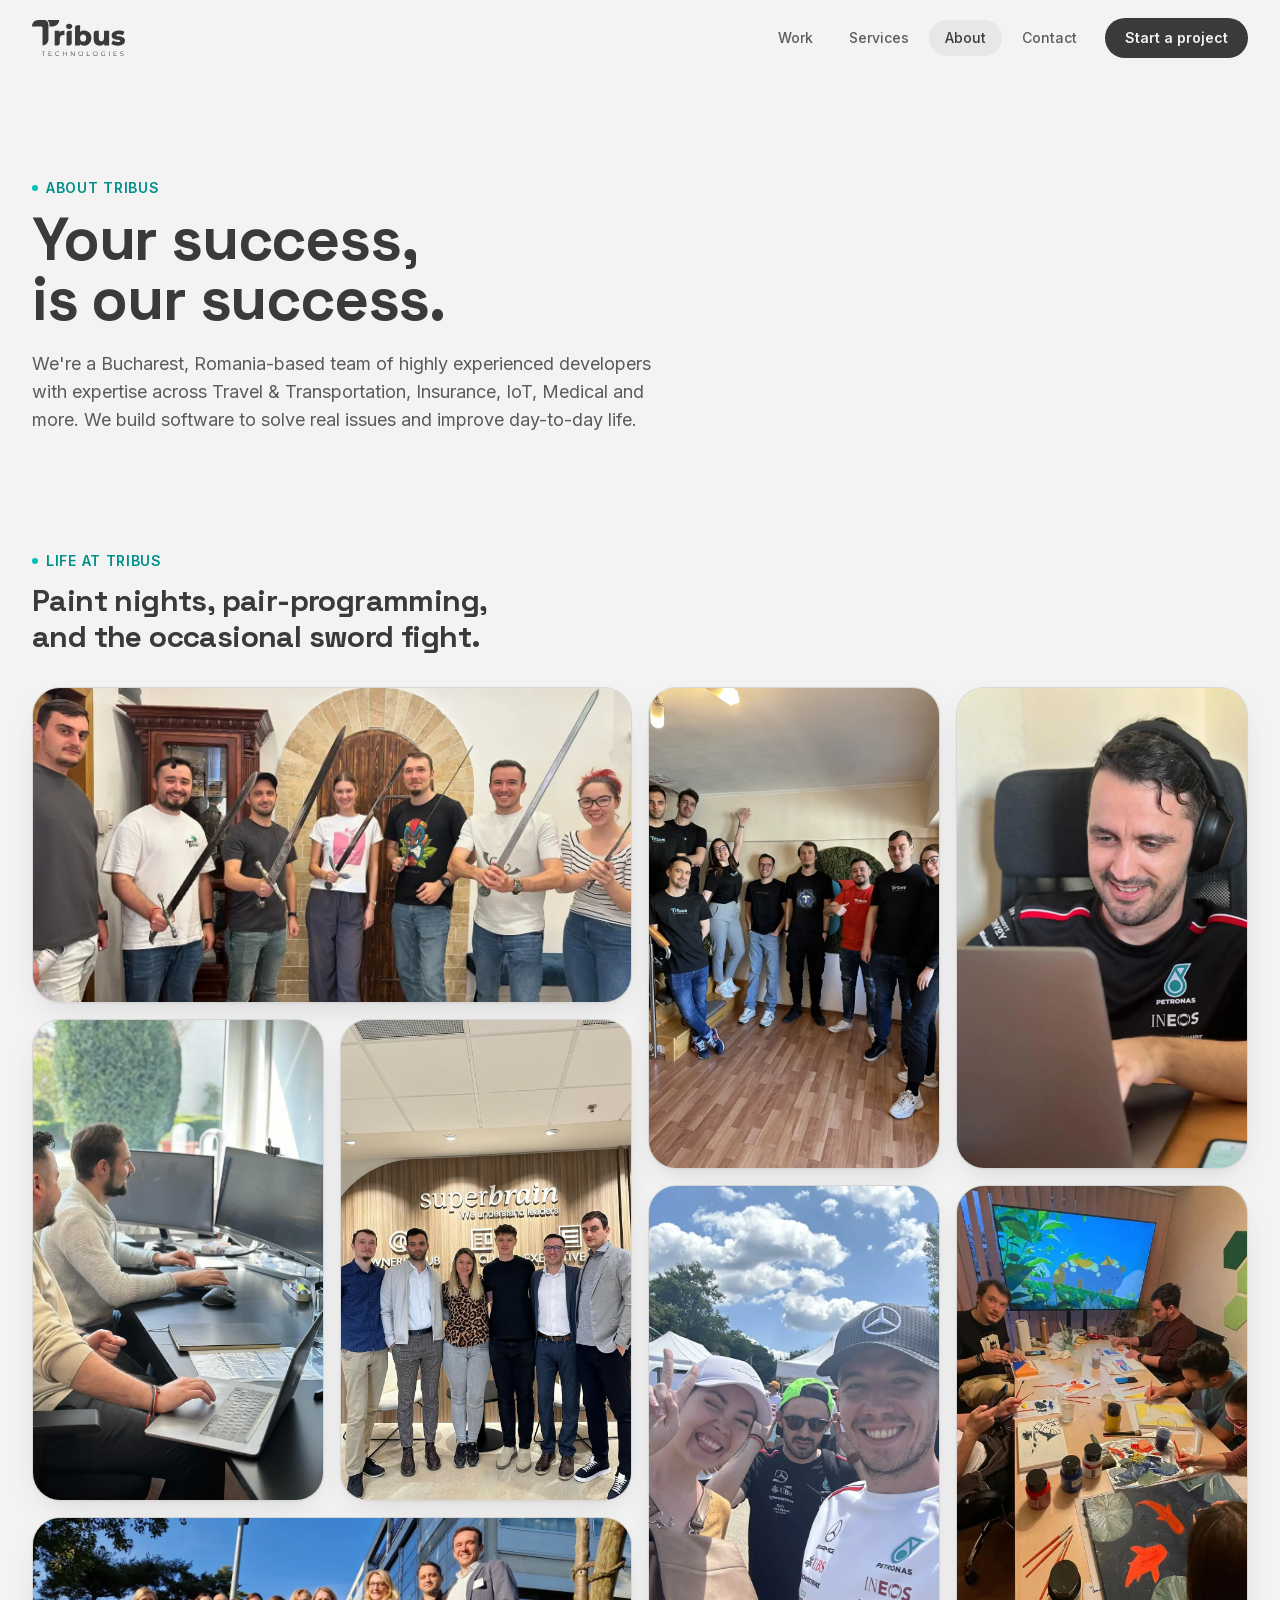
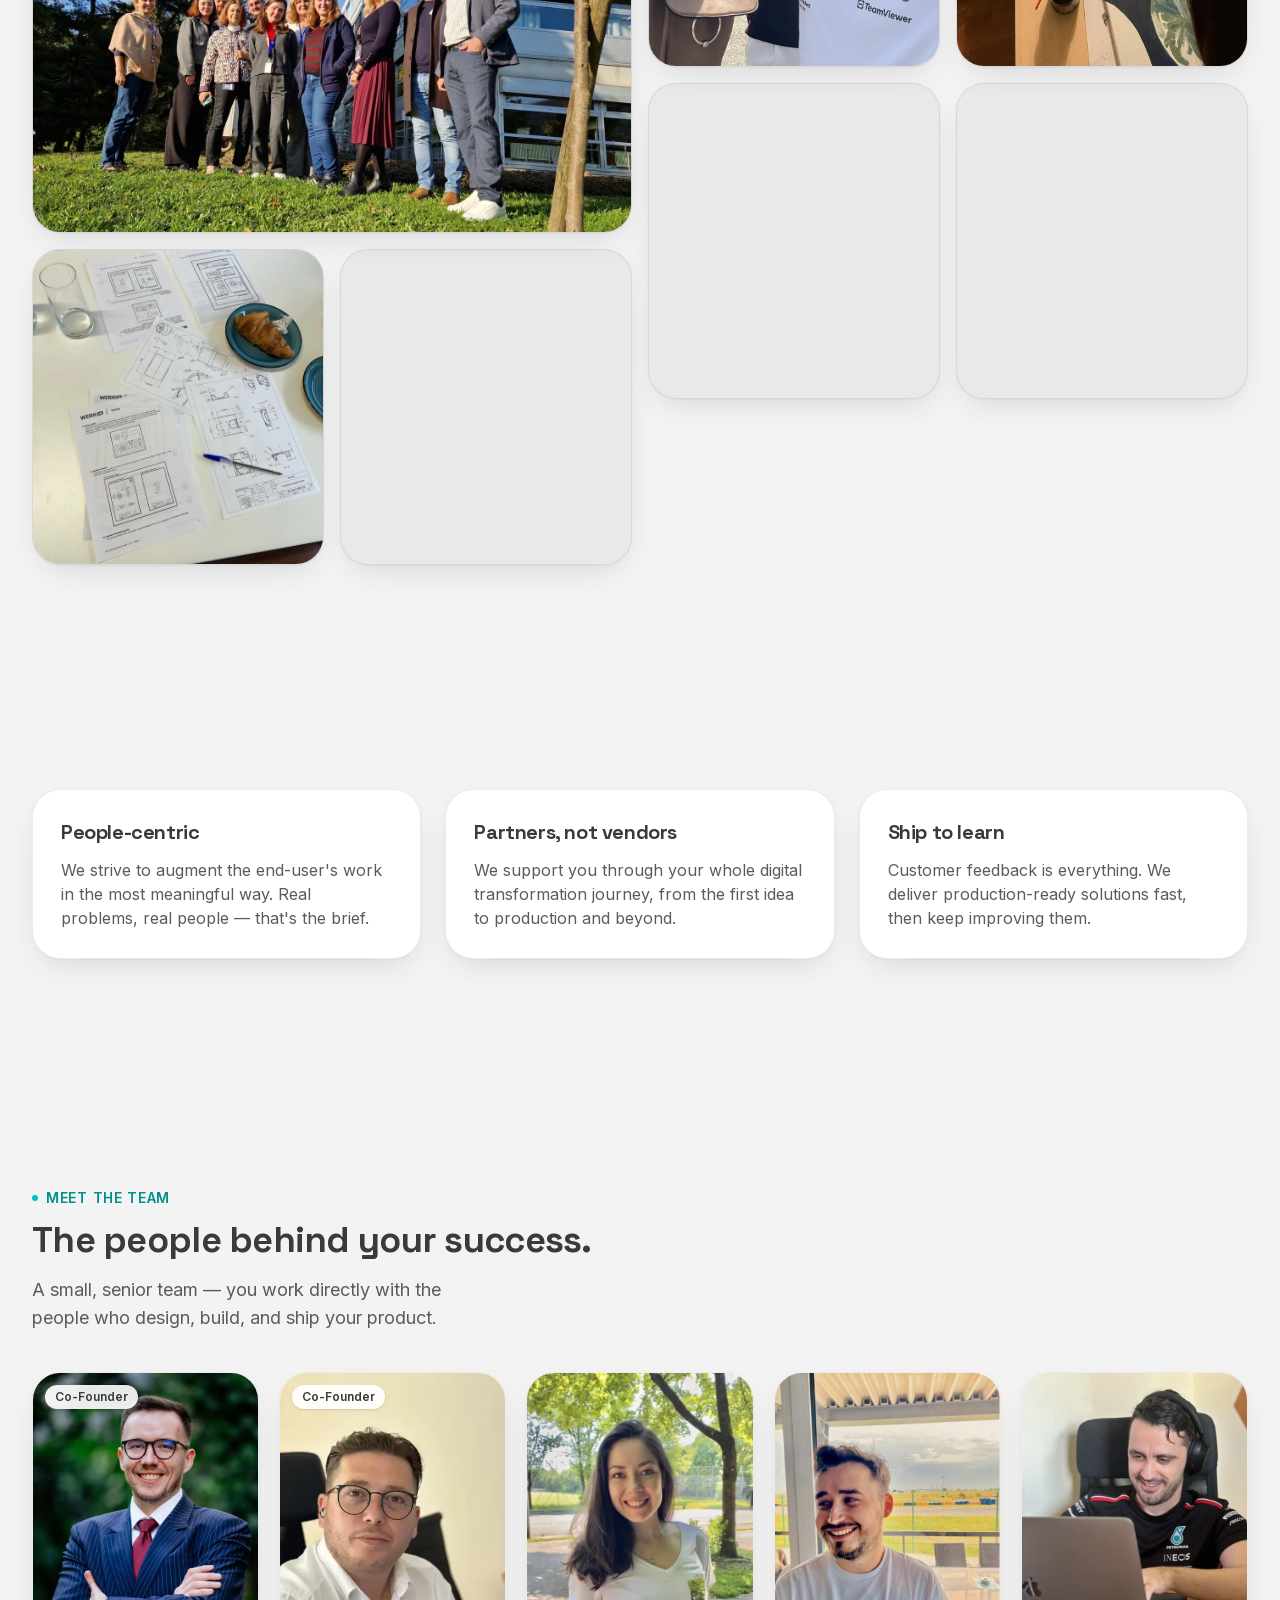
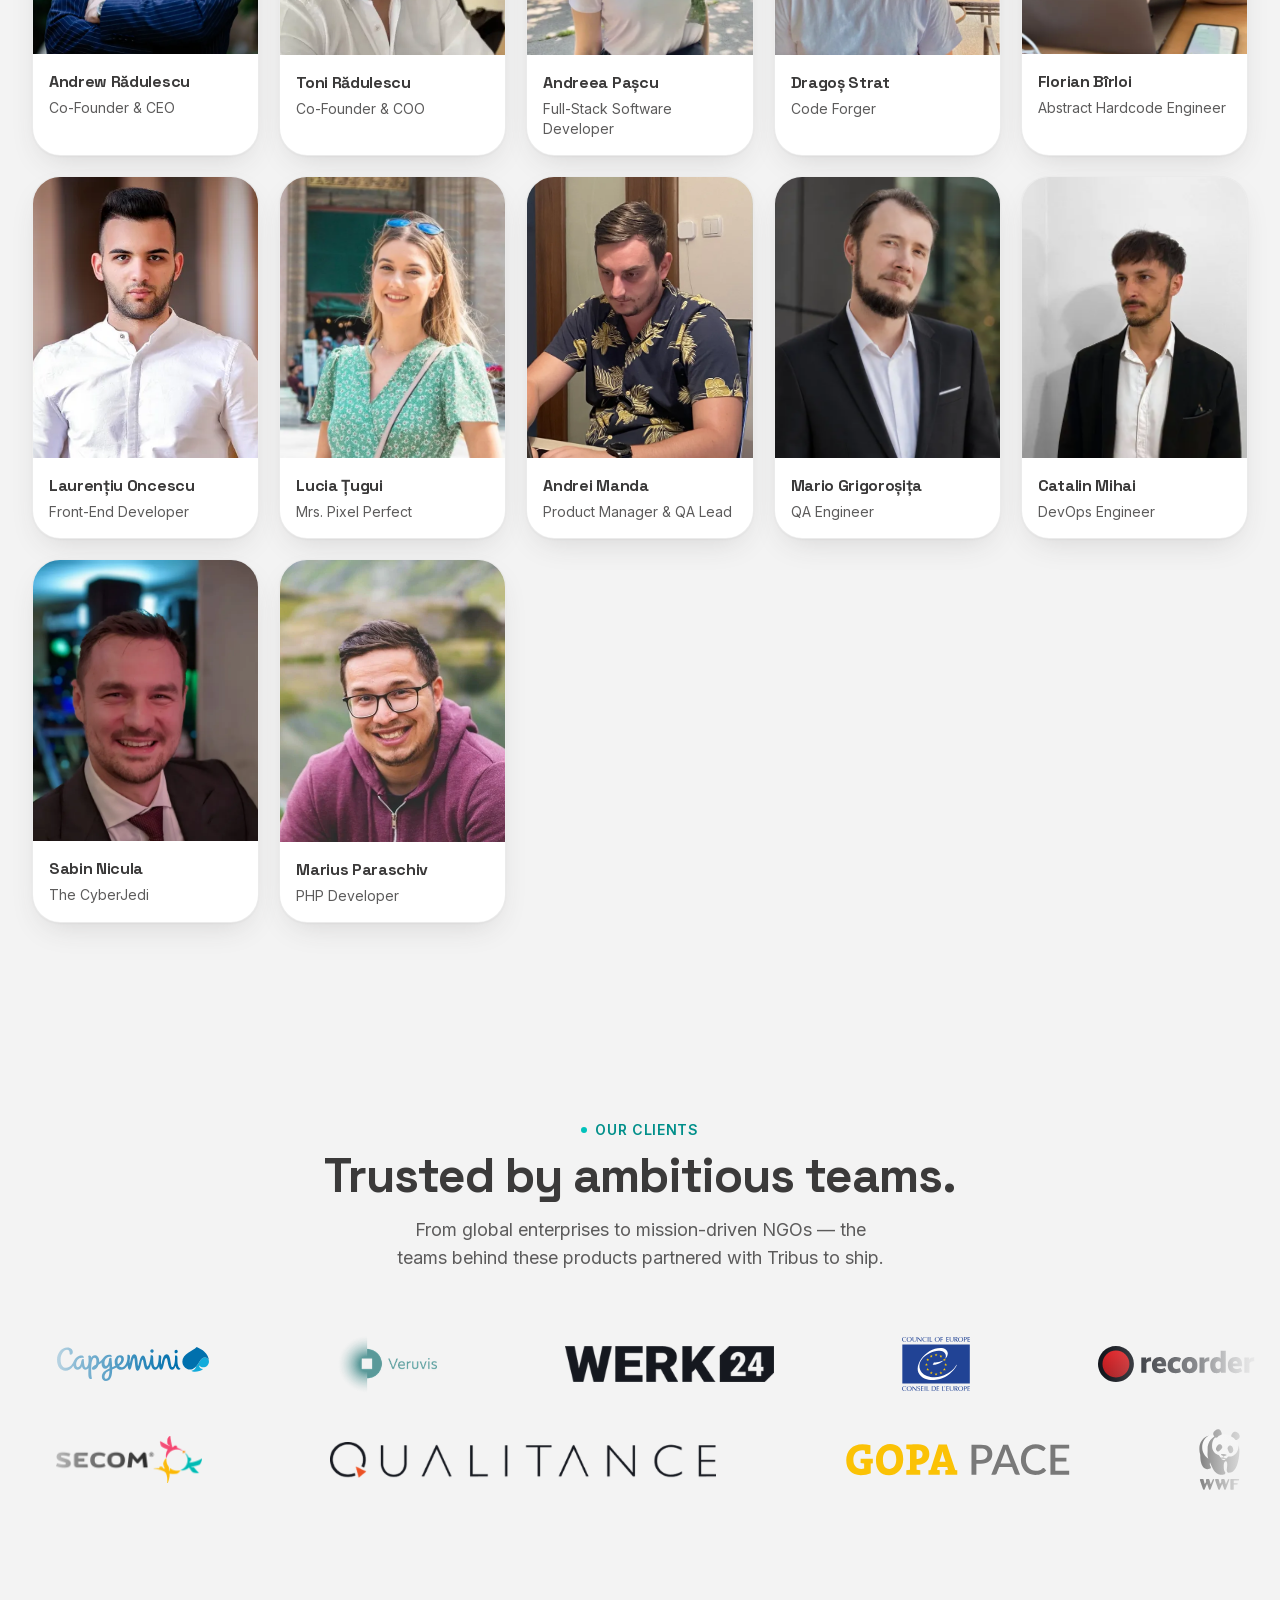
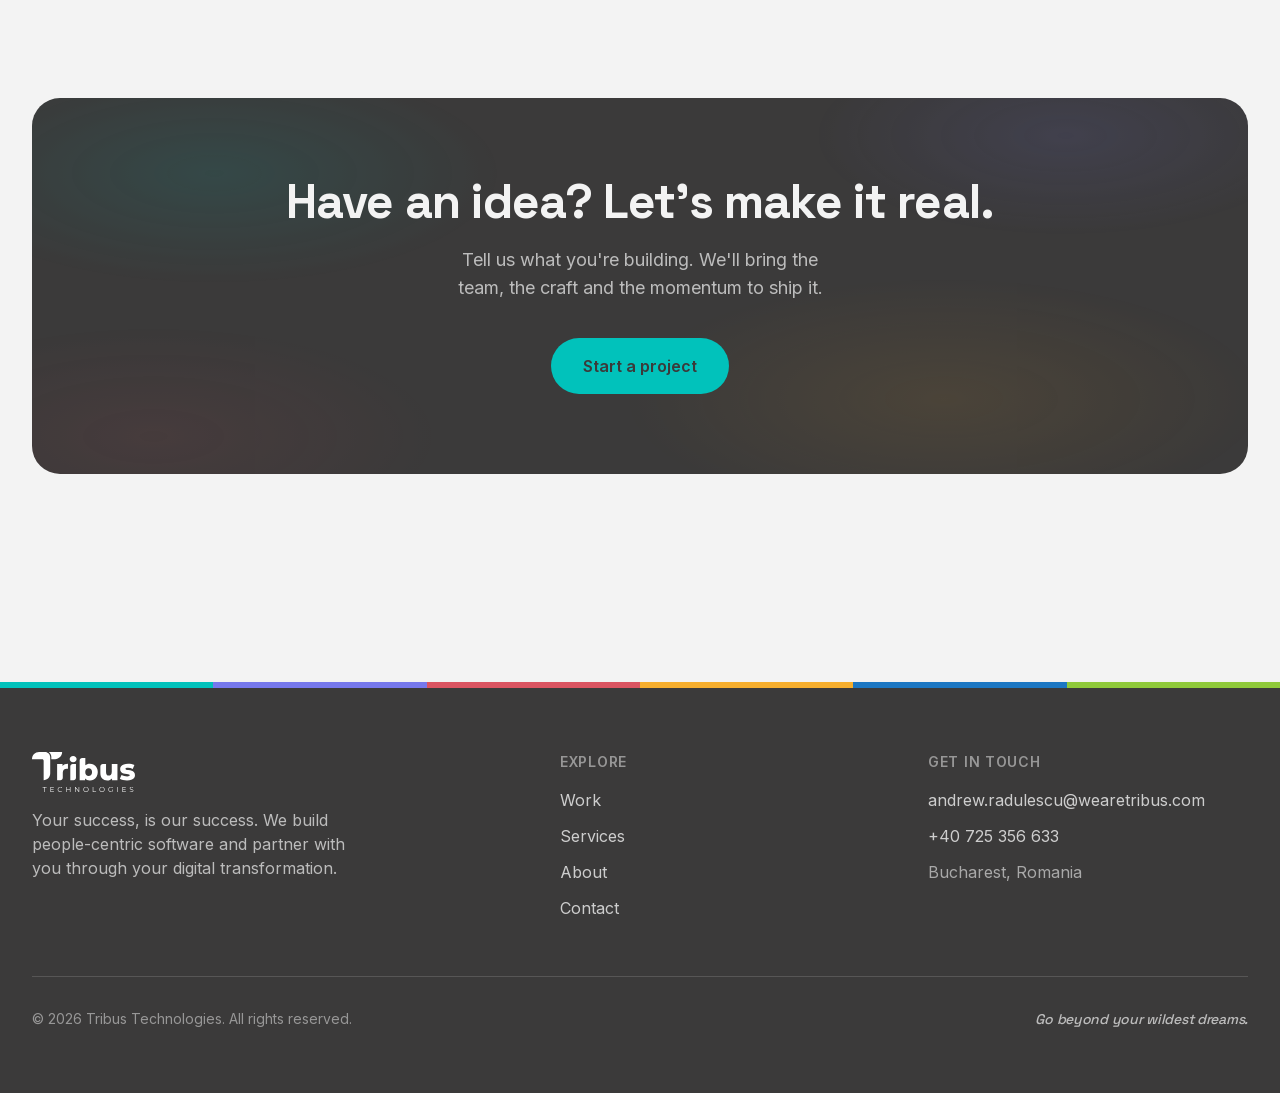
==== index.html @ 36f857fb "Add godparent surprise site Co-Authored-By: Claude Opus 5.5 <noreply@anthropic.com> Claude-Session: " ====
<!DOCTYPE html><html lang="en" class="inter_7b064e0d-module__MOT0tq__variable space_grotesk_19f6fddb-module__FDtTeq__variable h-full antialiased"><head><meta charset="utf-8"><meta name="robots" content="noindex, nofollow, noarchive"><meta name="googlebot" content="noindex, nofollow"><meta name="viewport" content="width=device-width, initial-scale=1"><link rel="stylesheet" href="assets/css/site.css"><title>About — Tribus Technologies</title><meta name="description" content="Tribus is a Bucharest-based team of experienced developers building people-centric software. Your success, is our success."><meta name="application-name" content="Tribus Technologies"><meta name="author" content="Tribus Technologies"><meta name="keywords" content="software development,software agency,digital transformation,web development,mobile app development,React,Next.js,React Native,AI integrations,Bucharest,Romania"><meta name="creator" content="Tribus Technologies"><meta name="publisher" content="Tribus Technologies"><meta name="category" content="technology"><meta name="format-detection" content="telephone=no, address=no, email=no"><meta property="og:title" content="About — Tribus Technologies"><meta property="og:description" content="Tribus is a Bucharest-based team of experienced developers building people-centric software. Your success, is our success."><meta name="twitter:card" content="summary"><meta name="twitter:title" content="About — Tribus Technologies"><meta name="twitter:description" content="Tribus is a Bucharest-based team of experienced developers building people-centric software. Your success, is our success."><link rel="icon" href="icon.png" type="image/png"><link rel="apple-touch-icon" href="apple-icon.png" type="image/png"><style>[data-surprise]{cursor:pointer;-webkit-tap-highlight-color:transparent}</style><noscript><style>[data-reveal]{opacity:1!important;transform:none!important}</style></noscript></head><body class="min-h-full flex flex-col bg-paper text-ink"><header class="sticky top-0 z-50 transition-all duration-300 border-b border-transparent bg-transparent"><div class="mx-auto flex max-w-7xl items-center justify-between px-5 sm:px-8"><a aria-label="Tribus — home" class="flex items-center transition-all duration-300 py-5" href="https://www.wearetribus.com/"><img src="tribus-logo-full-ink.svg" alt="Tribus Technologies" width="1899" height="734" draggable="false" class="h-9 w-auto select-none"></a><nav class="hidden items-center gap-1 md:flex"><a class="relative rounded-full px-4 py-2 text-sm font-medium transition-colors text-ink-soft hover:text-ink" href="https://www.wearetribus.com/work">Work</a><a class="relative rounded-full px-4 py-2 text-sm font-medium transition-colors text-ink-soft hover:text-ink" href="https://www.wearetribus.com/services">Services</a><a class="relative rounded-full px-4 py-2 text-sm font-medium transition-colors text-ink" href="https://www.wearetribus.com/about"><span class="absolute inset-0 -z-10 rounded-full bg-ink/[0.06]" style="opacity: 1;"></span>About</a><a class="relative rounded-full px-4 py-2 text-sm font-medium transition-colors text-ink-soft hover:text-ink" href="https://www.wearetribus.com/contact">Contact</a><a class="ml-2 inline-flex items-center rounded-full bg-ink px-5 py-2.5 text-sm font-semibold text-paper transition-transform hover:-translate-y-0.5 hover:bg-teal-ink" href="https://www.wearetribus.com/contact">Start a project</a></nav><button type="button" aria-label="Open menu" aria-expanded="false" class="relative z-50 flex h-10 w-10 items-center justify-center rounded-full text-ink md:hidden"><span class="sr-only">Menu</span><div class="flex w-5 flex-col gap-1.5"><span class="h-0.5 w-full rounded-full bg-current transition-transform"></span><span class="h-0.5 w-full rounded-full bg-current transition-opacity"></span><span class="h-0.5 w-full rounded-full bg-current transition-transform"></span></div></button></div></header><main class="flex-1"><div class="mx-auto max-w-7xl px-5 pt-16 sm:px-8 sm:pt-24"><header class="max-w-3xl"><p class="mb-3 inline-flex items-center gap-2 text-sm font-semibold uppercase tracking-wider text-teal-ink"><span class="h-1.5 w-1.5 rounded-full bg-teal"></span>About Tribus</p><h1 class="font-display text-4xl font-bold tracking-tight text-ink sm:text-5xl md:text-6xl text-balance">Your success, is our success.</h1><p class="mt-5 text-lg text-ink-soft text-balance">We're a Bucharest, Romania-based team of highly experienced developers with expertise across Travel &amp; Transportation, Insurance, IoT, Medical and more. We build software to solve real issues and improve day-to-day life.</p></header></div><section class="py-20 sm:py-28"><div class="mx-auto max-w-7xl px-5 sm:px-8"><div class="mb-8 max-w-2xl"><p class="mb-3 inline-flex items-center gap-2 text-sm font-semibold uppercase tracking-wider text-teal-ink"><span class="h-1.5 w-1.5 rounded-full bg-teal"></span>Life at Tribus</p><h2 class="font-display text-2xl font-bold tracking-tight text-ink sm:text-3xl text-balance">Paint nights, pair-programming, and the occasional sword fight.</h2></div><div class="grid auto-rows-[120px] grid-flow-row-dense grid-cols-2 gap-3 sm:auto-rows-[150px] sm:grid-cols-4 sm:gap-4"><div class="h-full col-span-2 row-span-2" style="opacity:0" data-reveal="" data-delay="0" data-hidden="{&quot;x&quot;:0,&quot;y&quot;:0}" data-once="1"><figure class="group relative h-full overflow-hidden rounded-[var(--radius-xl2)] border border-ink/10 bg-ink/5 shadow-[var(--shadow-card)]"><img alt="The Tribus team together on an off-site, swords in hand" loading="lazy" decoding="async" data-nimg="fill" class="object-cover transition-transform duration-500 ease-out group-hover:scale-[1.05]" style="position:absolute;height:100%;width:100%;left:0;top:0;right:0;bottom:0;color:transparent" src="images/team/team-swords.webp"><div class="absolute inset-0 bg-gradient-to-t from-ink/15 via-transparent to-transparent opacity-0 transition-opacity duration-500 group-hover:opacity-100"></div></figure></div><div class="h-full row-span-2 sm:row-span-3" style="opacity:0" data-reveal="" data-delay="0.06" data-hidden="{&quot;x&quot;:0,&quot;y&quot;:0}" data-once="1"><figure class="group relative h-full overflow-hidden rounded-[var(--radius-xl2)] border border-ink/10 bg-ink/5 shadow-[var(--shadow-card)]"><img alt="The whole Tribus team in branded tees on the studio stairs" loading="lazy" decoding="async" data-nimg="fill" class="object-cover transition-transform duration-500 ease-out group-hover:scale-[1.05]" style="position:absolute;height:100%;width:100%;left:0;top:0;right:0;bottom:0;color:transparent" src="images/team/team-stairs.webp"><div class="absolute inset-0 bg-gradient-to-t from-ink/15 via-transparent to-transparent opacity-0 transition-opacity duration-500 group-hover:opacity-100"></div></figure></div><div class="h-full row-span-2 sm:row-span-3" style="opacity:0" data-reveal="" data-delay="0.12" data-hidden="{&quot;x&quot;:0,&quot;y&quot;:0}" data-once="1"><figure class="group relative h-full overflow-hidden rounded-[var(--radius-xl2)] border border-ink/10 bg-ink/5 shadow-[var(--shadow-card)]"><img alt="A Tribus developer in the zone, headphones on at the laptop" loading="lazy" decoding="async" data-nimg="fill" class="object-cover transition-transform duration-500 ease-out group-hover:scale-[1.05]" style="position:absolute;height:100%;width:100%;left:0;top:0;right:0;bottom:0;color:transparent" src="images/team/deep-work.webp"><div class="absolute inset-0 bg-gradient-to-t from-ink/15 via-transparent to-transparent opacity-0 transition-opacity duration-500 group-hover:opacity-100"></div></figure></div><div class="h-full row-span-2 sm:row-span-3" style="opacity:0" data-reveal="" data-delay="0.18" data-hidden="{&quot;x&quot;:0,&quot;y&quot;:0}" data-once="1"><figure class="group relative h-full overflow-hidden rounded-[var(--radius-xl2)] border border-ink/10 bg-ink/5 shadow-[var(--shadow-card)]"><img alt="Two engineers pair-programming at the Bucharest studio" loading="lazy" decoding="async" data-nimg="fill" class="object-cover transition-transform duration-500 ease-out group-hover:scale-[1.05]" style="position:absolute;height:100%;width:100%;left:0;top:0;right:0;bottom:0;color:transparent" src="images/team/pair-programming.webp"><div class="absolute inset-0 bg-gradient-to-t from-ink/15 via-transparent to-transparent opacity-0 transition-opacity duration-500 group-hover:opacity-100"></div></figure></div><div class="h-full row-span-2 sm:row-span-3" style="opacity:0" data-reveal="" data-delay="0" data-hidden="{&quot;x&quot;:0,&quot;y&quot;:0}" data-once="1"><figure class="group relative h-full overflow-hidden rounded-[var(--radius-xl2)] border border-ink/10 bg-ink/5 shadow-[var(--shadow-card)]"><img alt="The team on a visit to client offices" loading="lazy" decoding="async" data-nimg="fill" class="object-cover transition-transform duration-500 ease-out group-hover:scale-[1.05]" style="position:absolute;height:100%;width:100%;left:0;top:0;right:0;bottom:0;color:transparent" src="images/team/client-superbrain.webp"><div class="absolute inset-0 bg-gradient-to-t from-ink/15 via-transparent to-transparent opacity-0 transition-opacity duration-500 group-hover:opacity-100"></div></figure></div><div class="h-full row-span-2 sm:row-span-3" style="opacity:0" data-reveal="" data-delay="0.06" data-hidden="{&quot;x&quot;:0,&quot;y&quot;:0}" data-once="1"><figure class="group relative h-full overflow-hidden rounded-[var(--radius-xl2)] border border-ink/10 bg-ink/5 shadow-[var(--shadow-card)]"><img alt="Tribus teammates at the Formula 1 paddock on a team trip" loading="lazy" decoding="async" data-nimg="fill" class="object-cover transition-transform duration-500 ease-out group-hover:scale-[1.05]" style="position:absolute;height:100%;width:100%;left:0;top:0;right:0;bottom:0;color:transparent" src="images/team/f1-paddock.webp"><div class="absolute inset-0 bg-gradient-to-t from-ink/15 via-transparent to-transparent opacity-0 transition-opacity duration-500 group-hover:opacity-100"></div></figure></div><div class="h-full col-span-2 row-span-2" style="opacity:0" data-reveal="" data-delay="0.12" data-hidden="{&quot;x&quot;:0,&quot;y&quot;:0}" data-once="1"><figure class="group relative h-full overflow-hidden rounded-[var(--radius-xl2)] border border-ink/10 bg-ink/5 shadow-[var(--shadow-card)]"><img alt="The Tribus team gathered outside the office on a sunny day" loading="lazy" decoding="async" data-nimg="fill" class="object-cover transition-transform duration-500 ease-out group-hover:scale-[1.05]" style="position:absolute;height:100%;width:100%;left:0;top:0;right:0;bottom:0;color:transparent" src="images/team/team-lawn.webp"><div class="absolute inset-0 bg-gradient-to-t from-ink/15 via-transparent to-transparent opacity-0 transition-opacity duration-500 group-hover:opacity-100"></div></figure></div><div class="h-full row-span-2 sm:row-span-3" style="opacity:0" data-reveal="" data-delay="0.18" data-hidden="{&quot;x&quot;:0,&quot;y&quot;:0}" data-once="1"><figure class="group relative h-full overflow-hidden rounded-[var(--radius-xl2)] border border-ink/10 bg-ink/5 shadow-[var(--shadow-card)]"><img alt="The team gathered around the table for a paint night" loading="lazy" decoding="async" data-nimg="fill" class="object-cover transition-transform duration-500 ease-out group-hover:scale-[1.05]" style="position:absolute;height:100%;width:100%;left:0;top:0;right:0;bottom:0;color:transparent" src="images/team/paint-night.webp"><div class="absolute inset-0 bg-gradient-to-t from-ink/15 via-transparent to-transparent opacity-0 transition-opacity duration-500 group-hover:opacity-100"></div></figure></div><div class="h-full row-span-2" style="opacity:0" data-reveal="" data-delay="0" data-hidden="{&quot;x&quot;:0,&quot;y&quot;:0}" data-once="1"><figure class="group relative h-full overflow-hidden rounded-[var(--radius-xl2)] border border-ink/10 bg-ink/5 shadow-[var(--shadow-card)]"><img alt="Tribus celebrating the holidays together" loading="lazy" decoding="async" data-nimg="fill" class="object-cover transition-transform duration-500 ease-out group-hover:scale-[1.05]" style="position:absolute;height:100%;width:100%;left:0;top:0;right:0;bottom:0;color:transparent" src="images/team/christmas.webp"><div class="absolute inset-0 bg-gradient-to-t from-ink/15 via-transparent to-transparent opacity-0 transition-opacity duration-500 group-hover:opacity-100"></div></figure></div><div class="h-full row-span-2" style="opacity:0" data-reveal="" data-delay="0.06" data-hidden="{&quot;x&quot;:0,&quot;y&quot;:0}" data-once="1"><figure class="group relative h-full overflow-hidden rounded-[var(--radius-xl2)] border border-ink/10 bg-ink/5 shadow-[var(--shadow-card)]"><img alt="A relaxed evening at the studio, building a tower of cards" loading="lazy" decoding="async" data-nimg="fill" class="object-cover transition-transform duration-500 ease-out group-hover:scale-[1.05]" style="position:absolute;height:100%;width:100%;left:0;top:0;right:0;bottom:0;color:transparent" src="images/team/cards-night.webp"><div class="absolute inset-0 bg-gradient-to-t from-ink/15 via-transparent to-transparent opacity-0 transition-opacity duration-500 group-hover:opacity-100"></div></figure></div><div class="h-full row-span-2" style="opacity:0" data-reveal="" data-delay="0.12" data-hidden="{&quot;x&quot;:0,&quot;y&quot;:0}" data-once="1"><figure class="group relative h-full overflow-hidden rounded-[var(--radius-xl2)] border border-ink/10 bg-ink/5 shadow-[var(--shadow-card)]"><img alt="Technical drawings on the table during a client deep-dive" loading="lazy" decoding="async" data-nimg="fill" class="object-cover transition-transform duration-500 ease-out group-hover:scale-[1.05]" style="position:absolute;height:100%;width:100%;left:0;top:0;right:0;bottom:0;color:transparent" src="images/team/craft-werk24.webp"><div class="absolute inset-0 bg-gradient-to-t from-ink/15 via-transparent to-transparent opacity-0 transition-opacity duration-500 group-hover:opacity-100"></div></figure></div><div class="h-full row-span-2" style="opacity:0" data-reveal="" data-delay="0.18" data-hidden="{&quot;x&quot;:0,&quot;y&quot;:0}" data-once="1"><figure class="group relative h-full overflow-hidden rounded-[var(--radius-xl2)] border border-ink/10 bg-ink/5 shadow-[var(--shadow-card)]"><img alt="Brushes and canvases up close on paint night" loading="lazy" decoding="async" data-nimg="fill" class="object-cover transition-transform duration-500 ease-out group-hover:scale-[1.05]" style="position:absolute;height:100%;width:100%;left:0;top:0;right:0;bottom:0;color:transparent" src="images/team/paint-night-detail.webp"><div class="absolute inset-0 bg-gradient-to-t from-ink/15 via-transparent to-transparent opacity-0 transition-opacity duration-500 group-hover:opacity-100"></div></figure></div></div></div></section><section class="sm:py-28 py-12"><div class="mx-auto max-w-7xl px-5 sm:px-8"><div class="grid gap-6 md:grid-cols-3"><div style="opacity:0;transform:translateY(28px)" data-reveal="" data-delay="0" data-hidden="{&quot;x&quot;:0,&quot;y&quot;:28}" data-once="1"><div class="h-full rounded-[var(--radius-xl2)] border border-ink/10 bg-white p-7 shadow-[var(--shadow-card)]"><h3 class="font-display text-xl font-bold tracking-tight text-ink">People-centric</h3><p class="mt-3 text-ink-soft">We strive to augment the end-user's work in the most meaningful way. Real problems, real people — that's the brief.</p></div></div><div style="opacity:0;transform:translateY(28px)" data-reveal="" data-delay="0.08" data-hidden="{&quot;x&quot;:0,&quot;y&quot;:28}" data-once="1"><div class="h-full rounded-[var(--radius-xl2)] border border-ink/10 bg-white p-7 shadow-[var(--shadow-card)]"><h3 class="font-display text-xl font-bold tracking-tight text-ink">Partners, not vendors</h3><p class="mt-3 text-ink-soft">We support you through your whole digital transformation journey, from the first idea to production and beyond.</p></div></div><div style="opacity:0;transform:translateY(28px)" data-reveal="" data-delay="0.16" data-hidden="{&quot;x&quot;:0,&quot;y&quot;:28}" data-once="1"><div class="h-full rounded-[var(--radius-xl2)] border border-ink/10 bg-white p-7 shadow-[var(--shadow-card)]"><h3 class="font-display text-xl font-bold tracking-tight text-ink">Ship to learn</h3><p class="mt-3 text-ink-soft">Customer feedback is everything. We deliver production-ready solutions fast, then keep improving them.</p></div></div></div></div></section><section class="sm:py-28 py-12"><div class="mx-auto max-w-7xl px-5 sm:px-8"><div class="mb-10 max-w-2xl"><p class="mb-3 inline-flex items-center gap-2 text-sm font-semibold uppercase tracking-wider text-teal-ink"><span class="h-1.5 w-1.5 rounded-full bg-teal"></span>Meet the team</p><h2 class="font-display text-3xl font-bold tracking-tight text-ink sm:text-4xl text-balance">The people behind your success.</h2><p class="mt-4 text-lg text-ink-soft text-balance">A small, senior team — you work directly with the people who design, build, and ship your product.</p></div><div class="grid grid-cols-2 gap-4 sm:grid-cols-3 sm:gap-5 lg:grid-cols-5"><div style="opacity:0;transform:translateY(28px)" data-reveal="" data-delay="0" data-hidden="{&quot;x&quot;:0,&quot;y&quot;:28}" data-once="1"><div class="group flex h-full flex-col overflow-hidden rounded-[var(--radius-xl2)] border border-ink/10 bg-white shadow-[var(--shadow-card)] transition-shadow duration-300 hover:shadow-[var(--shadow-card-hover)]"><div class="relative aspect-[4/5] overflow-hidden bg-ink/5"><img alt="Andrew Rădulescu, Co-Founder &amp; CEO at Tribus" loading="lazy" decoding="async" data-nimg="fill" class="object-cover object-top transition-transform duration-500 ease-out group-hover:scale-[1.05]" style="position:absolute;height:100%;width:100%;left:0;top:0;right:0;bottom:0;color:transparent" src="images/team/people/andrew.webp"><span class="absolute left-3 top-3 rounded-full bg-white/90 px-2.5 py-1 text-xs font-semibold text-ink shadow-sm backdrop-blur-sm">Co-Founder</span></div><div class="flex flex-1 flex-col p-4"><h3 class="font-display text-base font-bold tracking-tight text-ink">Andrew Rădulescu</h3><p class="mt-1 text-sm text-ink-soft">Co-Founder &amp; CEO</p></div></div></div><div style="opacity:0;transform:translateY(28px)" data-reveal="" data-delay="0.05" data-hidden="{&quot;x&quot;:0,&quot;y&quot;:28}" data-once="1"><div class="group flex h-full flex-col overflow-hidden rounded-[var(--radius-xl2)] border border-ink/10 bg-white shadow-[var(--shadow-card)] transition-shadow duration-300 hover:shadow-[var(--shadow-card-hover)]"><div class="relative aspect-[4/5] overflow-hidden bg-ink/5"><img alt="Toni Rădulescu, Co-Founder &amp; COO at Tribus" loading="lazy" decoding="async" data-nimg="fill" class="object-cover object-top transition-transform duration-500 ease-out group-hover:scale-[1.05]" style="position:absolute;height:100%;width:100%;left:0;top:0;right:0;bottom:0;color:transparent" src="images/team/people/toni.webp"><span class="absolute left-3 top-3 rounded-full bg-white/90 px-2.5 py-1 text-xs font-semibold text-ink shadow-sm backdrop-blur-sm">Co-Founder</span></div><div class="flex flex-1 flex-col p-4"><h3 class="font-display text-base font-bold tracking-tight text-ink">Toni Rădulescu</h3><p class="mt-1 text-sm text-ink-soft">Co-Founder &amp; COO</p></div></div></div><div style="opacity:0;transform:translateY(28px)" data-reveal="" data-delay="0.1" data-hidden="{&quot;x&quot;:0,&quot;y&quot;:28}" data-once="1"><div class="group flex h-full flex-col overflow-hidden rounded-[var(--radius-xl2)] border border-ink/10 bg-white shadow-[var(--shadow-card)] transition-shadow duration-300 hover:shadow-[var(--shadow-card-hover)]"><div class="relative aspect-[4/5] overflow-hidden bg-ink/5"><img alt="Andreea Pașcu, Full-Stack Software Developer at Tribus" loading="lazy" decoding="async" data-nimg="fill" class="object-cover object-top transition-transform duration-500 ease-out group-hover:scale-[1.05]" style="position:absolute;height:100%;width:100%;left:0;top:0;right:0;bottom:0;color:transparent" src="images/team/people/andreea.webp"></div><div class="flex flex-1 flex-col p-4"><h3 class="font-display text-base font-bold tracking-tight text-ink">Andreea Pașcu</h3><p class="mt-1 text-sm text-ink-soft">Full-Stack Software Developer</p></div></div></div><div style="opacity:0;transform:translateY(28px)" data-reveal="" data-delay="0.15000000000000002" data-hidden="{&quot;x&quot;:0,&quot;y&quot;:28}" data-once="1"><div data-surprise="dragos" class="group flex h-full flex-col overflow-hidden rounded-[var(--radius-xl2)] border border-ink/10 bg-white shadow-[var(--shadow-card)] transition-shadow duration-300 hover:shadow-[var(--shadow-card-hover)]"><div class="relative aspect-[4/5] overflow-hidden bg-ink/5"><img alt="Dragoș Strat, Code Forger at Tribus" loading="lazy" decoding="async" data-nimg="fill" class="object-cover object-top transition-transform duration-500 ease-out group-hover:scale-[1.05]" style="position:absolute;height:100%;width:100%;left:0;top:0;right:0;bottom:0;color:transparent" src="images/team/people/dragos.webp"></div><div class="flex flex-1 flex-col p-4"><h3 class="font-display text-base font-bold tracking-tight text-ink">Dragoș Strat</h3><p class="mt-1 text-sm text-ink-soft">Code Forger</p></div></div></div><div style="opacity:0;transform:translateY(28px)" data-reveal="" data-delay="0.2" data-hidden="{&quot;x&quot;:0,&quot;y&quot;:28}" data-once="1"><div class="group flex h-full flex-col overflow-hidden rounded-[var(--radius-xl2)] border border-ink/10 bg-white shadow-[var(--shadow-card)] transition-shadow duration-300 hover:shadow-[var(--shadow-card-hover)]"><div class="relative aspect-[4/5] overflow-hidden bg-ink/5"><img alt="Florian Bîrloi, Abstract Hardcode Engineer at Tribus" loading="lazy" decoding="async" data-nimg="fill" class="object-cover object-top transition-transform duration-500 ease-out group-hover:scale-[1.05]" style="position:absolute;height:100%;width:100%;left:0;top:0;right:0;bottom:0;color:transparent" src="images/team/people/florian.webp"></div><div class="flex flex-1 flex-col p-4"><h3 class="font-display text-base font-bold tracking-tight text-ink">Florian Bîrloi</h3><p class="mt-1 text-sm text-ink-soft">Abstract Hardcode Engineer</p></div></div></div><div style="opacity:0;transform:translateY(28px)" data-reveal="" data-delay="0" data-hidden="{&quot;x&quot;:0,&quot;y&quot;:28}" data-once="1"><div class="group flex h-full flex-col overflow-hidden rounded-[var(--radius-xl2)] border border-ink/10 bg-white shadow-[var(--shadow-card)] transition-shadow duration-300 hover:shadow-[var(--shadow-card-hover)]"><div class="relative aspect-[4/5] overflow-hidden bg-ink/5"><img alt="Laurențiu Oncescu, Front-End Developer at Tribus" loading="lazy" decoding="async" data-nimg="fill" class="object-cover object-top transition-transform duration-500 ease-out group-hover:scale-[1.05]" style="position:absolute;height:100%;width:100%;left:0;top:0;right:0;bottom:0;color:transparent" src="images/team/people/laurentiu.webp"></div><div class="flex flex-1 flex-col p-4"><h3 class="font-display text-base font-bold tracking-tight text-ink">Laurențiu Oncescu</h3><p class="mt-1 text-sm text-ink-soft">Front-End Developer</p></div></div></div><div style="opacity:0;transform:translateY(28px)" data-reveal="" data-delay="0.05" data-hidden="{&quot;x&quot;:0,&quot;y&quot;:28}" data-once="1"><div data-surprise="lucia" class="group flex h-full flex-col overflow-hidden rounded-[var(--radius-xl2)] border border-ink/10 bg-white shadow-[var(--shadow-card)] transition-shadow duration-300 hover:shadow-[var(--shadow-card-hover)]"><div class="relative aspect-[4/5] overflow-hidden bg-ink/5"><img alt="Lucia Țugui, Mrs. Pixel Perfect at Tribus" loading="lazy" decoding="async" data-nimg="fill" class="object-cover object-top transition-transform duration-500 ease-out group-hover:scale-[1.05]" style="position:absolute;height:100%;width:100%;left:0;top:0;right:0;bottom:0;color:transparent" src="images/team/people/lucia.webp"></div><div class="flex flex-1 flex-col p-4"><h3 class="font-display text-base font-bold tracking-tight text-ink">Lucia Țugui</h3><p class="mt-1 text-sm text-ink-soft">Mrs. Pixel Perfect</p></div></div></div><div style="opacity:0;transform:translateY(28px)" data-reveal="" data-delay="0.1" data-hidden="{&quot;x&quot;:0,&quot;y&quot;:28}" data-once="1"><div class="group flex h-full flex-col overflow-hidden rounded-[var(--radius-xl2)] border border-ink/10 bg-white shadow-[var(--shadow-card)] transition-shadow duration-300 hover:shadow-[var(--shadow-card-hover)]"><div class="relative aspect-[4/5] overflow-hidden bg-ink/5"><img alt="Andrei Manda, Product Manager &amp; QA Lead at Tribus" loading="lazy" decoding="async" data-nimg="fill" class="object-cover object-top transition-transform duration-500 ease-out group-hover:scale-[1.05]" style="position:absolute;height:100%;width:100%;left:0;top:0;right:0;bottom:0;color:transparent" src="images/team/people/andrei-manda-v2.webp"></div><div class="flex flex-1 flex-col p-4"><h3 class="font-display text-base font-bold tracking-tight text-ink">Andrei Manda</h3><p class="mt-1 text-sm text-ink-soft">Product Manager &amp; QA Lead</p></div></div></div><div style="opacity:0;transform:translateY(28px)" data-reveal="" data-delay="0.15000000000000002" data-hidden="{&quot;x&quot;:0,&quot;y&quot;:28}" data-once="1"><div class="group flex h-full flex-col overflow-hidden rounded-[var(--radius-xl2)] border border-ink/10 bg-white shadow-[var(--shadow-card)] transition-shadow duration-300 hover:shadow-[var(--shadow-card-hover)]"><div class="relative aspect-[4/5] overflow-hidden bg-ink/5"><img alt="Mario Grigoroșița, QA Engineer at Tribus" loading="lazy" decoding="async" data-nimg="fill" class="object-cover object-top transition-transform duration-500 ease-out group-hover:scale-[1.05]" style="position:absolute;height:100%;width:100%;left:0;top:0;right:0;bottom:0;color:transparent" src="images/team/people/mario-v2.webp"></div><div class="flex flex-1 flex-col p-4"><h3 class="font-display text-base font-bold tracking-tight text-ink">Mario Grigoroșița</h3><p class="mt-1 text-sm text-ink-soft">QA Engineer</p></div></div></div><div style="opacity:0;transform:translateY(28px)" data-reveal="" data-delay="0.2" data-hidden="{&quot;x&quot;:0,&quot;y&quot;:28}" data-once="1"><div class="group flex h-full flex-col overflow-hidden rounded-[var(--radius-xl2)] border border-ink/10 bg-white shadow-[var(--shadow-card)] transition-shadow duration-300 hover:shadow-[var(--shadow-card-hover)]"><div class="relative aspect-[4/5] overflow-hidden bg-ink/5"><img alt="Catalin Mihai, DevOps Engineer at Tribus" loading="lazy" decoding="async" data-nimg="fill" class="object-cover object-top transition-transform duration-500 ease-out group-hover:scale-[1.05]" style="position:absolute;height:100%;width:100%;left:0;top:0;right:0;bottom:0;color:transparent" src="images/team/people/catalin.webp"></div><div class="flex flex-1 flex-col p-4"><h3 class="font-display text-base font-bold tracking-tight text-ink">Catalin Mihai</h3><p class="mt-1 text-sm text-ink-soft">DevOps Engineer</p></div></div></div><div style="opacity:0;transform:translateY(28px)" data-reveal="" data-delay="0" data-hidden="{&quot;x&quot;:0,&quot;y&quot;:28}" data-once="1"><div class="group flex h-full flex-col overflow-hidden rounded-[var(--radius-xl2)] border border-ink/10 bg-white shadow-[var(--shadow-card)] transition-shadow duration-300 hover:shadow-[var(--shadow-card-hover)]"><div class="relative aspect-[4/5] overflow-hidden bg-ink/5"><img alt="Sabin Nicula, The CyberJedi at Tribus" loading="lazy" decoding="async" data-nimg="fill" class="object-cover object-top transition-transform duration-500 ease-out group-hover:scale-[1.05]" style="position:absolute;height:100%;width:100%;left:0;top:0;right:0;bottom:0;color:transparent" src="images/team/people/sabin.webp"></div><div class="flex flex-1 flex-col p-4"><h3 class="font-display text-base font-bold tracking-tight text-ink">Sabin Nicula</h3><p class="mt-1 text-sm text-ink-soft">The CyberJedi</p></div></div></div><div style="opacity:0;transform:translateY(28px)" data-reveal="" data-delay="0.05" data-hidden="{&quot;x&quot;:0,&quot;y&quot;:28}" data-once="1"><div class="group flex h-full flex-col overflow-hidden rounded-[var(--radius-xl2)] border border-ink/10 bg-white shadow-[var(--shadow-card)] transition-shadow duration-300 hover:shadow-[var(--shadow-card-hover)]"><div class="relative aspect-[4/5] overflow-hidden bg-ink/5"><img alt="Marius Paraschiv, PHP Developer at Tribus" loading="lazy" decoding="async" data-nimg="fill" class="object-cover object-top transition-transform duration-500 ease-out group-hover:scale-[1.05]" style="position:absolute;height:100%;width:100%;left:0;top:0;right:0;bottom:0;color:transparent" src="images/team/people/marius.webp"></div><div class="flex flex-1 flex-col p-4"><h3 class="font-display text-base font-bold tracking-tight text-ink">Marius Paraschiv</h3><p class="mt-1 text-sm text-ink-soft">PHP Developer</p></div></div></div></div></div></section><section class="py-16 sm:py-20"><div class="mx-auto mb-12 max-w-7xl px-5 sm:px-8"><div class="max-w-2xl mx-auto text-center"><p class="mb-3 inline-flex items-center gap-2 text-sm font-semibold uppercase tracking-wider text-teal-ink"><span class="h-1.5 w-1.5 rounded-full bg-teal"></span>Our clients</p><h2 class="font-display text-3xl font-bold tracking-tight text-ink sm:text-4xl md:text-5xl text-balance">Trusted by ambitious teams.</h2><p class="mt-4 text-lg text-ink-soft text-balance">From global enterprises to mission-driven NGOs — the teams behind these products partnered with Tribus to ship.</p></div></div><div style="opacity:0" data-reveal="" data-delay="0" data-hidden="{&quot;x&quot;:0,&quot;y&quot;:0}" data-once="1"><div class="relative w-full overflow-hidden py-4"><div class="pointer-events-none absolute inset-y-0 left-0 z-10 w-20 sm:w-44" style="background:linear-gradient(to right, var(--color-paper), transparent)"></div><div class="pointer-events-none absolute inset-y-0 right-0 z-10 w-20 sm:w-44" style="background:linear-gradient(to left, var(--color-paper), transparent)"></div><div class="flex flex-col gap-9"><div class="group relative flex w-full overflow-hidden [mask-image:linear-gradient(to_right,transparent,black_6%,black_94%,transparent)]"><div class="flex w-max shrink-0 items-center animate-marquee group-hover:[animation-play-state:paused]" style="--marquee-duration:46s;animation-direction:normal"><div class="flex shrink-0 items-center gap-4 pr-4"><span class="mx-8 flex shrink-0 items-center sm:mx-14"><img src="images/clients/capgemini.svg" alt="Capgemini" width="412" height="96" loading="lazy" draggable="false" style="height:36px;width:auto" class="select-none"></span><span class="mx-8 flex shrink-0 items-center sm:mx-14"><img src="images/clients/veruvis.png" alt="Veruvis" width="165" height="96" loading="lazy" draggable="false" style="height:57.6px;width:auto" class="select-none"></span><span class="mx-8 flex shrink-0 items-center sm:mx-14"><img src="images/clients/werk24.png" alt="WERK24" width="558" height="96" loading="lazy" draggable="false" style="height:36px;width:auto" class="select-none"></span><span class="mx-8 flex shrink-0 items-center sm:mx-14"><img src="images/clients/council-of-europe.svg" alt="Council of Europe" width="120" height="96" loading="lazy" draggable="false" style="height:54px;width:auto" class="select-none"></span><span class="mx-8 flex shrink-0 items-center sm:mx-14"><img src="images/clients/recorder.svg" alt="Recorder" width="420" height="96" loading="lazy" draggable="false" style="height:36px;width:auto" class="select-none"></span><span class="mx-8 flex shrink-0 items-center sm:mx-14"><img src="images/clients/code-for-romania.png" alt="Code for Romania" width="311" height="96" loading="lazy" draggable="false" style="height:36px;width:auto" class="select-none"></span><span class="mx-8 flex shrink-0 items-center sm:mx-14"><img src="images/clients/super-brain.svg" alt="Super Brain Clubs" width="524" height="96" loading="lazy" draggable="false" style="height:36px;width:auto" class="select-none"></span></div><div class="flex shrink-0 items-center gap-4 pr-4" aria-hidden="true"><span class="mx-8 flex shrink-0 items-center sm:mx-14"><img src="images/clients/capgemini.svg" alt="Capgemini" width="412" height="96" loading="lazy" draggable="false" style="height:36px;width:auto" class="select-none"></span><span class="mx-8 flex shrink-0 items-center sm:mx-14"><img src="images/clients/veruvis.png" alt="Veruvis" width="165" height="96" loading="lazy" draggable="false" style="height:57.6px;width:auto" class="select-none"></span><span class="mx-8 flex shrink-0 items-center sm:mx-14"><img src="images/clients/werk24.png" alt="WERK24" width="558" height="96" loading="lazy" draggable="false" style="height:36px;width:auto" class="select-none"></span><span class="mx-8 flex shrink-0 items-center sm:mx-14"><img src="images/clients/council-of-europe.svg" alt="Council of Europe" width="120" height="96" loading="lazy" draggable="false" style="height:54px;width:auto" class="select-none"></span><span class="mx-8 flex shrink-0 items-center sm:mx-14"><img src="images/clients/recorder.svg" alt="Recorder" width="420" height="96" loading="lazy" draggable="false" style="height:36px;width:auto" class="select-none"></span><span class="mx-8 flex shrink-0 items-center sm:mx-14"><img src="images/clients/code-for-romania.png" alt="Code for Romania" width="311" height="96" loading="lazy" draggable="false" style="height:36px;width:auto" class="select-none"></span><span class="mx-8 flex shrink-0 items-center sm:mx-14"><img src="images/clients/super-brain.svg" alt="Super Brain Clubs" width="524" height="96" loading="lazy" draggable="false" style="height:36px;width:auto" class="select-none"></span></div></div></div><div class="group relative flex w-full overflow-hidden [mask-image:linear-gradient(to_right,transparent,black_6%,black_94%,transparent)]"><div class="flex w-max shrink-0 items-center animate-marquee group-hover:[animation-play-state:paused]" style="--marquee-duration:52s;animation-direction:reverse"><div class="flex shrink-0 items-center gap-4 pr-4"><span class="mx-8 flex shrink-0 items-center sm:mx-14"><img src="images/clients/secom.png" alt="Secom" width="300" height="96" loading="lazy" draggable="false" style="height:46.800000000000004px;width:auto" class="select-none"></span><span class="mx-8 flex shrink-0 items-center sm:mx-14"><img src="images/clients/qualitance.png" alt="Qualitance" width="1029" height="96" loading="lazy" draggable="false" style="height:36px;width:auto" class="select-none"></span><span class="mx-8 flex shrink-0 items-center sm:mx-14"><img src="images/clients/gopa-pace.svg" alt="GOPA PACE" width="605" height="96" loading="lazy" draggable="false" style="height:36px;width:auto" class="select-none"></span><span class="mx-8 flex shrink-0 items-center sm:mx-14"><img src="images/clients/wwf.svg" alt="WWF" width="65" height="96" loading="lazy" draggable="false" style="height:61.199999999999996px;width:auto" class="select-none"></span><span class="mx-8 flex shrink-0 items-center sm:mx-14"><img src="images/clients/commit-global.png" alt="Commit Global" width="337" height="96" loading="lazy" draggable="false" style="height:36px;width:auto" class="select-none"></span><span class="mx-8 flex shrink-0 items-center sm:mx-14"><img src="images/clients/ceo-clubs.png" alt="CEO Clubs International" width="130" height="96" loading="lazy" draggable="false" style="height:48.6px;width:auto" class="select-none"></span><span class="mx-8 flex shrink-0 items-center sm:mx-14"><img src="images/clients/platelogiq.png" alt="PlateLogiq" width="678" height="96" loading="lazy" draggable="false" style="height:36px;width:auto" class="select-none"></span><span class="mx-8 flex shrink-0 items-center sm:mx-14"><img src="images/clients/edusport-hub.png" alt="EduSport Hub" width="330" height="96" loading="lazy" draggable="false" style="height:36px;width:auto" class="select-none"></span></div><div class="flex shrink-0 items-center gap-4 pr-4" aria-hidden="true"><span class="mx-8 flex shrink-0 items-center sm:mx-14"><img src="images/clients/secom.png" alt="Secom" width="300" height="96" loading="lazy" draggable="false" style="height:46.800000000000004px;width:auto" class="select-none"></span><span class="mx-8 flex shrink-0 items-center sm:mx-14"><img src="images/clients/qualitance.png" alt="Qualitance" width="1029" height="96" loading="lazy" draggable="false" style="height:36px;width:auto" class="select-none"></span><span class="mx-8 flex shrink-0 items-center sm:mx-14"><img src="images/clients/gopa-pace.svg" alt="GOPA PACE" width="605" height="96" loading="lazy" draggable="false" style="height:36px;width:auto" class="select-none"></span><span class="mx-8 flex shrink-0 items-center sm:mx-14"><img src="images/clients/wwf.svg" alt="WWF" width="65" height="96" loading="lazy" draggable="false" style="height:61.199999999999996px;width:auto" class="select-none"></span><span class="mx-8 flex shrink-0 items-center sm:mx-14"><img src="images/clients/commit-global.png" alt="Commit Global" width="337" height="96" loading="lazy" draggable="false" style="height:36px;width:auto" class="select-none"></span><span class="mx-8 flex shrink-0 items-center sm:mx-14"><img src="images/clients/ceo-clubs.png" alt="CEO Clubs International" width="130" height="96" loading="lazy" draggable="false" style="height:48.6px;width:auto" class="select-none"></span><span class="mx-8 flex shrink-0 items-center sm:mx-14"><img src="images/clients/platelogiq.png" alt="PlateLogiq" width="678" height="96" loading="lazy" draggable="false" style="height:36px;width:auto" class="select-none"></span><span class="mx-8 flex shrink-0 items-center sm:mx-14"><img src="images/clients/edusport-hub.png" alt="EduSport Hub" width="330" height="96" loading="lazy" draggable="false" style="height:36px;width:auto" class="select-none"></span></div></div></div></div></div></div></section><section class="py-20 sm:py-28"><div class="mx-auto max-w-7xl px-5 sm:px-8"><div style="opacity:0;transform:translateY(28px)" data-reveal="" data-delay="0" data-hidden="{&quot;x&quot;:0,&quot;y&quot;:28}" data-once="1"><div class="relative overflow-hidden rounded-[var(--radius-xl2)] bg-ink px-7 py-16 text-center sm:px-16 sm:py-20"><div class="bg-mesh pointer-events-none absolute inset-0 opacity-60"></div><div class="relative"><h2 class="mx-auto max-w-3xl font-display text-4xl font-bold tracking-tight text-paper sm:text-5xl text-balance">Have an idea? Let's make it real.</h2><p class="mx-auto mt-5 max-w-xl text-lg text-paper/70 text-balance">Tell us what you're building. We'll bring the team, the craft and the momentum to ship it.</p><div class="mt-9 flex justify-center"><a class="inline-flex items-center justify-center rounded-full bg-teal px-8 py-4 text-base font-semibold text-ink transition-transform hover:-translate-y-0.5" href="https://www.wearetribus.com/contact">Start a project</a></div></div></div></div></div></section><!--$--><!--/$--></main><footer class="relative mt-24 overflow-hidden bg-ink text-paper"><div class="flex h-1.5 w-full"><span class="flex-1 bg-teal"></span><span class="flex-1 bg-indigo"></span><span class="flex-1 bg-coral"></span><span class="flex-1 bg-amber"></span><span class="flex-1 bg-blue"></span><span class="flex-1 bg-green"></span></div><div class="mx-auto max-w-7xl px-5 py-16 sm:px-8"><div class="grid gap-12 md:grid-cols-[1.5fr_1fr_1fr]"><div><img src="tribus-logo-full-white.svg" alt="Tribus Technologies" width="1899" height="734" draggable="false" class="w-auto select-none h-10"><p class="mt-4 max-w-sm text-balance text-paper/70">Your success, is our success. We build people-centric software and partner with you through your digital transformation.</p></div><div><h3 class="text-sm font-semibold uppercase tracking-wider text-paper/50">Explore</h3><ul class="mt-4 space-y-3"><li><a class="text-paper/80 transition-colors hover:text-teal" href="https://www.wearetribus.com/work">Work</a></li><li><a class="text-paper/80 transition-colors hover:text-teal" href="https://www.wearetribus.com/services">Services</a></li><li><a class="text-paper/80 transition-colors hover:text-teal" href="https://www.wearetribus.com/about">About</a></li><li><a class="text-paper/80 transition-colors hover:text-teal" href="https://www.wearetribus.com/contact">Contact</a></li></ul></div><div><h3 class="text-sm font-semibold uppercase tracking-wider text-paper/50">Get in touch</h3><ul class="mt-4 space-y-3 text-paper/80"><li><a href="mailto:andrew.radulescu@wearetribus.com" class="break-all transition-colors hover:text-teal">andrew.radulescu@wearetribus.com</a></li><li><a href="tel:+40725356633" class="transition-colors hover:text-teal">+40 725 356 633</a></li><li class="text-paper/60">Bucharest, Romania</li></ul></div></div><div class="mt-14 flex flex-col items-start justify-between gap-4 border-t border-paper/15 pt-8 text-sm text-paper/50 sm:flex-row sm:items-center"><p>© 2026 Tribus Technologies. All rights reserved.</p><p class="font-display italic text-paper/70">Go beyond your wildest dreams.</p></div></div></footer><script src="assets/js/site.js"></script></body></html>
---- assets/css/site.css ----
@font-face{font-family:Inter;font-style:normal;font-weight:100 900;font-display:swap;src:url(../fonts/2c55a0e60120577a-s.0-dom-5bn10r2.woff2)format("woff2");unicode-range:U+460-52F,U+1C80-1C8A,U+20B4,U+2DE0-2DFF,U+A640-A69F,U+FE2E-FE2F}@font-face{font-family:Inter;font-style:normal;font-weight:100 900;font-display:swap;src:url(../fonts/9c72aa0f40e4eef8-s.1y4-pdgsjb-pw.woff2)format("woff2");unicode-range:U+301,U+400-45F,U+490-491,U+4B0-4B1,U+2116}@font-face{font-family:Inter;font-style:normal;font-weight:100 900;font-display:swap;src:url(../fonts/ad66f9afd8947f86-s.3lvt2whj97whp.woff2)format("woff2");unicode-range:U+1F??}@font-face{font-family:Inter;font-style:normal;font-weight:100 900;font-display:swap;src:url(../fonts/5476f68d60460930-s.2uwcyprjm3xu3.woff2)format("woff2");unicode-range:U+370-377,U+37A-37F,U+384-38A,U+38C,U+38E-3A1,U+3A3-3FF}@font-face{font-family:Inter;font-style:normal;font-weight:100 900;font-display:swap;src:url(../fonts/2bbe8d2671613f1f-s.0k62hbripvv8p.woff2)format("woff2");unicode-range:U+102-103,U+110-111,U+128-129,U+168-169,U+1A0-1A1,U+1AF-1B0,U+300-301,U+303-304,U+308-309,U+323,U+329,U+1EA0-1EF9,U+20AB}@font-face{font-family:Inter;font-style:normal;font-weight:100 900;font-display:swap;src:url(../fonts/1bffadaabf893a1e-s.3-6t-g6q0vh0a.woff2)format("woff2");unicode-range:U+100-2BA,U+2BD-2C5,U+2C7-2CC,U+2CE-2D7,U+2DD-2FF,U+304,U+308,U+329,U+1D00-1DBF,U+1E00-1E9F,U+1EF2-1EFF,U+2020,U+20A0-20AB,U+20AD-20C4,U+2113,U+2C60-2C7F,U+A720-A7FF}@font-face{font-family:Inter;font-style:normal;font-weight:100 900;font-display:swap;src:url(../fonts/83afe278b6a6bb3c-s.p.2bn3s6zvc0dyp.woff2)format("woff2");unicode-range:U+??,U+131,U+152-153,U+2BB-2BC,U+2C6,U+2DA,U+2DC,U+304,U+308,U+329,U+2000-206F,U+20AC,U+2122,U+2191,U+2193,U+2212,U+2215,U+FEFF,U+FFFD}@font-face{font-family:Inter Fallback;src:local(Arial);ascent-override:90.44%;descent-override:22.52%;line-gap-override:0.0%;size-adjust:107.12%}.inter_7b064e0d-module__MOT0tq__className{font-family:Inter,Inter Fallback;font-style:normal}.inter_7b064e0d-module__MOT0tq__variable{--font-inter:"Inter", "Inter Fallback"}
@font-face{font-family:Space Grotesk;font-style:normal;font-weight:500;font-display:swap;src:url(../fonts/32687112bd2dd8db-s.1gepa_7fcx9fm.woff2)format("woff2");unicode-range:U+102-103,U+110-111,U+128-129,U+168-169,U+1A0-1A1,U+1AF-1B0,U+300-301,U+303-304,U+308-309,U+323,U+329,U+1EA0-1EF9,U+20AB}@font-face{font-family:Space Grotesk;font-style:normal;font-weight:500;font-display:swap;src:url(../fonts/28868e710e86be81-s.2eksvhm1z0jwa.woff2)format("woff2");unicode-range:U+100-2BA,U+2BD-2C5,U+2C7-2CC,U+2CE-2D7,U+2DD-2FF,U+304,U+308,U+329,U+1D00-1DBF,U+1E00-1E9F,U+1EF2-1EFF,U+2020,U+20A0-20AB,U+20AD-20C4,U+2113,U+2C60-2C7F,U+A720-A7FF}@font-face{font-family:Space Grotesk;font-style:normal;font-weight:500;font-display:swap;src:url(../fonts/0c89a48fa5027cee-s.p.2cyn07wtgehh0.woff2)format("woff2");unicode-range:U+??,U+131,U+152-153,U+2BB-2BC,U+2C6,U+2DA,U+2DC,U+304,U+308,U+329,U+2000-206F,U+20AC,U+2122,U+2191,U+2193,U+2212,U+2215,U+FEFF,U+FFFD}@font-face{font-family:Space Grotesk;font-style:normal;font-weight:600;font-display:swap;src:url(../fonts/32687112bd2dd8db-s.1gepa_7fcx9fm.woff2)format("woff2");unicode-range:U+102-103,U+110-111,U+128-129,U+168-169,U+1A0-1A1,U+1AF-1B0,U+300-301,U+303-304,U+308-309,U+323,U+329,U+1EA0-1EF9,U+20AB}@font-face{font-family:Space Grotesk;font-style:normal;font-weight:600;font-display:swap;src:url(../fonts/28868e710e86be81-s.2eksvhm1z0jwa.woff2)format("woff2");unicode-range:U+100-2BA,U+2BD-2C5,U+2C7-2CC,U+2CE-2D7,U+2DD-2FF,U+304,U+308,U+329,U+1D00-1DBF,U+1E00-1E9F,U+1EF2-1EFF,U+2020,U+20A0-20AB,U+20AD-20C4,U+2113,U+2C60-2C7F,U+A720-A7FF}@font-face{font-family:Space Grotesk;font-style:normal;font-weight:600;font-display:swap;src:url(../fonts/0c89a48fa5027cee-s.p.2cyn07wtgehh0.woff2)format("woff2");unicode-range:U+??,U+131,U+152-153,U+2BB-2BC,U+2C6,U+2DA,U+2DC,U+304,U+308,U+329,U+2000-206F,U+20AC,U+2122,U+2191,U+2193,U+2212,U+2215,U+FEFF,U+FFFD}@font-face{font-family:Space Grotesk;font-style:normal;font-weight:700;font-display:swap;src:url(../fonts/32687112bd2dd8db-s.1gepa_7fcx9fm.woff2)format("woff2");unicode-range:U+102-103,U+110-111,U+128-129,U+168-169,U+1A0-1A1,U+1AF-1B0,U+300-301,U+303-304,U+308-309,U+323,U+329,U+1EA0-1EF9,U+20AB}@font-face{font-family:Space Grotesk;font-style:normal;font-weight:700;font-display:swap;src:url(../fonts/28868e710e86be81-s.2eksvhm1z0jwa.woff2)format("woff2");unicode-range:U+100-2BA,U+2BD-2C5,U+2C7-2CC,U+2CE-2D7,U+2DD-2FF,U+304,U+308,U+329,U+1D00-1DBF,U+1E00-1E9F,U+1EF2-1EFF,U+2020,U+20A0-20AB,U+20AD-20C4,U+2113,U+2C60-2C7F,U+A720-A7FF}@font-face{font-family:Space Grotesk;font-style:normal;font-weight:700;font-display:swap;src:url(../fonts/0c89a48fa5027cee-s.p.2cyn07wtgehh0.woff2)format("woff2");unicode-range:U+??,U+131,U+152-153,U+2BB-2BC,U+2C6,U+2DA,U+2DC,U+304,U+308,U+329,U+2000-206F,U+20AC,U+2122,U+2191,U+2193,U+2212,U+2215,U+FEFF,U+FFFD}@font-face{font-family:Space Grotesk Fallback;src:local(Arial);ascent-override:89.71%;descent-override:26.62%;line-gap-override:0.0%;size-adjust:109.69%}.space_grotesk_19f6fddb-module__FDtTeq__className{font-family:Space Grotesk,Space Grotesk Fallback;font-style:normal}.space_grotesk_19f6fddb-module__FDtTeq__variable{--font-display:"Space Grotesk", "Space Grotesk Fallback"}
@layer properties{@supports (((-webkit-hyphens:none)) and (not (margin-trim:inline))) or ((-moz-orient:inline) and (not (color:rgb(from red r g b)))){*,:before,:after,::backdrop{--tw-translate-x:0;--tw-translate-y:0;--tw-translate-z:0;--tw-scale-x:1;--tw-scale-y:1;--tw-scale-z:1;--tw-rotate-x:initial;--tw-rotate-y:initial;--tw-rotate-z:initial;--tw-skew-x:initial;--tw-skew-y:initial;--tw-scroll-snap-strictness:proximity;--tw-space-y-reverse:0;--tw-border-style:solid;--tw-gradient-position:initial;--tw-gradient-from:#0000;--tw-gradient-via:#0000;--tw-gradient-to:#0000;--tw-gradient-stops:initial;--tw-gradient-via-stops:initial;--tw-gradient-from-position:0%;--tw-gradient-via-position:50%;--tw-gradient-to-position:100%;--tw-leading:initial;--tw-font-weight:initial;--tw-tracking:initial;--tw-shadow:0 0 #0000;--tw-shadow-color:initial;--tw-shadow-alpha:100%;--tw-inset-shadow:0 0 #0000;--tw-inset-shadow-color:initial;--tw-inset-shadow-alpha:100%;--tw-ring-color:initial;--tw-ring-shadow:0 0 #0000;--tw-inset-ring-color:initial;--tw-inset-ring-shadow:0 0 #0000;--tw-ring-inset:initial;--tw-ring-offset-width:0px;--tw-ring-offset-color:#fff;--tw-ring-offset-shadow:0 0 #0000;--tw-outline-style:solid;--tw-blur:initial;--tw-brightness:initial;--tw-contrast:initial;--tw-grayscale:initial;--tw-hue-rotate:initial;--tw-invert:initial;--tw-opacity:initial;--tw-saturate:initial;--tw-sepia:initial;--tw-drop-shadow:initial;--tw-drop-shadow-color:initial;--tw-drop-shadow-alpha:100%;--tw-drop-shadow-size:initial;--tw-backdrop-blur:initial;--tw-backdrop-brightness:initial;--tw-backdrop-contrast:initial;--tw-backdrop-grayscale:initial;--tw-backdrop-hue-rotate:initial;--tw-backdrop-invert:initial;--tw-backdrop-opacity:initial;--tw-backdrop-saturate:initial;--tw-backdrop-sepia:initial;--tw-duration:initial;--tw-ease:initial}}}@layer theme{:root,:host{--font-sans:var(--font-inter), ui-sans-serif, system-ui, sans-serif;--font-mono:ui-monospace, SFMono-Regular, Menlo, Monaco, Consolas, "Liberation Mono", "Courier New", monospace;--color-black:#000;--color-white:#fff;--spacing:.25rem;--container-sm:24rem;--container-md:28rem;--container-xl:36rem;--container-2xl:42rem;--container-3xl:48rem;--container-6xl:72rem;--container-7xl:80rem;--text-xs:.75rem;--text-xs--line-height:calc(1 / .75);--text-sm:.875rem;--text-sm--line-height:calc(1.25 / .875);--text-base:1rem;--text-base--line-height:calc(1.5 / 1);--text-lg:1.125rem;--text-lg--line-height:calc(1.75 / 1.125);--text-xl:1.25rem;--text-xl--line-height:calc(1.75 / 1.25);--text-2xl:1.5rem;--text-2xl--line-height:calc(2 / 1.5);--text-3xl:1.875rem;--text-3xl--line-height:calc(2.25 / 1.875);--text-4xl:2.25rem;--text-4xl--line-height:calc(2.5 / 2.25);--text-5xl:3rem;--text-5xl--line-height:1;--text-6xl:3.75rem;--text-6xl--line-height:1;--text-7xl:4.5rem;--text-7xl--line-height:1;--font-weight-medium:500;--font-weight-semibold:600;--font-weight-bold:700;--tracking-tight:-.025em;--tracking-wider:.05em;--leading-tight:1.25;--leading-snug:1.375;--leading-relaxed:1.625;--radius-md:.375rem;--radius-lg:.5rem;--radius-xl:.75rem;--radius-2xl:1rem;--ease-out:cubic-bezier(0, 0, .2, 1);--blur-sm:8px;--blur-xl:24px;--blur-3xl:64px;--default-transition-duration:.15s;--default-transition-timing-function:cubic-bezier(.4, 0, .2, 1);--default-font-family:var(--font-sans);--default-mono-font-family:var(--font-mono);--color-teal:#01c2bb;--color-teal-ink:#018f8a;--color-indigo:#7678ed;--color-coral:#db5461;--color-amber:#f6ae2d;--color-blue:#1c77c3;--color-green:#8fc93a;--color-ink:#3b3a3a;--color-ink-soft:#5c5b5b;--color-paper:#f3f3f3;--color-paper-deep:#e9e9ea;--color-background:#f3f3f3;--color-foreground:#3b3a3a;--font-display:var(--font-display), ui-sans-serif, system-ui, sans-serif;--radius-xl2:1.75rem;--shadow-card:0 1px 2px #3b3a3a0a, 0 12px 32px -12px #3b3a3a2e;--shadow-card-hover:0 1px 2px #3b3a3a0f, 0 28px 60px -20px #3b3a3a47}}@layer base{*,:after,:before,::backdrop{box-sizing:border-box;border:0 solid;margin:0;padding:0}::file-selector-button{box-sizing:border-box;border:0 solid;margin:0;padding:0}html,:host{-webkit-text-size-adjust:100%;tab-size:4;line-height:1.5;font-family:var(--default-font-family,ui-sans-serif, system-ui, sans-serif, "Apple Color Emoji", "Segoe UI Emoji", "Segoe UI Symbol", "Noto Color Emoji");font-feature-settings:var(--default-font-feature-settings,normal);font-variation-settings:var(--default-font-variation-settings,normal);-webkit-tap-highlight-color:transparent}hr{height:0;color:inherit;border-top-width:1px}abbr:where([title]){-webkit-text-decoration:underline dotted;text-decoration:underline dotted}h1,h2,h3,h4,h5,h6{font-size:inherit;font-weight:inherit}a{color:inherit;-webkit-text-decoration:inherit;-webkit-text-decoration:inherit;-webkit-text-decoration:inherit;-webkit-text-decoration:inherit;text-decoration:inherit}b,strong{font-weight:bolder}code,kbd,samp,pre{font-family:var(--default-mono-font-family,ui-monospace, SFMono-Regular, Menlo, Monaco, Consolas, "Liberation Mono", "Courier New", monospace);font-feature-settings:var(--default-mono-font-feature-settings,normal);font-variation-settings:var(--default-mono-font-variation-settings,normal);font-size:1em}small{font-size:80%}sub,sup{vertical-align:baseline;font-size:75%;line-height:0;position:relative}sub{bottom:-.25em}sup{top:-.5em}table{text-indent:0;border-color:inherit;border-collapse:collapse}:-moz-focusring{outline:auto}progress{vertical-align:baseline}summary{display:list-item}ol,ul,menu{list-style:none}img,svg,video,canvas,audio,iframe,embed,object{vertical-align:middle;display:block}img,video{max-width:100%;height:auto}button,input,select,optgroup,textarea{font:inherit;font-feature-settings:inherit;font-variation-settings:inherit;letter-spacing:inherit;color:inherit;opacity:1;background-color:#0000;border-radius:0}::file-selector-button{font:inherit;font-feature-settings:inherit;font-variation-settings:inherit;letter-spacing:inherit;color:inherit;opacity:1;background-color:#0000;border-radius:0}:where(select:is([multiple],[size])) optgroup{font-weight:bolder}:where(select:is([multiple],[size])) optgroup option{padding-inline-start:20px}::file-selector-button{margin-inline-end:4px}::placeholder{opacity:1}@supports (not ((-webkit-appearance:-apple-pay-button))) or (contain-intrinsic-size:1px){::placeholder{color:currentColor}@supports (color:color-mix(in lab, red, red)){::placeholder{color:color-mix(in oklab, currentcolor 50%, transparent)}}}textarea{resize:vertical}::-webkit-search-decoration{-webkit-appearance:none}::-webkit-date-and-time-value{min-height:1lh;text-align:inherit}::-webkit-datetime-edit{display:inline-flex}::-webkit-datetime-edit-fields-wrapper{padding:0}::-webkit-datetime-edit{padding-block:0}::-webkit-datetime-edit-year-field{padding-block:0}::-webkit-datetime-edit-month-field{padding-block:0}::-webkit-datetime-edit-day-field{padding-block:0}::-webkit-datetime-edit-hour-field{padding-block:0}::-webkit-datetime-edit-minute-field{padding-block:0}::-webkit-datetime-edit-second-field{padding-block:0}::-webkit-datetime-edit-millisecond-field{padding-block:0}::-webkit-datetime-edit-meridiem-field{padding-block:0}::-webkit-calendar-picker-indicator{line-height:1}:-moz-ui-invalid{box-shadow:none}button,input:where([type=button],[type=reset],[type=submit]){appearance:button}::file-selector-button{appearance:button}::-webkit-inner-spin-button{height:auto}::-webkit-outer-spin-button{height:auto}[hidden]:where(:not([hidden=until-found])){display:none!important}}@layer components;@layer utilities{.pointer-events-none{pointer-events:none}.collapse{visibility:collapse}.visible{visibility:visible}.sr-only{clip-path:inset(50%);white-space:nowrap;border-width:0;width:1px;height:1px;margin:-1px;padding:0;position:absolute;overflow:hidden}.absolute{position:absolute}.fixed{position:fixed}.relative{position:relative}.static{position:static}.sticky{position:sticky}.-inset-10{inset:calc(var(--spacing) * -10)}.inset-0{inset:0}.inset-x-0{inset-inline:0}.inset-y-0{inset-block:0}.-top-6{top:calc(var(--spacing) * -6)}.-top-20{top:calc(var(--spacing) * -20)}.top-0{top:0}.top-1\/2{top:50%}.top-1\/3{top:33.3333%}.top-2{top:calc(var(--spacing) * 2)}.top-3{top:calc(var(--spacing) * 3)}.top-4{top:calc(var(--spacing) * 4)}.top-9{top:calc(var(--spacing) * 9)}.top-10{top:calc(var(--spacing) * 10)}.top-24{top:calc(var(--spacing) * 24)}.top-\[2\.5\%\]{top:2.5%}.-right-2{right:calc(var(--spacing) * -2)}.-right-24{right:calc(var(--spacing) * -24)}.right-0{right:0}.right-2{right:calc(var(--spacing) * 2)}.right-4{right:calc(var(--spacing) * 4)}.right-\[52vw\]{right:52vw}.-bottom-2{bottom:calc(var(--spacing) * -2)}.-bottom-5{bottom:calc(var(--spacing) * -5)}.-bottom-16{bottom:calc(var(--spacing) * -16)}.bottom-0{bottom:0}.bottom-2{bottom:calc(var(--spacing) * 2)}.bottom-\[-8\%\]{bottom:-8%}.bottom-\[-16\%\]{bottom:-16%}.bottom-\[-18\%\]{bottom:-18%}.bottom-\[-20\%\]{bottom:-20%}.bottom-\[6\%\]{bottom:6%}.-left-24{left:calc(var(--spacing) * -24)}.left-0{left:0}.left-1\/2{left:50%}.left-2{left:calc(var(--spacing) * 2)}.left-3{left:calc(var(--spacing) * 3)}.left-\[1\%\]{left:1%}.left-\[4\%\]{left:4%}.left-\[6\%\]{left:6%}.left-\[26\%\]{left:26%}.left-\[58\%\]{left:58%}.isolate{isolation:isolate}.-z-10{z-index:calc(10 * -1)}.z-10{z-index:10}.z-20{z-index:20}.z-40{z-index:40}.z-50{z-index:50}.order-first{order:-9999}.col-span-2{grid-column:span 2/span 2}.row-span-2{grid-row:span 2/span 2}.container{width:100%}@media (min-width:40rem){.container{max-width:40rem}}@media (min-width:48rem){.container{max-width:48rem}}@media (min-width:64rem){.container{max-width:64rem}}@media (min-width:80rem){.container{max-width:80rem}}@media (min-width:96rem){.container{max-width:96rem}}.m-auto{margin:auto}.mx-8{margin-inline:calc(var(--spacing) * 8)}.mx-auto{margin-inline:auto}.mt-0\.5{margin-top:calc(var(--spacing) * .5)}.mt-1{margin-top:var(--spacing)}.mt-1\.5{margin-top:calc(var(--spacing) * 1.5)}.mt-2{margin-top:calc(var(--spacing) * 2)}.mt-3{margin-top:calc(var(--spacing) * 3)}.mt-4{margin-top:calc(var(--spacing) * 4)}.mt-5{margin-top:calc(var(--spacing) * 5)}.mt-6{margin-top:calc(var(--spacing) * 6)}.mt-7{margin-top:calc(var(--spacing) * 7)}.mt-8{margin-top:calc(var(--spacing) * 8)}.mt-9{margin-top:calc(var(--spacing) * 9)}.mt-10{margin-top:calc(var(--spacing) * 10)}.mt-14{margin-top:calc(var(--spacing) * 14)}.mt-16{margin-top:calc(var(--spacing) * 16)}.mt-24{margin-top:calc(var(--spacing) * 24)}.mt-auto{margin-top:auto}.mb-2{margin-bottom:calc(var(--spacing) * 2)}.mb-3{margin-bottom:calc(var(--spacing) * 3)}.mb-4{margin-bottom:calc(var(--spacing) * 4)}.mb-6{margin-bottom:calc(var(--spacing) * 6)}.mb-8{margin-bottom:calc(var(--spacing) * 8)}.mb-10{margin-bottom:calc(var(--spacing) * 10)}.mb-12{margin-bottom:calc(var(--spacing) * 12)}.ml-2{margin-left:calc(var(--spacing) * 2)}.ml-3{margin-left:calc(var(--spacing) * 3)}.ml-auto{margin-left:auto}.block{display:block}.flex{display:flex}.grid{display:grid}.hidden{display:none}.inline{display:inline}.inline-block{display:inline-block}.inline-flex{display:inline-flex}.table{display:table}.aspect-\[3\/5\]{aspect-ratio:3/5}.aspect-\[4\/5\]{aspect-ratio:4/5}.aspect-\[9\/19\.5\]{aspect-ratio:9/19.5}.h-0\.5{height:calc(var(--spacing) * .5)}.h-1{height:var(--spacing)}.h-1\.5{height:calc(var(--spacing) * 1.5)}.h-2{height:calc(var(--spacing) * 2)}.h-2\.5{height:calc(var(--spacing) * 2.5)}.h-3{height:calc(var(--spacing) * 3)}.h-3\/4{height:75%}.h-4{height:calc(var(--spacing) * 4)}.h-5{height:calc(var(--spacing) * 5)}.h-6{height:calc(var(--spacing) * 6)}.h-7{height:calc(var(--spacing) * 7)}.h-8{height:calc(var(--spacing) * 8)}.h-9{height:calc(var(--spacing) * 9)}.h-10{height:calc(var(--spacing) * 10)}.h-11{height:calc(var(--spacing) * 11)}.h-12{height:calc(var(--spacing) * 12)}.h-14{height:calc(var(--spacing) * 14)}.h-24{height:calc(var(--spacing) * 24)}.h-40{height:calc(var(--spacing) * 40)}.h-60{height:calc(var(--spacing) * 60)}.h-72{height:calc(var(--spacing) * 72)}.h-80{height:calc(var(--spacing) * 80)}.h-\[3\.5\%\]{height:3.5%}.h-\[22rem\]{height:22rem}.h-\[24rem\]{height:24rem}.h-\[30rem\]{height:30rem}.h-\[34rem\]{height:34rem}.h-\[52\%\]{height:52%}.h-\[80vh\]{height:80vh}.h-\[440px\]{height:440px}.h-auto{height:auto}.h-full{height:100%}.h-px{height:1px}.h-screen{height:100vh}.min-h-\[60vh\]{min-height:60vh}.min-h-\[300px\]{min-height:300px}.min-h-full{min-height:100%}.w-1\.5{width:calc(var(--spacing) * 1.5)}.w-2{width:calc(var(--spacing) * 2)}.w-2\.5{width:calc(var(--spacing) * 2.5)}.w-3{width:calc(var(--spacing) * 3)}.w-3\/4{width:75%}.w-4{width:calc(var(--spacing) * 4)}.w-5{width:calc(var(--spacing) * 5)}.w-7{width:calc(var(--spacing) * 7)}.w-8{width:calc(var(--spacing) * 8)}.w-9{width:calc(var(--spacing) * 9)}.w-10{width:calc(var(--spacing) * 10)}.w-11{width:calc(var(--spacing) * 11)}.w-12{width:calc(var(--spacing) * 12)}.w-14{width:calc(var(--spacing) * 14)}.w-20{width:calc(var(--spacing) * 20)}.w-40{width:calc(var(--spacing) * 40)}.w-72{width:calc(var(--spacing) * 72)}.w-80{width:calc(var(--spacing) * 80)}.w-\[16vw\]{width:16vw}.w-\[24rem\]{width:24rem}.w-\[26\%\]{width:26%}.w-\[28\%\]{width:28%}.w-\[30rem\]{width:30rem}.w-\[34rem\]{width:34rem}.w-\[42\%\]{width:42%}.w-\[46\%\]{width:46%}.w-\[52\%\]{width:52%}.w-\[60\%\]{width:60%}.w-\[64\%\]{width:64%}.w-\[66\%\]{width:66%}.w-\[78vw\]{width:78vw}.w-\[80vw\]{width:80vw}.w-\[90\%\]{width:90%}.w-\[96\%\]{width:96%}.w-\[200px\]{width:200px}.w-\[clamp\(240px\,22vw\,320px\)\]{width:clamp(240px,22vw,320px)}.w-auto{width:auto}.w-full{width:100%}.w-max{width:max-content}.max-w-2xl{max-width:var(--container-2xl)}.max-w-3xl{max-width:var(--container-3xl)}.max-w-6xl{max-width:var(--container-6xl)}.max-w-7xl{max-width:var(--container-7xl)}.max-w-\[26ch\]{max-width:26ch}.max-w-\[72\%\]{max-width:72%}.max-w-\[112px\]{max-width:112px}.max-w-\[192px\]{max-width:192px}.max-w-\[228px\]{max-width:228px}.max-w-\[230px\]{max-width:230px}.max-w-\[240px\]{max-width:240px}.max-w-\[290px\]{max-width:290px}.max-w-\[300px\]{max-width:300px}.max-w-\[320px\]{max-width:320px}.max-w-\[440px\]{max-width:440px}.max-w-\[460px\]{max-width:460px}.max-w-\[480px\]{max-width:480px}.max-w-\[560px\]{max-width:560px}.max-w-\[600px\]{max-width:600px}.max-w-\[1300px\]{max-width:1300px}.max-w-md{max-width:var(--container-md)}.max-w-sm{max-width:var(--container-sm)}.max-w-xl{max-width:var(--container-xl)}.flex-1{flex:1}.shrink-0{flex-shrink:0}.origin-left{transform-origin:0}.-translate-x-1\/2{--tw-translate-x:calc(calc(1 / 2 * 100%) * -1);translate:var(--tw-translate-x) var(--tw-translate-y)}.-translate-y-1\/2{--tw-translate-y:calc(calc(1 / 2 * 100%) * -1);translate:var(--tw-translate-x) var(--tw-translate-y)}.-translate-y-2{--tw-translate-y:calc(var(--spacing) * -2);translate:var(--tw-translate-x) var(--tw-translate-y)}.translate-y-2{--tw-translate-y:calc(var(--spacing) * 2);translate:var(--tw-translate-x) var(--tw-translate-y)}.scale-x-0{--tw-scale-x:0%;scale:var(--tw-scale-x) var(--tw-scale-y)}.-rotate-45{rotate:-45deg}.rotate-45{rotate:45deg}.rotate-180{rotate:180deg}.rotate-\[-5deg\]{rotate:-5deg}.transform{transform:var(--tw-rotate-x,) var(--tw-rotate-y,) var(--tw-rotate-z,) var(--tw-skew-x,) var(--tw-skew-y,)}.cursor-pointer{cursor:pointer}.resize{resize:both}.resize-none{resize:none}.snap-x{scroll-snap-type:x var(--tw-scroll-snap-strictness)}.snap-mandatory{--tw-scroll-snap-strictness:mandatory}.snap-center{scroll-snap-align:center}.\[scrollbar-width\:none\]{scrollbar-width:none}.grid-flow-row-dense{grid-auto-flow:dense}.auto-rows-\[120px\]{grid-auto-rows:120px}.grid-cols-1{grid-template-columns:repeat(1,minmax(0,1fr))}.grid-cols-2{grid-template-columns:repeat(2,minmax(0,1fr))}.grid-cols-3{grid-template-columns:repeat(3,minmax(0,1fr))}.grid-cols-4{grid-template-columns:repeat(4,minmax(0,1fr))}.flex-col{flex-direction:column}.flex-wrap{flex-wrap:wrap}.place-items-center{place-items:center}.items-center{align-items:center}.items-start{align-items:flex-start}.items-stretch{align-items:stretch}.justify-between{justify-content:space-between}.justify-center{justify-content:center}.gap-1{gap:var(--spacing)}.gap-1\.5{gap:calc(var(--spacing) * 1.5)}.gap-2{gap:calc(var(--spacing) * 2)}.gap-2\.5{gap:calc(var(--spacing) * 2.5)}.gap-3{gap:calc(var(--spacing) * 3)}.gap-4{gap:calc(var(--spacing) * 4)}.gap-5{gap:calc(var(--spacing) * 5)}.gap-6{gap:calc(var(--spacing) * 6)}.gap-8{gap:calc(var(--spacing) * 8)}.gap-9{gap:calc(var(--spacing) * 9)}.gap-10{gap:calc(var(--spacing) * 10)}.gap-12{gap:calc(var(--spacing) * 12)}.gap-14{gap:calc(var(--spacing) * 14)}:where(.space-y-3>:not(:last-child)){--tw-space-y-reverse:0;margin-block-start:calc(calc(var(--spacing) * 3) * var(--tw-space-y-reverse));margin-block-end:calc(calc(var(--spacing) * 3) * calc(1 - var(--tw-space-y-reverse)))}:where(.space-y-4>:not(:last-child)){--tw-space-y-reverse:0;margin-block-start:calc(calc(var(--spacing) * 4) * var(--tw-space-y-reverse));margin-block-end:calc(calc(var(--spacing) * 4) * calc(1 - var(--tw-space-y-reverse)))}:where(.space-y-5>:not(:last-child)){--tw-space-y-reverse:0;margin-block-start:calc(calc(var(--spacing) * 5) * var(--tw-space-y-reverse));margin-block-end:calc(calc(var(--spacing) * 5) * calc(1 - var(--tw-space-y-reverse)))}:where(.space-y-6>:not(:last-child)){--tw-space-y-reverse:0;margin-block-start:calc(calc(var(--spacing) * 6) * var(--tw-space-y-reverse));margin-block-end:calc(calc(var(--spacing) * 6) * calc(1 - var(--tw-space-y-reverse)))}.gap-x-2{column-gap:calc(var(--spacing) * 2)}.gap-x-7{column-gap:calc(var(--spacing) * 7)}.gap-x-10{column-gap:calc(var(--spacing) * 10)}.gap-y-1{row-gap:var(--spacing)}.gap-y-4{row-gap:calc(var(--spacing) * 4)}.gap-y-8{row-gap:calc(var(--spacing) * 8)}.overflow-hidden{overflow:hidden}.overflow-x-auto{overflow-x:auto}.overflow-y-auto{overflow-y:auto}.overscroll-contain{overscroll-behavior:contain}.scroll-smooth{scroll-behavior:smooth}.rounded{border-radius:.25rem}.rounded-2xl{border-radius:var(--radius-2xl)}.rounded-\[11\%\/5\.2\%\]{border-radius:11%/5.2%}.rounded-\[14\%\/6\.5\%\]{border-radius:14%/6.5%}.rounded-\[22\%\]{border-radius:22%}.rounded-\[28px\]{border-radius:28px}.rounded-\[var\(--radius-xl2\)\]{border-radius:var(--radius-xl2)}.rounded-full{border-radius:3.40282e38px}.rounded-lg{border-radius:var(--radius-lg)}.rounded-md{border-radius:var(--radius-md)}.rounded-xl{border-radius:var(--radius-xl)}.border{border-style:var(--tw-border-style);border-width:1px}.border-y{border-block-style:var(--tw-border-style);border-block-width:1px}.border-t{border-top-style:var(--tw-border-style);border-top-width:1px}.border-b{border-bottom-style:var(--tw-border-style);border-bottom-width:1px}.border-l-2{border-left-style:var(--tw-border-style);border-left-width:2px}.border-dashed{--tw-border-style:dashed;border-style:dashed}.border-amber{border-color:var(--color-amber)}.border-blue{border-color:var(--color-blue)}.border-coral{border-color:var(--color-coral)}.border-green{border-color:var(--color-green)}.border-indigo{border-color:var(--color-indigo)}.border-ink{border-color:var(--color-ink)}.border-ink\/8{border-color:#3b3a3a14}@supports (color:color-mix(in lab, red, red)){.border-ink\/8{border-color:color-mix(in oklab, var(--color-ink) 8%, transparent)}}.border-ink\/10{border-color:#3b3a3a1a}@supports (color:color-mix(in lab, red, red)){.border-ink\/10{border-color:color-mix(in oklab, var(--color-ink) 10%, transparent)}}.border-ink\/15{border-color:#3b3a3a26}@supports (color:color-mix(in lab, red, red)){.border-ink\/15{border-color:color-mix(in oklab, var(--color-ink) 15%, transparent)}}.border-ink\/\[0\.04\]{border-color:#3b3a3a0a}@supports (color:color-mix(in lab, red, red)){.border-ink\/\[0\.04\]{border-color:color-mix(in oklab, var(--color-ink) 4%, transparent)}}.border-ink\/\[0\.05\]{border-color:#3b3a3a0d}@supports (color:color-mix(in lab, red, red)){.border-ink\/\[0\.05\]{border-color:color-mix(in oklab, var(--color-ink) 5%, transparent)}}.border-ink\/\[0\.06\]{border-color:#3b3a3a0f}@supports (color:color-mix(in lab, red, red)){.border-ink\/\[0\.06\]{border-color:color-mix(in oklab, var(--color-ink) 6%, transparent)}}.border-paper\/10{border-color:#f3f3f31a}@supports (color:color-mix(in lab, red, red)){.border-paper\/10{border-color:color-mix(in oklab, var(--color-paper) 10%, transparent)}}.border-paper\/15{border-color:#f3f3f326}@supports (color:color-mix(in lab, red, red)){.border-paper\/15{border-color:color-mix(in oklab, var(--color-paper) 15%, transparent)}}.border-teal{border-color:var(--color-teal)}.border-teal\/30{border-color:#01c2bb4d}@supports (color:color-mix(in lab, red, red)){.border-teal\/30{border-color:color-mix(in oklab, var(--color-teal) 30%, transparent)}}.border-transparent{border-color:#0000}.bg-amber{background-color:var(--color-amber)}.bg-amber\/15{background-color:#f6ae2d26}@supports (color:color-mix(in lab, red, red)){.bg-amber\/15{background-color:color-mix(in oklab, var(--color-amber) 15%, transparent)}}.bg-amber\/80{background-color:#f6ae2dcc}@supports (color:color-mix(in lab, red, red)){.bg-amber\/80{background-color:color-mix(in oklab, var(--color-amber) 80%, transparent)}}.bg-black\/15{background-color:#00000026}@supports (color:color-mix(in lab, red, red)){.bg-black\/15{background-color:color-mix(in oklab, var(--color-black) 15%, transparent)}}.bg-blue{background-color:var(--color-blue)}.bg-blue\/10{background-color:#1c77c31a}@supports (color:color-mix(in lab, red, red)){.bg-blue\/10{background-color:color-mix(in oklab, var(--color-blue) 10%, transparent)}}.bg-coral{background-color:var(--color-coral)}.bg-coral\/10{background-color:#db54611a}@supports (color:color-mix(in lab, red, red)){.bg-coral\/10{background-color:color-mix(in oklab, var(--color-coral) 10%, transparent)}}.bg-coral\/70{background-color:#db5461b3}@supports (color:color-mix(in lab, red, red)){.bg-coral\/70{background-color:color-mix(in oklab, var(--color-coral) 70%, transparent)}}.bg-current{background-color:currentColor}.bg-green{background-color:var(--color-green)}.bg-green\/10{background-color:#8fc93a1a}@supports (color:color-mix(in lab, red, red)){.bg-green\/10{background-color:color-mix(in oklab, var(--color-green) 10%, transparent)}}.bg-green\/15{background-color:#8fc93a26}@supports (color:color-mix(in lab, red, red)){.bg-green\/15{background-color:color-mix(in oklab, var(--color-green) 15%, transparent)}}.bg-green\/80{background-color:#8fc93acc}@supports (color:color-mix(in lab, red, red)){.bg-green\/80{background-color:color-mix(in oklab, var(--color-green) 80%, transparent)}}.bg-indigo{background-color:var(--color-indigo)}.bg-indigo\/10{background-color:#7678ed1a}@supports (color:color-mix(in lab, red, red)){.bg-indigo\/10{background-color:color-mix(in oklab, var(--color-indigo) 10%, transparent)}}.bg-ink{background-color:var(--color-ink)}.bg-ink\/5{background-color:#3b3a3a0d}@supports (color:color-mix(in lab, red, red)){.bg-ink\/5{background-color:color-mix(in oklab, var(--color-ink) 5%, transparent)}}.bg-ink\/\[0\.04\]{background-color:#3b3a3a0a}@supports (color:color-mix(in lab, red, red)){.bg-ink\/\[0\.04\]{background-color:color-mix(in oklab, var(--color-ink) 4%, transparent)}}.bg-ink\/\[0\.06\]{background-color:#3b3a3a0f}@supports (color:color-mix(in lab, red, red)){.bg-ink\/\[0\.06\]{background-color:color-mix(in oklab, var(--color-ink) 6%, transparent)}}.bg-paper{background-color:var(--color-paper)}.bg-paper-deep{background-color:var(--color-paper-deep)}.bg-paper\/80{background-color:#f3f3f3cc}@supports (color:color-mix(in lab, red, red)){.bg-paper\/80{background-color:color-mix(in oklab, var(--color-paper) 80%, transparent)}}.bg-paper\/\[0\.04\]{background-color:#f3f3f30a}@supports (color:color-mix(in lab, red, red)){.bg-paper\/\[0\.04\]{background-color:color-mix(in oklab, var(--color-paper) 4%, transparent)}}.bg-teal{background-color:var(--color-teal)}.bg-teal\/10{background-color:#01c2bb1a}@supports (color:color-mix(in lab, red, red)){.bg-teal\/10{background-color:color-mix(in oklab, var(--color-teal) 10%, transparent)}}.bg-transparent{background-color:#0000}.bg-white{background-color:var(--color-white)}.bg-white\/50{background-color:#ffffff80}@supports (color:color-mix(in lab, red, red)){.bg-white\/50{background-color:color-mix(in oklab, var(--color-white) 50%, transparent)}}.bg-white\/60{background-color:#fff9}@supports (color:color-mix(in lab, red, red)){.bg-white\/60{background-color:color-mix(in oklab, var(--color-white) 60%, transparent)}}.bg-white\/70{background-color:#ffffffb3}@supports (color:color-mix(in lab, red, red)){.bg-white\/70{background-color:color-mix(in oklab, var(--color-white) 70%, transparent)}}.bg-white\/80{background-color:#fffc}@supports (color:color-mix(in lab, red, red)){.bg-white\/80{background-color:color-mix(in oklab, var(--color-white) 80%, transparent)}}.bg-white\/90{background-color:#ffffffe6}@supports (color:color-mix(in lab, red, red)){.bg-white\/90{background-color:color-mix(in oklab, var(--color-white) 90%, transparent)}}.bg-gradient-to-b{--tw-gradient-position:to bottom in oklab;background-image:linear-gradient(var(--tw-gradient-stops))}.bg-gradient-to-r{--tw-gradient-position:to right in oklab;background-image:linear-gradient(var(--tw-gradient-stops))}.bg-gradient-to-t{--tw-gradient-position:to top in oklab;background-image:linear-gradient(var(--tw-gradient-stops))}.bg-\[radial-gradient\(120\%_90\%_at_50\%_120\%\,rgba\(0\,0\,0\,0\.55\)\,transparent_60\%\)\]{background-image:radial-gradient(120% 90% at 50% 120%,#0000008c,#0000 60%)}.bg-\[radial-gradient\(120\%_90\%_at_82\%_-10\%\,rgba\(255\,255\,255\,0\.42\)\,transparent_55\%\)\]{background-image:radial-gradient(120% 90% at 82% -10%,#ffffff6b,#0000 55%)}.bg-\[radial-gradient\(120\%_120\%_at_80\%_-10\%\,rgba\(255\,255\,255\,0\.45\)\,transparent_55\%\)\]{background-image:radial-gradient(120% 120% at 80% -10%,#ffffff73,#0000 55%)}.bg-\[radial-gradient\(120\%_120\%_at_85\%_-20\%\,rgba\(255\,255\,255\,0\.35\)\,transparent_55\%\)\]{background-image:radial-gradient(120% 120% at 85% -20%,#ffffff59,#0000 55%)}.bg-\[radial-gradient\(circle\,rgba\(1\,194\,187\,0\.16\)\,transparent_62\%\)\]{background-image:radial-gradient(circle,#01c2bb29,#0000 62%)}.bg-\[radial-gradient\(circle_at_55\%_50\%\,rgba\(1\,194\,187\,0\.16\)\,transparent_62\%\)\]{background-image:radial-gradient(circle at 55%,#01c2bb29,#0000 62%)}.from-\[\#f1f1fc\]{--tw-gradient-from:#f1f1fc;--tw-gradient-stops:var(--tw-gradient-via-stops,var(--tw-gradient-position), var(--tw-gradient-from) var(--tw-gradient-from-position), var(--tw-gradient-to) var(--tw-gradient-to-position))}.from-black\/15{--tw-gradient-from:#00000026}@supports (color:color-mix(in lab, red, red)){.from-black\/15{--tw-gradient-from:color-mix(in oklab, var(--color-black) 15%, transparent)}}.from-black\/15{--tw-gradient-stops:var(--tw-gradient-via-stops,var(--tw-gradient-position), var(--tw-gradient-from) var(--tw-gradient-from-position), var(--tw-gradient-to) var(--tw-gradient-to-position))}.from-ink\/15{--tw-gradient-from:#3b3a3a26}@supports (color:color-mix(in lab, red, red)){.from-ink\/15{--tw-gradient-from:color-mix(in oklab, var(--color-ink) 15%, transparent)}}.from-ink\/15{--tw-gradient-stops:var(--tw-gradient-via-stops,var(--tw-gradient-position), var(--tw-gradient-from) var(--tw-gradient-from-position), var(--tw-gradient-to) var(--tw-gradient-to-position))}.from-paper{--tw-gradient-from:var(--color-paper);--tw-gradient-stops:var(--tw-gradient-via-stops,var(--tw-gradient-position), var(--tw-gradient-from) var(--tw-gradient-from-position), var(--tw-gradient-to) var(--tw-gradient-to-position))}.via-paper\/70{--tw-gradient-via:#f3f3f3b3}@supports (color:color-mix(in lab, red, red)){.via-paper\/70{--tw-gradient-via:color-mix(in oklab, var(--color-paper) 70%, transparent)}}.via-paper\/70{--tw-gradient-via-stops:var(--tw-gradient-position), var(--tw-gradient-from) var(--tw-gradient-from-position), var(--tw-gradient-via) var(--tw-gradient-via-position), var(--tw-gradient-to) var(--tw-gradient-to-position);--tw-gradient-stops:var(--tw-gradient-via-stops)}.via-transparent{--tw-gradient-via:transparent;--tw-gradient-via-stops:var(--tw-gradient-position), var(--tw-gradient-from) var(--tw-gradient-from-position), var(--tw-gradient-via) var(--tw-gradient-via-position), var(--tw-gradient-to) var(--tw-gradient-to-position);--tw-gradient-stops:var(--tw-gradient-via-stops)}.to-\[\#e6e7f6\]{--tw-gradient-to:#e6e7f6;--tw-gradient-stops:var(--tw-gradient-via-stops,var(--tw-gradient-position), var(--tw-gradient-from) var(--tw-gradient-from-position), var(--tw-gradient-to) var(--tw-gradient-to-position))}.to-transparent{--tw-gradient-to:transparent;--tw-gradient-stops:var(--tw-gradient-via-stops,var(--tw-gradient-position), var(--tw-gradient-from) var(--tw-gradient-from-position), var(--tw-gradient-to) var(--tw-gradient-to-position))}.\[mask-image\:linear-gradient\(to_right\,transparent\,black_6\%\,black_94\%\,transparent\)\]{-webkit-mask-image:linear-gradient(90deg,#0000,#000 6% 94%,#0000);mask-image:linear-gradient(90deg,#0000,#000 6% 94%,#0000)}.object-contain{object-fit:contain}.object-cover{object-fit:cover}.object-top{object-position:top}.p-4{padding:calc(var(--spacing) * 4)}.p-5{padding:calc(var(--spacing) * 5)}.p-6{padding:calc(var(--spacing) * 6)}.p-7{padding:calc(var(--spacing) * 7)}.p-8{padding:calc(var(--spacing) * 8)}.p-10{padding:calc(var(--spacing) * 10)}.p-16{padding:calc(var(--spacing) * 16)}.p-\[3\.5\%\]{padding:3.5%}.px-2\.5{padding-inline:calc(var(--spacing) * 2.5)}.px-3{padding-inline:calc(var(--spacing) * 3)}.px-3\.5{padding-inline:calc(var(--spacing) * 3.5)}.px-4{padding-inline:calc(var(--spacing) * 4)}.px-5{padding-inline:calc(var(--spacing) * 5)}.px-6{padding-inline:calc(var(--spacing) * 6)}.px-7{padding-inline:calc(var(--spacing) * 7)}.px-8{padding-inline:calc(var(--spacing) * 8)}.py-1{padding-block:var(--spacing)}.py-1\.5{padding-block:calc(var(--spacing) * 1.5)}.py-2{padding-block:calc(var(--spacing) * 2)}.py-2\.5{padding-block:calc(var(--spacing) * 2.5)}.py-3{padding-block:calc(var(--spacing) * 3)}.py-3\.5{padding-block:calc(var(--spacing) * 3.5)}.py-4{padding-block:calc(var(--spacing) * 4)}.py-5{padding-block:calc(var(--spacing) * 5)}.py-6{padding-block:calc(var(--spacing) * 6)}.py-8{padding-block:calc(var(--spacing) * 8)}.py-12{padding-block:calc(var(--spacing) * 12)}.py-16{padding-block:calc(var(--spacing) * 16)}.py-20{padding-block:calc(var(--spacing) * 20)}.py-32{padding-block:calc(var(--spacing) * 32)}.pt-0\.5{padding-top:calc(var(--spacing) * .5)}.pt-6{padding-top:calc(var(--spacing) * 6)}.pt-7{padding-top:calc(var(--spacing) * 7)}.pt-8{padding-top:calc(var(--spacing) * 8)}.pt-16{padding-top:calc(var(--spacing) * 16)}.pt-24{padding-top:calc(var(--spacing) * 24)}.pr-4{padding-right:calc(var(--spacing) * 4)}.pb-4{padding-bottom:calc(var(--spacing) * 4)}.pb-8{padding-bottom:calc(var(--spacing) * 8)}.pb-16{padding-bottom:calc(var(--spacing) * 16)}.pb-20{padding-bottom:calc(var(--spacing) * 20)}.pl-4{padding-left:calc(var(--spacing) * 4)}.text-center{text-align:center}.font-display{font-family:var(--font-display)}.text-2xl{font-size:var(--text-2xl);line-height:var(--tw-leading,var(--text-2xl--line-height))}.text-3xl{font-size:var(--text-3xl);line-height:var(--tw-leading,var(--text-3xl--line-height))}.text-4xl{font-size:var(--text-4xl);line-height:var(--tw-leading,var(--text-4xl--line-height))}.text-5xl{font-size:var(--text-5xl);line-height:var(--tw-leading,var(--text-5xl--line-height))}.text-6xl{font-size:var(--text-6xl);line-height:var(--tw-leading,var(--text-6xl--line-height))}.text-7xl{font-size:var(--text-7xl);line-height:var(--tw-leading,var(--text-7xl--line-height))}.text-base{font-size:var(--text-base);line-height:var(--tw-leading,var(--text-base--line-height))}.text-lg{font-size:var(--text-lg);line-height:var(--tw-leading,var(--text-lg--line-height))}.text-sm{font-size:var(--text-sm);line-height:var(--tw-leading,var(--text-sm--line-height))}.text-xl{font-size:var(--text-xl);line-height:var(--tw-leading,var(--text-xl--line-height))}.text-xs{font-size:var(--text-xs);line-height:var(--tw-leading,var(--text-xs--line-height))}.text-\[7rem\]{font-size:7rem}.text-\[11px\]{font-size:11px}.leading-\[1\.02\]{--tw-leading:1.02;line-height:1.02}.leading-\[1\.05\]{--tw-leading:1.05;line-height:1.05}.leading-none{--tw-leading:1;line-height:1}.leading-relaxed{--tw-leading:var(--leading-relaxed);line-height:var(--leading-relaxed)}.leading-snug{--tw-leading:var(--leading-snug);line-height:var(--leading-snug)}.leading-tight{--tw-leading:var(--leading-tight);line-height:var(--leading-tight)}.font-bold{--tw-font-weight:var(--font-weight-bold);font-weight:var(--font-weight-bold)}.font-medium{--tw-font-weight:var(--font-weight-medium);font-weight:var(--font-weight-medium)}.font-semibold{--tw-font-weight:var(--font-weight-semibold);font-weight:var(--font-weight-semibold)}.tracking-tight{--tw-tracking:var(--tracking-tight);letter-spacing:var(--tracking-tight)}.tracking-wider{--tw-tracking:var(--tracking-wider);letter-spacing:var(--tracking-wider)}.text-balance{text-wrap:balance}.break-all{word-break:break-all}.whitespace-nowrap{white-space:nowrap}.text-amber{color:var(--color-amber)}.text-blue{color:var(--color-blue)}.text-coral{color:var(--color-coral)}.text-green{color:var(--color-green)}.text-indigo{color:var(--color-indigo)}.text-ink{color:var(--color-ink)}.text-ink-soft{color:var(--color-ink-soft)}.text-ink-soft\/55{color:#5c5b5b8c}@supports (color:color-mix(in lab, red, red)){.text-ink-soft\/55{color:color-mix(in oklab, var(--color-ink-soft) 55%, transparent)}}.text-ink-soft\/60{color:#5c5b5b99}@supports (color:color-mix(in lab, red, red)){.text-ink-soft\/60{color:color-mix(in oklab, var(--color-ink-soft) 60%, transparent)}}.text-ink-soft\/70{color:#5c5b5bb3}@supports (color:color-mix(in lab, red, red)){.text-ink-soft\/70{color:color-mix(in oklab, var(--color-ink-soft) 70%, transparent)}}.text-ink-soft\/80{color:#5c5b5bcc}@supports (color:color-mix(in lab, red, red)){.text-ink-soft\/80{color:color-mix(in oklab, var(--color-ink-soft) 80%, transparent)}}.text-ink\/90{color:#3b3a3ae6}@supports (color:color-mix(in lab, red, red)){.text-ink\/90{color:color-mix(in oklab, var(--color-ink) 90%, transparent)}}.text-paper{color:var(--color-paper)}.text-paper\/50{color:#f3f3f380}@supports (color:color-mix(in lab, red, red)){.text-paper\/50{color:color-mix(in oklab, var(--color-paper) 50%, transparent)}}.text-paper\/60{color:#f3f3f399}@supports (color:color-mix(in lab, red, red)){.text-paper\/60{color:color-mix(in oklab, var(--color-paper) 60%, transparent)}}.text-paper\/70{color:#f3f3f3b3}@supports (color:color-mix(in lab, red, red)){.text-paper\/70{color:color-mix(in oklab, var(--color-paper) 70%, transparent)}}.text-paper\/80{color:#f3f3f3cc}@supports (color:color-mix(in lab, red, red)){.text-paper\/80{color:color-mix(in oklab, var(--color-paper) 80%, transparent)}}.text-paper\/85{color:#f3f3f3d9}@supports (color:color-mix(in lab, red, red)){.text-paper\/85{color:color-mix(in oklab, var(--color-paper) 85%, transparent)}}.text-paper\/\[0\.05\]{color:#f3f3f30d}@supports (color:color-mix(in lab, red, red)){.text-paper\/\[0\.05\]{color:color-mix(in oklab, var(--color-paper) 5%, transparent)}}.text-teal{color:var(--color-teal)}.text-teal-ink{color:var(--color-teal-ink)}.text-white{color:var(--color-white)}.text-white\/90{color:#ffffffe6}@supports (color:color-mix(in lab, red, red)){.text-white\/90{color:color-mix(in oklab, var(--color-white) 90%, transparent)}}.uppercase{text-transform:uppercase}.italic{font-style:italic}.underline-offset-4{text-underline-offset:4px}.antialiased{-webkit-font-smoothing:antialiased;-moz-osx-font-smoothing:grayscale}.opacity-0{opacity:0}.opacity-20{opacity:.2}.opacity-25{opacity:.25}.opacity-50{opacity:.5}.opacity-60{opacity:.6}.opacity-80{opacity:.8}.opacity-\[0\.18\]{opacity:.18}.shadow{--tw-shadow:0 1px 3px 0 var(--tw-shadow-color,#0000001a), 0 1px 2px -1px var(--tw-shadow-color,#0000001a);box-shadow:var(--tw-inset-shadow), var(--tw-inset-ring-shadow), var(--tw-ring-offset-shadow), var(--tw-ring-shadow), var(--tw-shadow)}.shadow-2xl{--tw-shadow:0 25px 50px -12px var(--tw-shadow-color,#00000040);box-shadow:var(--tw-inset-shadow), var(--tw-inset-ring-shadow), var(--tw-ring-offset-shadow), var(--tw-ring-shadow), var(--tw-shadow)}.shadow-\[0_1px_2px_rgba\(40\,40\,80\,0\.04\)\]{--tw-shadow:0 1px 2px var(--tw-shadow-color,#2828500a);box-shadow:var(--tw-inset-shadow), var(--tw-inset-ring-shadow), var(--tw-ring-offset-shadow), var(--tw-ring-shadow), var(--tw-shadow)}.shadow-\[0_20px_45px_-15px_rgba\(0\,0\,0\,0\.35\)\]{--tw-shadow:0 20px 45px -15px var(--tw-shadow-color,#00000059);box-shadow:var(--tw-inset-shadow), var(--tw-inset-ring-shadow), var(--tw-ring-offset-shadow), var(--tw-ring-shadow), var(--tw-shadow)}.shadow-\[0_20px_45px_-15px_rgba\(40\,40\,80\,0\.3\)\]{--tw-shadow:0 20px 45px -15px var(--tw-shadow-color,#2828504d);box-shadow:var(--tw-inset-shadow), var(--tw-inset-ring-shadow), var(--tw-ring-offset-shadow), var(--tw-ring-shadow), var(--tw-shadow)}.shadow-\[var\(--shadow-card\)\]{--tw-shadow:var(--shadow-card);box-shadow:var(--tw-inset-shadow), var(--tw-inset-ring-shadow), var(--tw-ring-offset-shadow), var(--tw-ring-shadow), var(--tw-shadow)}.shadow-\[var\(--shadow-card-hover\)\]{--tw-shadow:var(--shadow-card-hover);box-shadow:var(--tw-inset-shadow), var(--tw-inset-ring-shadow), var(--tw-ring-offset-shadow), var(--tw-ring-shadow), var(--tw-shadow)}.shadow-lg{--tw-shadow:0 10px 15px -3px var(--tw-shadow-color,#0000001a), 0 4px 6px -4px var(--tw-shadow-color,#0000001a);box-shadow:var(--tw-inset-shadow), var(--tw-inset-ring-shadow), var(--tw-ring-offset-shadow), var(--tw-ring-shadow), var(--tw-shadow)}.shadow-sm{--tw-shadow:0 1px 3px 0 var(--tw-shadow-color,#0000001a), 0 1px 2px -1px var(--tw-shadow-color,#0000001a);box-shadow:var(--tw-inset-shadow), var(--tw-inset-ring-shadow), var(--tw-ring-offset-shadow), var(--tw-ring-shadow), var(--tw-shadow)}.ring,.ring-1{--tw-ring-shadow:var(--tw-ring-inset,) 0 0 0 calc(1px + var(--tw-ring-offset-width)) var(--tw-ring-color,currentcolor);box-shadow:var(--tw-inset-shadow), var(--tw-inset-ring-shadow), var(--tw-ring-offset-shadow), var(--tw-ring-shadow), var(--tw-shadow)}.ring-amber{--tw-ring-color:var(--color-amber)}.ring-black\/5{--tw-ring-color:#0000000d}@supports (color:color-mix(in lab, red, red)){.ring-black\/5{--tw-ring-color:color-mix(in oklab, var(--color-black) 5%, transparent)}}.ring-black\/30{--tw-ring-color:#0000004d}@supports (color:color-mix(in lab, red, red)){.ring-black\/30{--tw-ring-color:color-mix(in oklab, var(--color-black) 30%, transparent)}}.ring-blue{--tw-ring-color:var(--color-blue)}.ring-coral{--tw-ring-color:var(--color-coral)}.ring-green{--tw-ring-color:var(--color-green)}.ring-indigo{--tw-ring-color:var(--color-indigo)}.ring-ink\/5{--tw-ring-color:#3b3a3a0d}@supports (color:color-mix(in lab, red, red)){.ring-ink\/5{--tw-ring-color:color-mix(in oklab, var(--color-ink) 5%, transparent)}}.ring-teal{--tw-ring-color:var(--color-teal)}.ring-white\/10{--tw-ring-color:#ffffff1a}@supports (color:color-mix(in lab, red, red)){.ring-white\/10{--tw-ring-color:color-mix(in oklab, var(--color-white) 10%, transparent)}}.outline{outline-style:var(--tw-outline-style);outline-width:1px}.blur-3xl{--tw-blur:blur(var(--blur-3xl));filter:var(--tw-blur,) var(--tw-brightness,) var(--tw-contrast,) var(--tw-grayscale,) var(--tw-hue-rotate,) var(--tw-invert,) var(--tw-saturate,) var(--tw-sepia,) var(--tw-drop-shadow,)}.blur-\[120px\]{--tw-blur:blur(120px);filter:var(--tw-blur,) var(--tw-brightness,) var(--tw-contrast,) var(--tw-grayscale,) var(--tw-hue-rotate,) var(--tw-invert,) var(--tw-saturate,) var(--tw-sepia,) var(--tw-drop-shadow,)}.drop-shadow-\[0_18px_30px_rgba\(0\,0\,0\,0\.35\)\]{--tw-drop-shadow-size:drop-shadow(0 18px 30px var(--tw-drop-shadow-color,#00000059));--tw-drop-shadow:var(--tw-drop-shadow-size);filter:var(--tw-blur,) var(--tw-brightness,) var(--tw-contrast,) var(--tw-grayscale,) var(--tw-hue-rotate,) var(--tw-invert,) var(--tw-saturate,) var(--tw-sepia,) var(--tw-drop-shadow,)}.drop-shadow-\[0_25px_45px_rgba\(0\,0\,0\,0\.28\)\]{--tw-drop-shadow-size:drop-shadow(0 25px 45px var(--tw-drop-shadow-color,#00000047));--tw-drop-shadow:var(--tw-drop-shadow-size);filter:var(--tw-blur,) var(--tw-brightness,) var(--tw-contrast,) var(--tw-grayscale,) var(--tw-hue-rotate,) var(--tw-invert,) var(--tw-saturate,) var(--tw-sepia,) var(--tw-drop-shadow,)}.filter{filter:var(--tw-blur,) var(--tw-brightness,) var(--tw-contrast,) var(--tw-grayscale,) var(--tw-hue-rotate,) var(--tw-invert,) var(--tw-saturate,) var(--tw-sepia,) var(--tw-drop-shadow,)}.backdrop-blur{--tw-backdrop-blur:blur(8px);-webkit-backdrop-filter:var(--tw-backdrop-blur,) var(--tw-backdrop-brightness,) var(--tw-backdrop-contrast,) var(--tw-backdrop-grayscale,) var(--tw-backdrop-hue-rotate,) var(--tw-backdrop-invert,) var(--tw-backdrop-opacity,) var(--tw-backdrop-saturate,) var(--tw-backdrop-sepia,);backdrop-filter:var(--tw-backdrop-blur,) var(--tw-backdrop-brightness,) var(--tw-backdrop-contrast,) var(--tw-backdrop-grayscale,) var(--tw-backdrop-hue-rotate,) var(--tw-backdrop-invert,) var(--tw-backdrop-opacity,) var(--tw-backdrop-saturate,) var(--tw-backdrop-sepia,)}.backdrop-blur-sm{--tw-backdrop-blur:blur(var(--blur-sm));-webkit-backdrop-filter:var(--tw-backdrop-blur,) var(--tw-backdrop-brightness,) var(--tw-backdrop-contrast,) var(--tw-backdrop-grayscale,) var(--tw-backdrop-hue-rotate,) var(--tw-backdrop-invert,) var(--tw-backdrop-opacity,) var(--tw-backdrop-saturate,) var(--tw-backdrop-sepia,);backdrop-filter:var(--tw-backdrop-blur,) var(--tw-backdrop-brightness,) var(--tw-backdrop-contrast,) var(--tw-backdrop-grayscale,) var(--tw-backdrop-hue-rotate,) var(--tw-backdrop-invert,) var(--tw-backdrop-opacity,) var(--tw-backdrop-saturate,) var(--tw-backdrop-sepia,)}.backdrop-blur-xl{--tw-backdrop-blur:blur(var(--blur-xl));-webkit-backdrop-filter:var(--tw-backdrop-blur,) var(--tw-backdrop-brightness,) var(--tw-backdrop-contrast,) var(--tw-backdrop-grayscale,) var(--tw-backdrop-hue-rotate,) var(--tw-backdrop-invert,) var(--tw-backdrop-opacity,) var(--tw-backdrop-saturate,) var(--tw-backdrop-sepia,);backdrop-filter:var(--tw-backdrop-blur,) var(--tw-backdrop-brightness,) var(--tw-backdrop-contrast,) var(--tw-backdrop-grayscale,) var(--tw-backdrop-hue-rotate,) var(--tw-backdrop-invert,) var(--tw-backdrop-opacity,) var(--tw-backdrop-saturate,) var(--tw-backdrop-sepia,)}.transition{transition-property:color,background-color,border-color,outline-color,text-decoration-color,fill,stroke,--tw-gradient-from,--tw-gradient-via,--tw-gradient-to,opacity,box-shadow,transform,translate,scale,rotate,filter,-webkit-backdrop-filter,backdrop-filter,display,content-visibility,overlay,pointer-events;transition-timing-function:var(--tw-ease,var(--default-transition-timing-function));transition-duration:var(--tw-duration,var(--default-transition-duration))}.transition-all{transition-property:all;transition-timing-function:var(--tw-ease,var(--default-transition-timing-function));transition-duration:var(--tw-duration,var(--default-transition-duration))}.transition-colors{transition-property:color,background-color,border-color,outline-color,text-decoration-color,fill,stroke,--tw-gradient-from,--tw-gradient-via,--tw-gradient-to;transition-timing-function:var(--tw-ease,var(--default-transition-timing-function));transition-duration:var(--tw-duration,var(--default-transition-duration))}.transition-opacity{transition-property:opacity;transition-timing-function:var(--tw-ease,var(--default-transition-timing-function));transition-duration:var(--tw-duration,var(--default-transition-duration))}.transition-shadow{transition-property:box-shadow;transition-timing-function:var(--tw-ease,var(--default-transition-timing-function));transition-duration:var(--tw-duration,var(--default-transition-duration))}.transition-transform{transition-property:transform,translate,scale,rotate;transition-timing-function:var(--tw-ease,var(--default-transition-timing-function));transition-duration:var(--tw-duration,var(--default-transition-duration))}.duration-200{--tw-duration:.2s;transition-duration:.2s}.duration-300{--tw-duration:.3s;transition-duration:.3s}.duration-500{--tw-duration:.5s;transition-duration:.5s}.ease-\[cubic-bezier\(0\.16\,1\,0\.3\,1\)\]{--tw-ease:cubic-bezier(.16,1,.3,1);transition-timing-function:cubic-bezier(.16,1,.3,1)}.ease-out{--tw-ease:var(--ease-out);transition-timing-function:var(--ease-out)}.will-change-transform{will-change:transform}.select-none{-webkit-user-select:none;user-select:none}.\[perspective\:1200px\]{perspective:1200px}.\[transform-style\:preserve-3d\]{transform-style:preserve-3d}.ring-inset{--tw-ring-inset:inset}@media (hover:hover){.group-hover\:bottom-\[-3\%\]:is(:where(.group):hover *){bottom:-3%}.group-hover\:bottom-\[-10\%\]:is(:where(.group):hover *){bottom:-10%}.group-hover\:bottom-\[-12\%\]:is(:where(.group):hover *){bottom:-12%}.group-hover\:bottom-\[-14\%\]:is(:where(.group):hover *){bottom:-14%}.group-hover\:translate-x-0\.5:is(:where(.group):hover *){--tw-translate-x:calc(var(--spacing) * .5);translate:var(--tw-translate-x) var(--tw-translate-y)}.group-hover\:translate-x-1:is(:where(.group):hover *){--tw-translate-x:var(--spacing);translate:var(--tw-translate-x) var(--tw-translate-y)}.group-hover\:-translate-y-1\.5:is(:where(.group):hover *){--tw-translate-y:calc(var(--spacing) * -1.5);translate:var(--tw-translate-x) var(--tw-translate-y)}.group-hover\:-translate-y-3:is(:where(.group):hover *){--tw-translate-y:calc(var(--spacing) * -3);translate:var(--tw-translate-x) var(--tw-translate-y)}.group-hover\:scale-105:is(:where(.group):hover *){--tw-scale-x:105%;--tw-scale-y:105%;--tw-scale-z:105%;scale:var(--tw-scale-x) var(--tw-scale-y)}.group-hover\:scale-x-100:is(:where(.group):hover *){--tw-scale-x:100%;scale:var(--tw-scale-x) var(--tw-scale-y)}.group-hover\:scale-\[1\.02\]:is(:where(.group):hover *){scale:1.02}.group-hover\:scale-\[1\.04\]:is(:where(.group):hover *){scale:1.04}.group-hover\:scale-\[1\.05\]:is(:where(.group):hover *){scale:1.05}.group-hover\:rotate-0:is(:where(.group):hover *){rotate:none}.group-hover\:border-transparent:is(:where(.group):hover *){border-color:#0000}.group-hover\:bg-ink:is(:where(.group):hover *){background-color:var(--color-ink)}.group-hover\:text-white:is(:where(.group):hover *){color:var(--color-white)}.group-hover\:opacity-0:is(:where(.group):hover *){opacity:0}.group-hover\:opacity-40:is(:where(.group):hover *){opacity:.4}.group-hover\:opacity-100:is(:where(.group):hover *){opacity:1}.group-hover\:\[animation-play-state\:paused\]:is(:where(.group):hover *){animation-play-state:paused}.hover\:-translate-y-0\.5:hover{--tw-translate-y:calc(var(--spacing) * -.5);translate:var(--tw-translate-x) var(--tw-translate-y)}.hover\:-translate-y-1\.5:hover{--tw-translate-y:calc(var(--spacing) * -1.5);translate:var(--tw-translate-x) var(--tw-translate-y)}.hover\:scale-\[1\.04\]:hover{scale:1.04}.hover\:border-ink\/40:hover{border-color:#3b3a3a66}@supports (color:color-mix(in lab, red, red)){.hover\:border-ink\/40:hover{border-color:color-mix(in oklab, var(--color-ink) 40%, transparent)}}.hover\:bg-paper\/\[0\.06\]:hover{background-color:#f3f3f30f}@supports (color:color-mix(in lab, red, red)){.hover\:bg-paper\/\[0\.06\]:hover{background-color:color-mix(in oklab, var(--color-paper) 6%, transparent)}}.hover\:bg-teal-ink:hover{background-color:var(--color-teal-ink)}.hover\:bg-white:hover{background-color:var(--color-white)}.hover\:text-ink:hover{color:var(--color-ink)}.hover\:text-teal:hover{color:var(--color-teal)}.hover\:text-teal-ink:hover{color:var(--color-teal-ink)}.hover\:text-white:hover{color:var(--color-white)}.hover\:underline:hover{text-decoration-line:underline}.hover\:shadow-\[0_30px_60px_-22px_rgba\(40\,40\,80\,0\.35\)\]:hover{--tw-shadow:0 30px 60px -22px var(--tw-shadow-color,#28285059);box-shadow:var(--tw-inset-shadow), var(--tw-inset-ring-shadow), var(--tw-ring-offset-shadow), var(--tw-ring-shadow), var(--tw-shadow)}.hover\:shadow-\[var\(--shadow-card-hover\)\]:hover{--tw-shadow:var(--shadow-card-hover);box-shadow:var(--tw-inset-shadow), var(--tw-inset-ring-shadow), var(--tw-ring-offset-shadow), var(--tw-ring-shadow), var(--tw-shadow)}}.disabled\:pointer-events-none:disabled{pointer-events:none}.disabled\:cursor-not-allowed:disabled{cursor:not-allowed}.disabled\:opacity-0:disabled{opacity:0}.disabled\:opacity-60:disabled{opacity:.6}@media (min-width:40rem){.sm\:row-span-3{grid-row:span 3/span 3}.sm\:mx-14{margin-inline:calc(var(--spacing) * 14)}.sm\:mt-12{margin-top:calc(var(--spacing) * 12)}.sm\:block{display:block}.sm\:flex{display:flex}.sm\:h-\[24rem\]{height:24rem}.sm\:h-\[34rem\]{height:34rem}.sm\:w-44{width:calc(var(--spacing) * 44)}.sm\:w-\[230px\]{width:230px}.sm\:w-auto{width:auto}.sm\:auto-rows-\[150px\]{grid-auto-rows:150px}.sm\:grid-cols-2{grid-template-columns:repeat(2,minmax(0,1fr))}.sm\:grid-cols-3{grid-template-columns:repeat(3,minmax(0,1fr))}.sm\:grid-cols-4{grid-template-columns:repeat(4,minmax(0,1fr))}.sm\:flex-row{flex-direction:row}.sm\:items-center{align-items:center}.sm\:gap-4{gap:calc(var(--spacing) * 4)}.sm\:gap-5{gap:calc(var(--spacing) * 5)}.sm\:p-8{padding:calc(var(--spacing) * 8)}.sm\:p-9{padding:calc(var(--spacing) * 9)}.sm\:p-12{padding:calc(var(--spacing) * 12)}.sm\:px-8{padding-inline:calc(var(--spacing) * 8)}.sm\:px-16{padding-inline:calc(var(--spacing) * 16)}.sm\:py-20{padding-block:calc(var(--spacing) * 20)}.sm\:py-24{padding-block:calc(var(--spacing) * 24)}.sm\:py-28{padding-block:calc(var(--spacing) * 28)}.sm\:pt-24{padding-top:calc(var(--spacing) * 24)}.sm\:pb-24{padding-bottom:calc(var(--spacing) * 24)}.sm\:text-3xl{font-size:var(--text-3xl);line-height:var(--tw-leading,var(--text-3xl--line-height))}.sm\:text-4xl{font-size:var(--text-4xl);line-height:var(--tw-leading,var(--text-4xl--line-height))}.sm\:text-5xl{font-size:var(--text-5xl);line-height:var(--tw-leading,var(--text-5xl--line-height))}.sm\:text-6xl{font-size:var(--text-6xl);line-height:var(--tw-leading,var(--text-6xl--line-height))}.sm\:text-xl{font-size:var(--text-xl);line-height:var(--tw-leading,var(--text-xl--line-height))}.sm\:text-\[1\.7rem\]{font-size:1.7rem}.sm\:text-\[2\.6rem\]{font-size:2.6rem}}@media (min-width:48rem){.md\:block{display:block}.md\:flex{display:flex}.md\:hidden{display:none}.md\:grid-cols-2{grid-template-columns:repeat(2,minmax(0,1fr))}.md\:grid-cols-3{grid-template-columns:repeat(3,minmax(0,1fr))}.md\:grid-cols-\[1\.5fr_1fr_1fr\]{grid-template-columns:1.5fr 1fr 1fr}.md\:text-5xl{font-size:var(--text-5xl);line-height:var(--tw-leading,var(--text-5xl--line-height))}.md\:text-6xl{font-size:var(--text-6xl);line-height:var(--tw-leading,var(--text-6xl--line-height))}}@media (min-width:64rem){.lg\:sticky{position:sticky}.lg\:top-28{top:calc(var(--spacing) * 28)}.lg\:order-none{order:0}.lg\:ml-\[50\%\]{margin-left:50%}.lg\:block{display:block}.lg\:hidden{display:none}.lg\:min-h-\[85vh\]{min-height:85vh}.lg\:grid-cols-2{grid-template-columns:repeat(2,minmax(0,1fr))}.lg\:grid-cols-4{grid-template-columns:repeat(4,minmax(0,1fr))}.lg\:grid-cols-5{grid-template-columns:repeat(5,minmax(0,1fr))}.lg\:grid-cols-\[1\.1fr_0\.9fr\]{grid-template-columns:1.1fr .9fr}.lg\:grid-cols-\[1\.05fr_0\.92fr\]{grid-template-columns:1.05fr .92fr}.lg\:grid-cols-\[260px_1fr\]{grid-template-columns:260px 1fr}.lg\:justify-end{justify-content:flex-end}.lg\:gap-10{gap:calc(var(--spacing) * 10)}.lg\:gap-12{gap:calc(var(--spacing) * 12)}.lg\:gap-16{gap:calc(var(--spacing) * 16)}.lg\:gap-20{gap:calc(var(--spacing) * 20)}.lg\:self-start{align-self:flex-start}.lg\:pt-28{padding-top:calc(var(--spacing) * 28)}.lg\:pl-10{padding-left:calc(var(--spacing) * 10)}.lg\:text-6xl{font-size:var(--text-6xl);line-height:var(--tw-leading,var(--text-6xl--line-height))}}@media (min-width:80rem){.xl\:grid-cols-3{grid-template-columns:repeat(3,minmax(0,1fr))}.xl\:pl-16{padding-left:calc(var(--spacing) * 16)}.xl\:text-7xl{font-size:var(--text-7xl);line-height:var(--tw-leading,var(--text-7xl--line-height))}}.\[\&_a\]\:text-teal-ink a{color:var(--color-teal-ink)}.\[\&_a\]\:underline a{text-decoration-line:underline}.\[\&_h2\]\:mt-10 h2{margin-top:calc(var(--spacing) * 10)}.\[\&_h2\]\:font-display h2{font-family:var(--font-display)}.\[\&_h2\]\:text-2xl h2{font-size:var(--text-2xl);line-height:var(--tw-leading,var(--text-2xl--line-height))}.\[\&_h2\]\:font-bold h2{--tw-font-weight:var(--font-weight-bold);font-weight:var(--font-weight-bold)}.\[\&_h2\]\:text-ink h2{color:var(--color-ink)}.\[\&_li\]\:mt-2 li{margin-top:calc(var(--spacing) * 2)}.\[\&_strong\]\:text-ink strong{color:var(--color-ink)}.\[\&_ul\]\:list-disc ul{list-style-type:disc}.\[\&_ul\]\:pl-6 ul{padding-left:calc(var(--spacing) * 6)}.\[\&\:\:-webkit-scrollbar\]\:hidden::-webkit-scrollbar{display:none}}html{scroll-behavior:smooth;-webkit-text-size-adjust:100%}body{background:var(--color-background);color:var(--color-foreground);font-family:var(--font-sans);text-rendering:optimizelegibility;-webkit-font-smoothing:antialiased}::selection{background:var(--color-teal);color:#fff}.font-display{letter-spacing:-.02em}.bg-mesh{background:radial-gradient(40% 50% at 15% 20%,#01c2bb2e,#0000 60%),radial-gradient(35% 45% at 85% 10%,#7678ed2e,#0000 60%),radial-gradient(45% 55% at 75% 80%,#f6ae2d24,#0000 60%),radial-gradient(40% 50% at 10% 90%,#db54611f,#0000 60%)}@keyframes marquee{0%{transform:translate(0)}to{transform:translate(-50%)}}.animate-marquee{animation:marquee var(--marquee-duration,32s) linear infinite}@media (min-width:1024px){.industry-stack-card{top:calc(6rem + var(--stack-index,0) * 3.5rem);position:sticky}}@media (prefers-reduced-motion:reduce){.industry-stack-card{position:static}html{scroll-behavior:auto}*,:before,:after{scroll-behavior:auto!important;transition-duration:.001ms!important;animation-duration:.001ms!important;animation-iteration-count:1!important}}:focus-visible{outline:2px solid var(--color-teal);outline-offset:2px;border-radius:4px}@property --tw-translate-x{syntax:"*";inherits:false;initial-value:0}@property --tw-translate-y{syntax:"*";inherits:false;initial-value:0}@property --tw-translate-z{syntax:"*";inherits:false;initial-value:0}@property --tw-scale-x{syntax:"*";inherits:false;initial-value:1}@property --tw-scale-y{syntax:"*";inherits:false;initial-value:1}@property --tw-scale-z{syntax:"*";inherits:false;initial-value:1}@property --tw-rotate-x{syntax:"*";inherits:false}@property --tw-rotate-y{syntax:"*";inherits:false}@property --tw-rotate-z{syntax:"*";inherits:false}@property --tw-skew-x{syntax:"*";inherits:false}@property --tw-skew-y{syntax:"*";inherits:false}@property --tw-scroll-snap-strictness{syntax:"*";inherits:false;initial-value:proximity}@property --tw-space-y-reverse{syntax:"*";inherits:false;initial-value:0}@property --tw-border-style{syntax:"*";inherits:false;initial-value:solid}@property --tw-gradient-position{syntax:"*";inherits:false}@property --tw-gradient-from{syntax:"<color>";inherits:false;initial-value:#0000}@property --tw-gradient-via{syntax:"<color>";inherits:false;initial-value:#0000}@property --tw-gradient-to{syntax:"<color>";inherits:false;initial-value:#0000}@property --tw-gradient-stops{syntax:"*";inherits:false}@property --tw-gradient-via-stops{syntax:"*";inherits:false}@property --tw-gradient-from-position{syntax:"<length-percentage>";inherits:false;initial-value:0%}@property --tw-gradient-via-position{syntax:"<length-percentage>";inherits:false;initial-value:50%}@property --tw-gradient-to-position{syntax:"<length-percentage>";inherits:false;initial-value:100%}@property --tw-leading{syntax:"*";inherits:false}@property --tw-font-weight{syntax:"*";inherits:false}@property --tw-tracking{syntax:"*";inherits:false}@property --tw-shadow{syntax:"*";inherits:false;initial-value:0 0 #0000}@property --tw-shadow-color{syntax:"*";inherits:false}@property --tw-shadow-alpha{syntax:"<percentage>";inherits:false;initial-value:100%}@property --tw-inset-shadow{syntax:"*";inherits:false;initial-value:0 0 #0000}@property --tw-inset-shadow-color{syntax:"*";inherits:false}@property --tw-inset-shadow-alpha{syntax:"<percentage>";inherits:false;initial-value:100%}@property --tw-ring-color{syntax:"*";inherits:false}@property --tw-ring-shadow{syntax:"*";inherits:false;initial-value:0 0 #0000}@property --tw-inset-ring-color{syntax:"*";inherits:false}@property --tw-inset-ring-shadow{syntax:"*";inherits:false;initial-value:0 0 #0000}@property --tw-ring-inset{syntax:"*";inherits:false}@property --tw-ring-offset-width{syntax:"<length>";inherits:false;initial-value:0}@property --tw-ring-offset-color{syntax:"*";inherits:false;initial-value:#fff}@property --tw-ring-offset-shadow{syntax:"*";inherits:false;initial-value:0 0 #0000}@property --tw-outline-style{syntax:"*";inherits:false;initial-value:solid}@property --tw-blur{syntax:"*";inherits:false}@property --tw-brightness{syntax:"*";inherits:false}@property --tw-contrast{syntax:"*";inherits:false}@property --tw-grayscale{syntax:"*";inherits:false}@property --tw-hue-rotate{syntax:"*";inherits:false}@property --tw-invert{syntax:"*";inherits:false}@property --tw-opacity{syntax:"*";inherits:false}@property --tw-saturate{syntax:"*";inherits:false}@property --tw-sepia{syntax:"*";inherits:false}@property --tw-drop-shadow{syntax:"*";inherits:false}@property --tw-drop-shadow-color{syntax:"*";inherits:false}@property --tw-drop-shadow-alpha{syntax:"<percentage>";inherits:false;initial-value:100%}@property --tw-drop-shadow-size{syntax:"*";inherits:false}@property --tw-backdrop-blur{syntax:"*";inherits:false}@property --tw-backdrop-brightness{syntax:"*";inherits:false}@property --tw-backdrop-contrast{syntax:"*";inherits:false}@property --tw-backdrop-grayscale{syntax:"*";inherits:false}@property --tw-backdrop-hue-rotate{syntax:"*";inherits:false}@property --tw-backdrop-invert{syntax:"*";inherits:false}@property --tw-backdrop-opacity{syntax:"*";inherits:false}@property --tw-backdrop-saturate{syntax:"*";inherits:false}@property --tw-backdrop-sepia{syntax:"*";inherits:false}@property --tw-duration{syntax:"*";inherits:false}@property --tw-ease{syntax:"*";inherits:false}
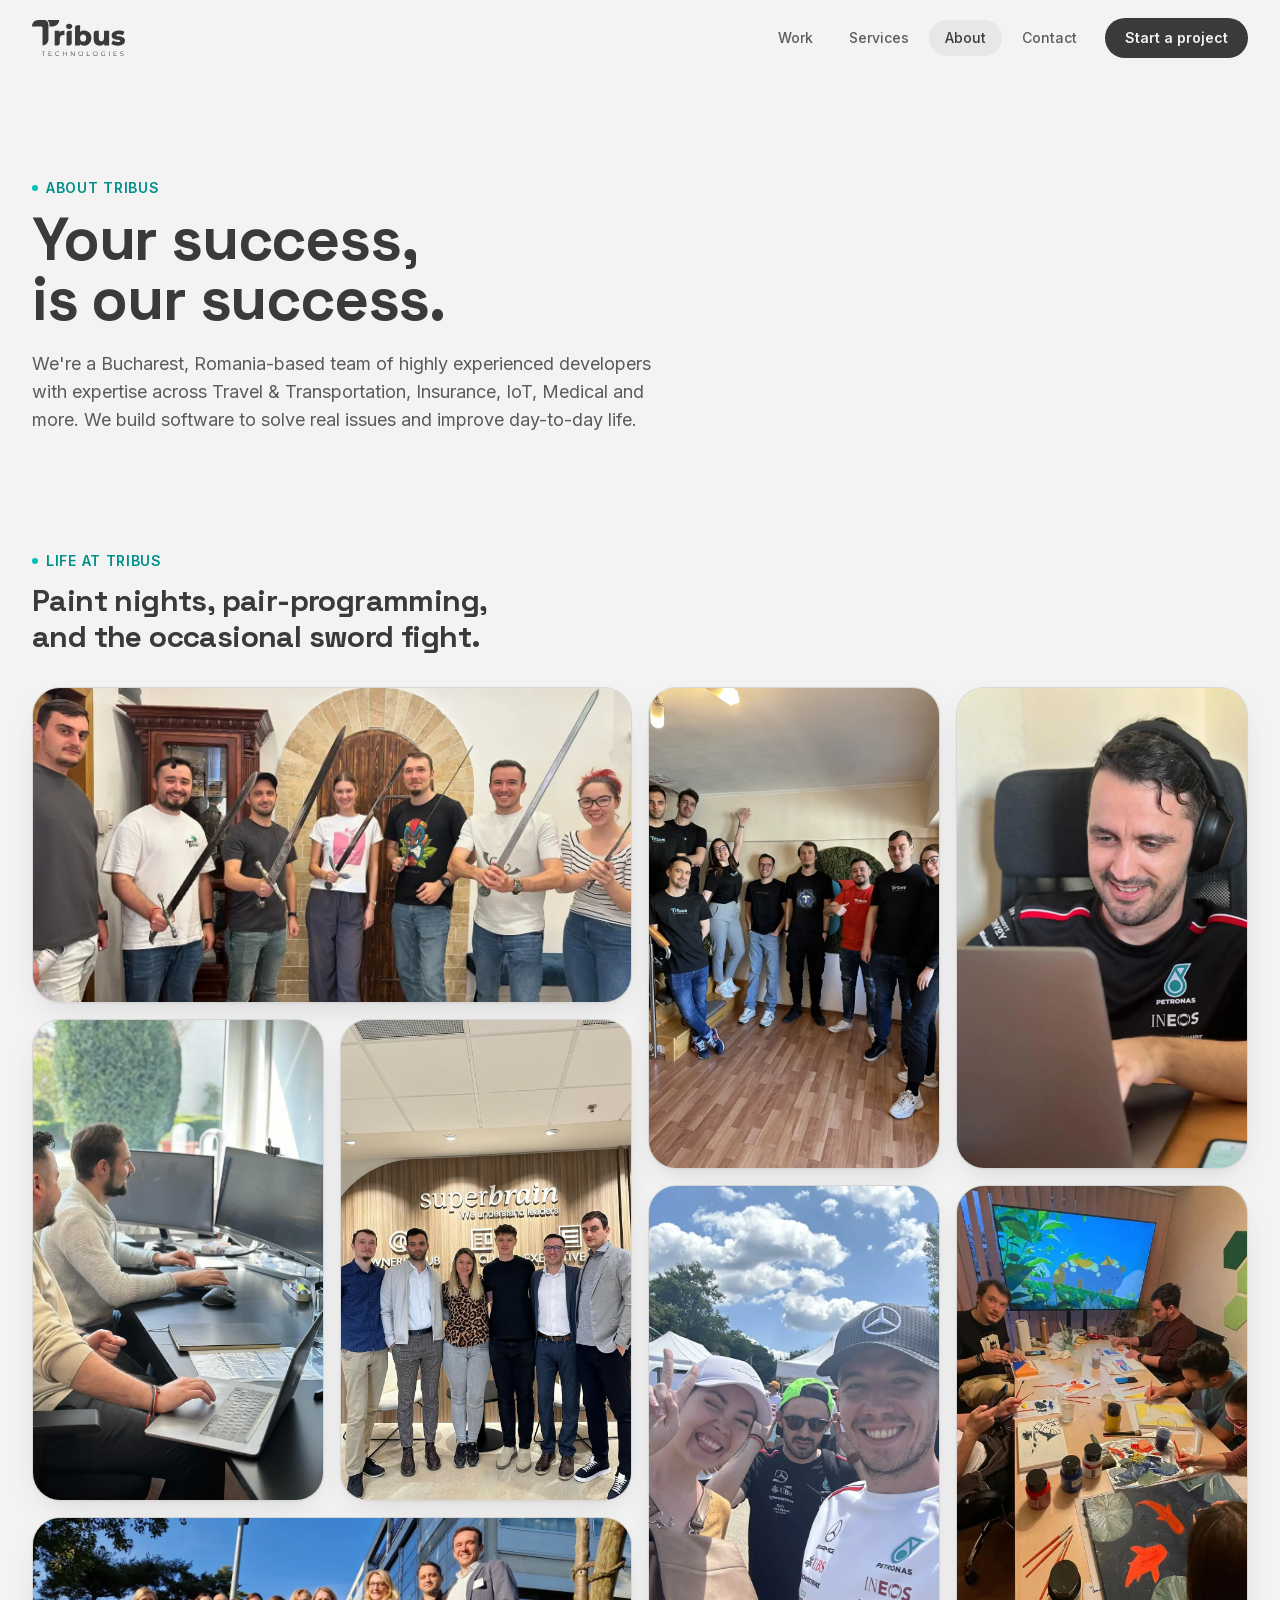
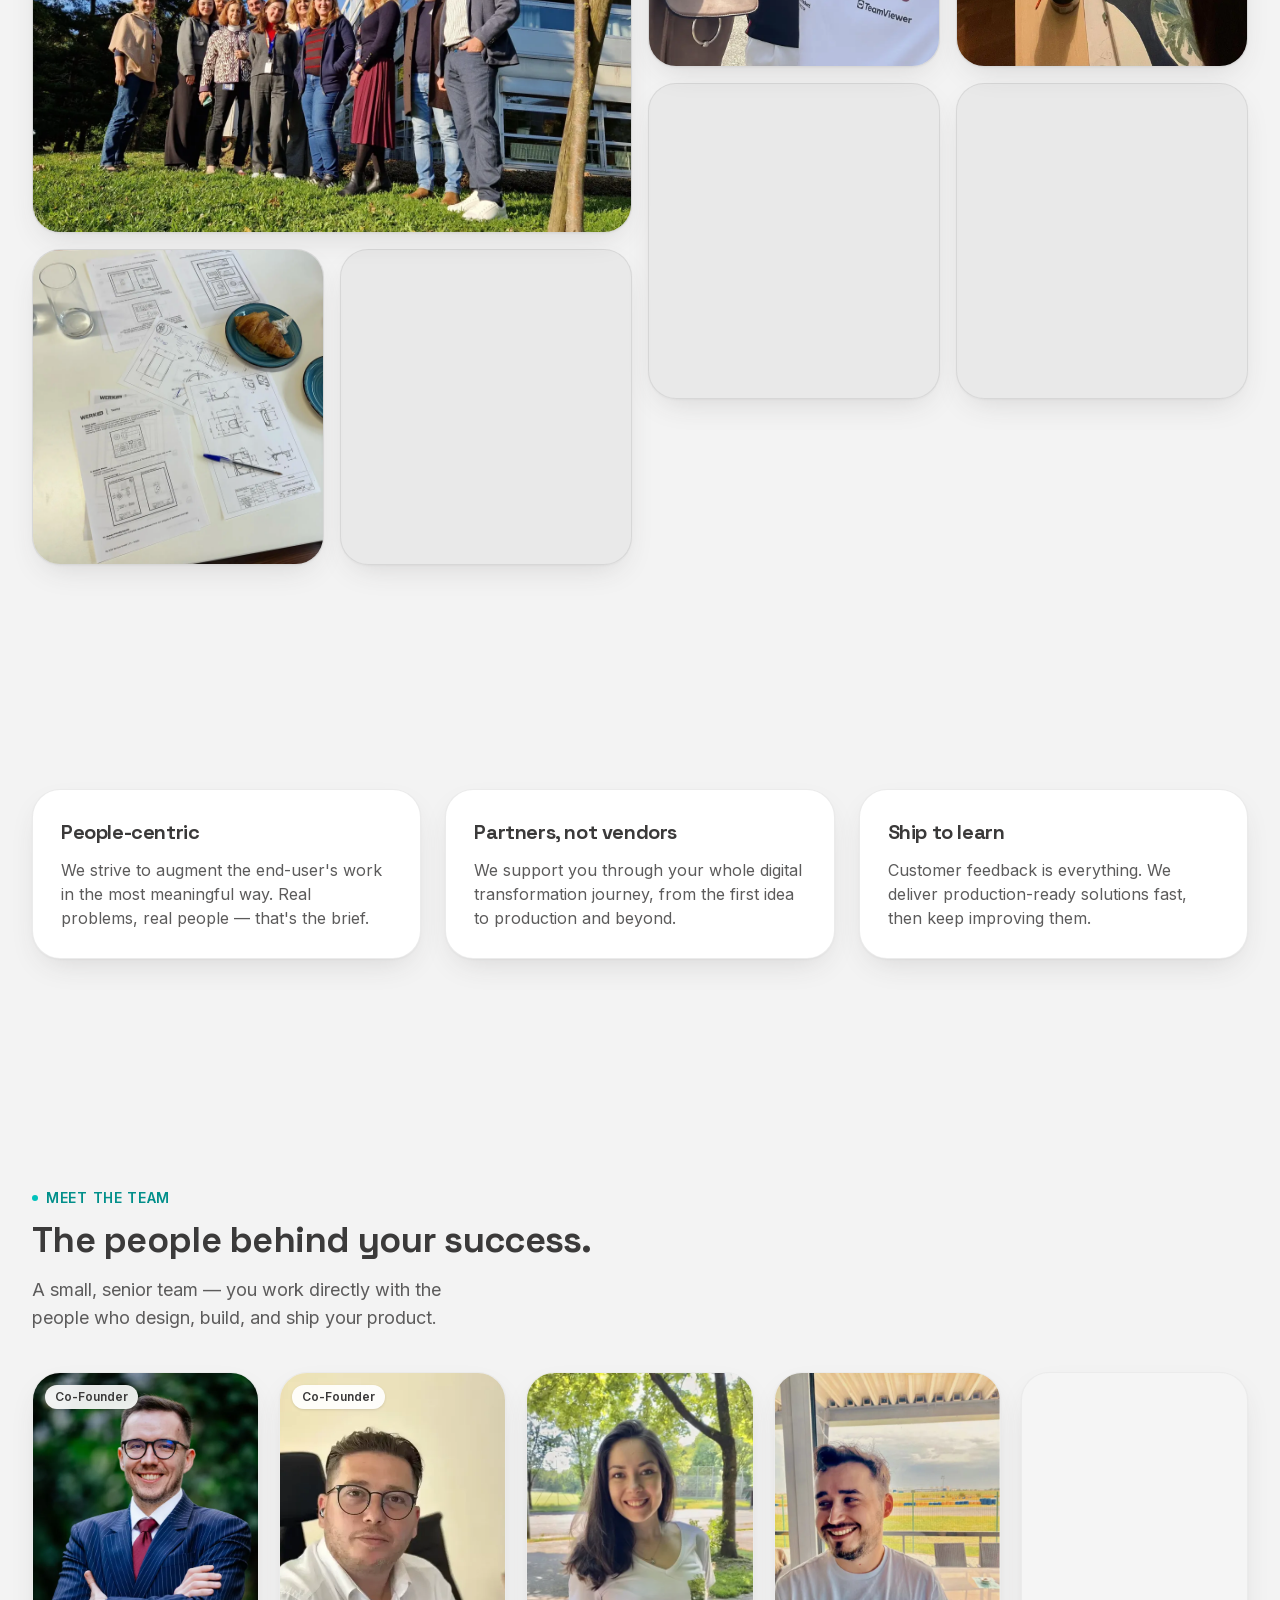
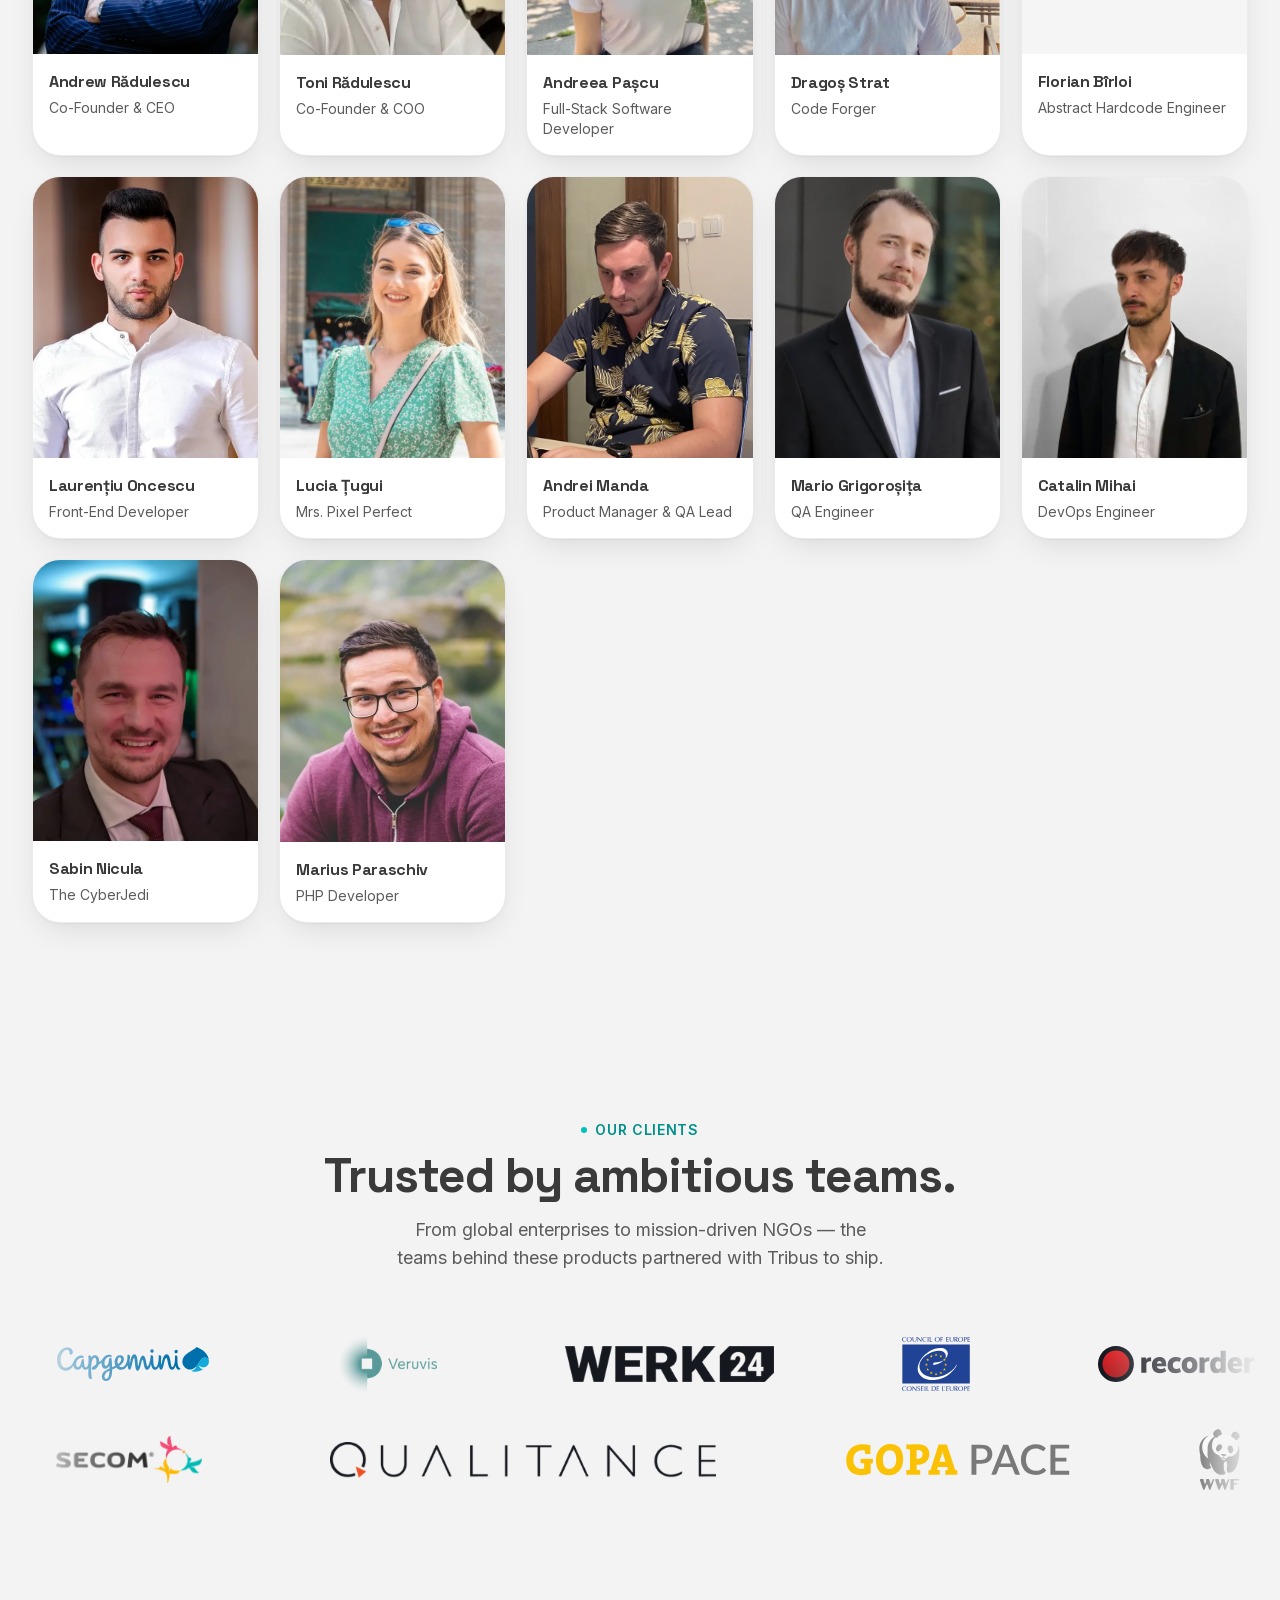
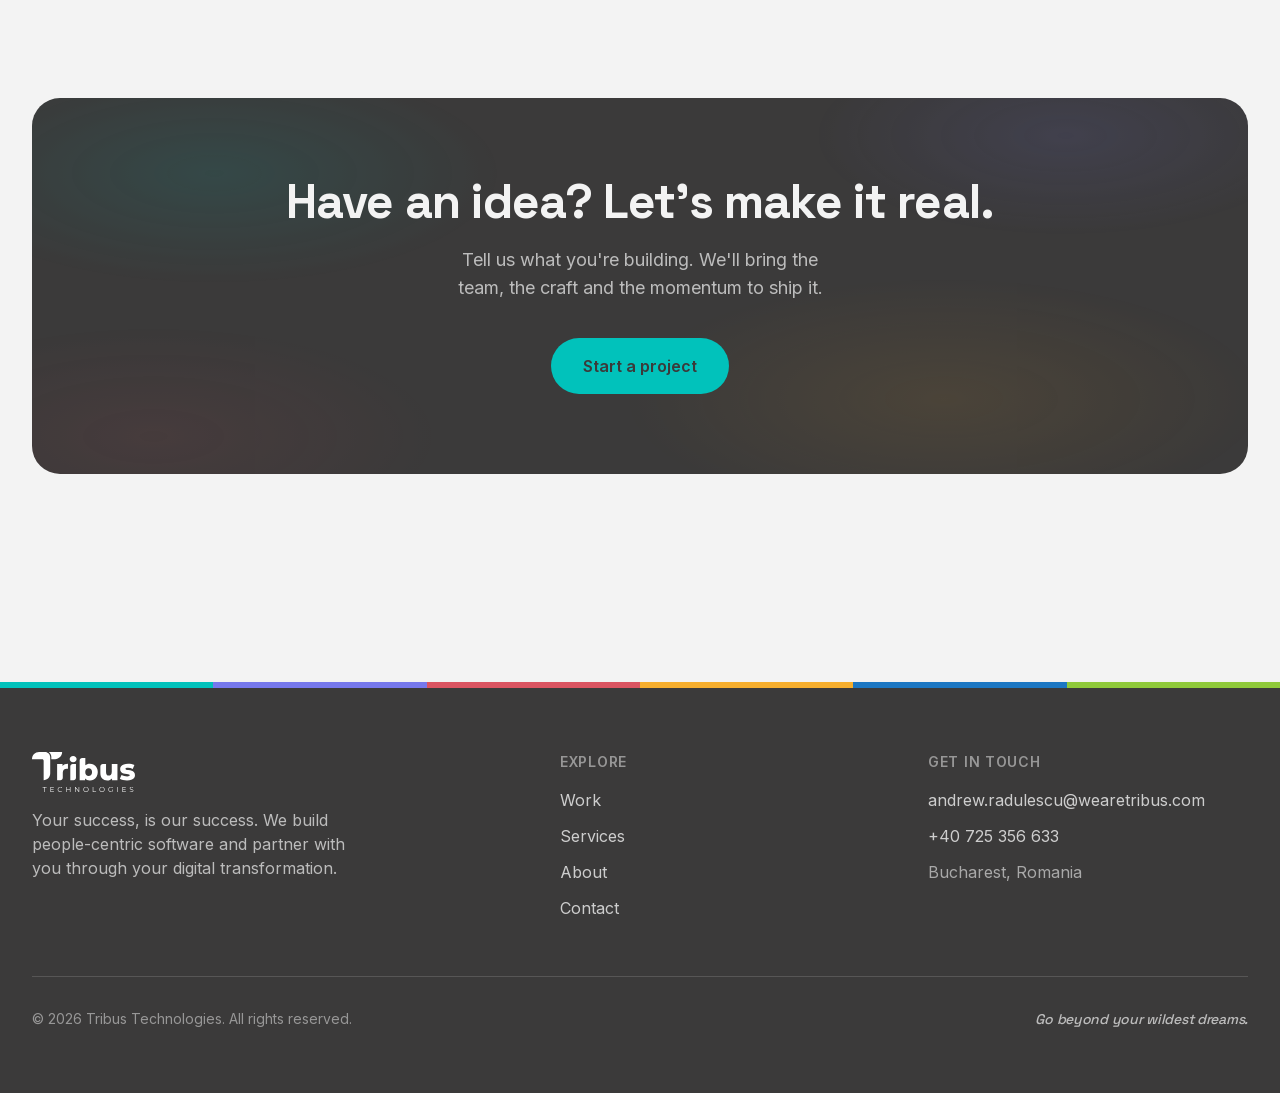
==== commit 8a5f19fd: "Make the site installable as a home-screen app Web app manifest (standalone, scoped to the site fold" ====
--- a/index.html
+++ b/index.html
@@ -1 +1 @@
-<!DOCTYPE html><html lang="en" class="inter_7b064e0d-module__MOT0tq__variable space_grotesk_19f6fddb-module__FDtTeq__variable h-full antialiased"><head><meta charset="utf-8"><meta name="robots" content="noindex, nofollow, noarchive"><meta name="googlebot" content="noindex, nofollow"><meta name="viewport" content="width=device-width, initial-scale=1"><link rel="stylesheet" href="assets/css/site.css"><title>About — Tribus Technologies</title><meta name="description" content="Tribus is a Bucharest-based team of experienced developers building people-centric software. Your success, is our success."><meta name="application-name" content="Tribus Technologies"><meta name="author" content="Tribus Technologies"><meta name="keywords" content="software development,software agency,digital transformation,web development,mobile app development,React,Next.js,React Native,AI integrations,Bucharest,Romania"><meta name="creator" content="Tribus Technologies"><meta name="publisher" content="Tribus Technologies"><meta name="category" content="technology"><meta name="format-detection" content="telephone=no, address=no, email=no"><meta property="og:title" content="About — Tribus Technologies"><meta property="og:description" content="Tribus is a Bucharest-based team of experienced developers building people-centric software. Your success, is our success."><meta name="twitter:card" content="summary"><meta name="twitter:title" content="About — Tribus Technologies"><meta name="twitter:description" content="Tribus is a Bucharest-based team of experienced developers building people-centric software. Your success, is our success."><link rel="icon" href="icon.png" type="image/png"><link rel="apple-touch-icon" href="apple-icon.png" type="image/png"><style>[data-surprise]{cursor:pointer;-webkit-tap-highlight-color:transparent}</style><noscript><style>[data-reveal]{opacity:1!important;transform:none!important}</style></noscript></head><body class="min-h-full flex flex-col bg-paper text-ink"><header class="sticky top-0 z-50 transition-all duration-300 border-b border-transparent bg-transparent"><div class="mx-auto flex max-w-7xl items-center justify-between px-5 sm:px-8"><a aria-label="Tribus — home" class="flex items-center transition-all duration-300 py-5" href="https://www.wearetribus.com/"><img src="tribus-logo-full-ink.svg" alt="Tribus Technologies" width="1899" height="734" draggable="false" class="h-9 w-auto select-none"></a><nav class="hidden items-center gap-1 md:flex"><a class="relative rounded-full px-4 py-2 text-sm font-medium transition-colors text-ink-soft hover:text-ink" href="https://www.wearetribus.com/work">Work</a><a class="relative rounded-full px-4 py-2 text-sm font-medium transition-colors text-ink-soft hover:text-ink" href="https://www.wearetribus.com/services">Services</a><a class="relative rounded-full px-4 py-2 text-sm font-medium transition-colors text-ink" href="https://www.wearetribus.com/about"><span class="absolute inset-0 -z-10 rounded-full bg-ink/[0.06]" style="opacity: 1;"></span>About</a><a class="relative rounded-full px-4 py-2 text-sm font-medium transition-colors text-ink-soft hover:text-ink" href="https://www.wearetribus.com/contact">Contact</a><a class="ml-2 inline-flex items-center rounded-full bg-ink px-5 py-2.5 text-sm font-semibold text-paper transition-transform hover:-translate-y-0.5 hover:bg-teal-ink" href="https://www.wearetribus.com/contact">Start a project</a></nav><button type="button" aria-label="Open menu" aria-expanded="false" class="relative z-50 flex h-10 w-10 items-center justify-center rounded-full text-ink md:hidden"><span class="sr-only">Menu</span><div class="flex w-5 flex-col gap-1.5"><span class="h-0.5 w-full rounded-full bg-current transition-transform"></span><span class="h-0.5 w-full rounded-full bg-current transition-opacity"></span><span class="h-0.5 w-full rounded-full bg-current transition-transform"></span></div></button></div></header><main class="flex-1"><div class="mx-auto max-w-7xl px-5 pt-16 sm:px-8 sm:pt-24"><header class="max-w-3xl"><p class="mb-3 inline-flex items-center gap-2 text-sm font-semibold uppercase tracking-wider text-teal-ink"><span class="h-1.5 w-1.5 rounded-full bg-teal"></span>About Tribus</p><h1 class="font-display text-4xl font-bold tracking-tight text-ink sm:text-5xl md:text-6xl text-balance">Your success, is our success.</h1><p class="mt-5 text-lg text-ink-soft text-balance">We're a Bucharest, Romania-based team of highly experienced developers with expertise across Travel &amp; Transportation, Insurance, IoT, Medical and more. We build software to solve real issues and improve day-to-day life.</p></header></div><section class="py-20 sm:py-28"><div class="mx-auto max-w-7xl px-5 sm:px-8"><div class="mb-8 max-w-2xl"><p class="mb-3 inline-flex items-center gap-2 text-sm font-semibold uppercase tracking-wider text-teal-ink"><span class="h-1.5 w-1.5 rounded-full bg-teal"></span>Life at Tribus</p><h2 class="font-display text-2xl font-bold tracking-tight text-ink sm:text-3xl text-balance">Paint nights, pair-programming, and the occasional sword fight.</h2></div><div class="grid auto-rows-[120px] grid-flow-row-dense grid-cols-2 gap-3 sm:auto-rows-[150px] sm:grid-cols-4 sm:gap-4"><div class="h-full col-span-2 row-span-2" style="opacity:0" data-reveal="" data-delay="0" data-hidden="{&quot;x&quot;:0,&quot;y&quot;:0}" data-once="1"><figure class="group relative h-full overflow-hidden rounded-[var(--radius-xl2)] border border-ink/10 bg-ink/5 shadow-[var(--shadow-card)]"><img alt="The Tribus team together on an off-site, swords in hand" loading="lazy" decoding="async" data-nimg="fill" class="object-cover transition-transform duration-500 ease-out group-hover:scale-[1.05]" style="position:absolute;height:100%;width:100%;left:0;top:0;right:0;bottom:0;color:transparent" src="images/team/team-swords.webp"><div class="absolute inset-0 bg-gradient-to-t from-ink/15 via-transparent to-transparent opacity-0 transition-opacity duration-500 group-hover:opacity-100"></div></figure></div><div class="h-full row-span-2 sm:row-span-3" style="opacity:0" data-reveal="" data-delay="0.06" data-hidden="{&quot;x&quot;:0,&quot;y&quot;:0}" data-once="1"><figure class="group relative h-full overflow-hidden rounded-[var(--radius-xl2)] border border-ink/10 bg-ink/5 shadow-[var(--shadow-card)]"><img alt="The whole Tribus team in branded tees on the studio stairs" loading="lazy" decoding="async" data-nimg="fill" class="object-cover transition-transform duration-500 ease-out group-hover:scale-[1.05]" style="position:absolute;height:100%;width:100%;left:0;top:0;right:0;bottom:0;color:transparent" src="images/team/team-stairs.webp"><div class="absolute inset-0 bg-gradient-to-t from-ink/15 via-transparent to-transparent opacity-0 transition-opacity duration-500 group-hover:opacity-100"></div></figure></div><div class="h-full row-span-2 sm:row-span-3" style="opacity:0" data-reveal="" data-delay="0.12" data-hidden="{&quot;x&quot;:0,&quot;y&quot;:0}" data-once="1"><figure class="group relative h-full overflow-hidden rounded-[var(--radius-xl2)] border border-ink/10 bg-ink/5 shadow-[var(--shadow-card)]"><img alt="A Tribus developer in the zone, headphones on at the laptop" loading="lazy" decoding="async" data-nimg="fill" class="object-cover transition-transform duration-500 ease-out group-hover:scale-[1.05]" style="position:absolute;height:100%;width:100%;left:0;top:0;right:0;bottom:0;color:transparent" src="images/team/deep-work.webp"><div class="absolute inset-0 bg-gradient-to-t from-ink/15 via-transparent to-transparent opacity-0 transition-opacity duration-500 group-hover:opacity-100"></div></figure></div><div class="h-full row-span-2 sm:row-span-3" style="opacity:0" data-reveal="" data-delay="0.18" data-hidden="{&quot;x&quot;:0,&quot;y&quot;:0}" data-once="1"><figure class="group relative h-full overflow-hidden rounded-[var(--radius-xl2)] border border-ink/10 bg-ink/5 shadow-[var(--shadow-card)]"><img alt="Two engineers pair-programming at the Bucharest studio" loading="lazy" decoding="async" data-nimg="fill" class="object-cover transition-transform duration-500 ease-out group-hover:scale-[1.05]" style="position:absolute;height:100%;width:100%;left:0;top:0;right:0;bottom:0;color:transparent" src="images/team/pair-programming.webp"><div class="absolute inset-0 bg-gradient-to-t from-ink/15 via-transparent to-transparent opacity-0 transition-opacity duration-500 group-hover:opacity-100"></div></figure></div><div class="h-full row-span-2 sm:row-span-3" style="opacity:0" data-reveal="" data-delay="0" data-hidden="{&quot;x&quot;:0,&quot;y&quot;:0}" data-once="1"><figure class="group relative h-full overflow-hidden rounded-[var(--radius-xl2)] border border-ink/10 bg-ink/5 shadow-[var(--shadow-card)]"><img alt="The team on a visit to client offices" loading="lazy" decoding="async" data-nimg="fill" class="object-cover transition-transform duration-500 ease-out group-hover:scale-[1.05]" style="position:absolute;height:100%;width:100%;left:0;top:0;right:0;bottom:0;color:transparent" src="images/team/client-superbrain.webp"><div class="absolute inset-0 bg-gradient-to-t from-ink/15 via-transparent to-transparent opacity-0 transition-opacity duration-500 group-hover:opacity-100"></div></figure></div><div class="h-full row-span-2 sm:row-span-3" style="opacity:0" data-reveal="" data-delay="0.06" data-hidden="{&quot;x&quot;:0,&quot;y&quot;:0}" data-once="1"><figure class="group relative h-full overflow-hidden rounded-[var(--radius-xl2)] border border-ink/10 bg-ink/5 shadow-[var(--shadow-card)]"><img alt="Tribus teammates at the Formula 1 paddock on a team trip" loading="lazy" decoding="async" data-nimg="fill" class="object-cover transition-transform duration-500 ease-out group-hover:scale-[1.05]" style="position:absolute;height:100%;width:100%;left:0;top:0;right:0;bottom:0;color:transparent" src="images/team/f1-paddock.webp"><div class="absolute inset-0 bg-gradient-to-t from-ink/15 via-transparent to-transparent opacity-0 transition-opacity duration-500 group-hover:opacity-100"></div></figure></div><div class="h-full col-span-2 row-span-2" style="opacity:0" data-reveal="" data-delay="0.12" data-hidden="{&quot;x&quot;:0,&quot;y&quot;:0}" data-once="1"><figure class="group relative h-full overflow-hidden rounded-[var(--radius-xl2)] border border-ink/10 bg-ink/5 shadow-[var(--shadow-card)]"><img alt="The Tribus team gathered outside the office on a sunny day" loading="lazy" decoding="async" data-nimg="fill" class="object-cover transition-transform duration-500 ease-out group-hover:scale-[1.05]" style="position:absolute;height:100%;width:100%;left:0;top:0;right:0;bottom:0;color:transparent" src="images/team/team-lawn.webp"><div class="absolute inset-0 bg-gradient-to-t from-ink/15 via-transparent to-transparent opacity-0 transition-opacity duration-500 group-hover:opacity-100"></div></figure></div><div class="h-full row-span-2 sm:row-span-3" style="opacity:0" data-reveal="" data-delay="0.18" data-hidden="{&quot;x&quot;:0,&quot;y&quot;:0}" data-once="1"><figure class="group relative h-full overflow-hidden rounded-[var(--radius-xl2)] border border-ink/10 bg-ink/5 shadow-[var(--shadow-card)]"><img alt="The team gathered around the table for a paint night" loading="lazy" decoding="async" data-nimg="fill" class="object-cover transition-transform duration-500 ease-out group-hover:scale-[1.05]" style="position:absolute;height:100%;width:100%;left:0;top:0;right:0;bottom:0;color:transparent" src="images/team/paint-night.webp"><div class="absolute inset-0 bg-gradient-to-t from-ink/15 via-transparent to-transparent opacity-0 transition-opacity duration-500 group-hover:opacity-100"></div></figure></div><div class="h-full row-span-2" style="opacity:0" data-reveal="" data-delay="0" data-hidden="{&quot;x&quot;:0,&quot;y&quot;:0}" data-once="1"><figure class="group relative h-full overflow-hidden rounded-[var(--radius-xl2)] border border-ink/10 bg-ink/5 shadow-[var(--shadow-card)]"><img alt="Tribus celebrating the holidays together" loading="lazy" decoding="async" data-nimg="fill" class="object-cover transition-transform duration-500 ease-out group-hover:scale-[1.05]" style="position:absolute;height:100%;width:100%;left:0;top:0;right:0;bottom:0;color:transparent" src="images/team/christmas.webp"><div class="absolute inset-0 bg-gradient-to-t from-ink/15 via-transparent to-transparent opacity-0 transition-opacity duration-500 group-hover:opacity-100"></div></figure></div><div class="h-full row-span-2" style="opacity:0" data-reveal="" data-delay="0.06" data-hidden="{&quot;x&quot;:0,&quot;y&quot;:0}" data-once="1"><figure class="group relative h-full overflow-hidden rounded-[var(--radius-xl2)] border border-ink/10 bg-ink/5 shadow-[var(--shadow-card)]"><img alt="A relaxed evening at the studio, building a tower of cards" loading="lazy" decoding="async" data-nimg="fill" class="object-cover transition-transform duration-500 ease-out group-hover:scale-[1.05]" style="position:absolute;height:100%;width:100%;left:0;top:0;right:0;bottom:0;color:transparent" src="images/team/cards-night.webp"><div class="absolute inset-0 bg-gradient-to-t from-ink/15 via-transparent to-transparent opacity-0 transition-opacity duration-500 group-hover:opacity-100"></div></figure></div><div class="h-full row-span-2" style="opacity:0" data-reveal="" data-delay="0.12" data-hidden="{&quot;x&quot;:0,&quot;y&quot;:0}" data-once="1"><figure class="group relative h-full overflow-hidden rounded-[var(--radius-xl2)] border border-ink/10 bg-ink/5 shadow-[var(--shadow-card)]"><img alt="Technical drawings on the table during a client deep-dive" loading="lazy" decoding="async" data-nimg="fill" class="object-cover transition-transform duration-500 ease-out group-hover:scale-[1.05]" style="position:absolute;height:100%;width:100%;left:0;top:0;right:0;bottom:0;color:transparent" src="images/team/craft-werk24.webp"><div class="absolute inset-0 bg-gradient-to-t from-ink/15 via-transparent to-transparent opacity-0 transition-opacity duration-500 group-hover:opacity-100"></div></figure></div><div class="h-full row-span-2" style="opacity:0" data-reveal="" data-delay="0.18" data-hidden="{&quot;x&quot;:0,&quot;y&quot;:0}" data-once="1"><figure class="group relative h-full overflow-hidden rounded-[var(--radius-xl2)] border border-ink/10 bg-ink/5 shadow-[var(--shadow-card)]"><img alt="Brushes and canvases up close on paint night" loading="lazy" decoding="async" data-nimg="fill" class="object-cover transition-transform duration-500 ease-out group-hover:scale-[1.05]" style="position:absolute;height:100%;width:100%;left:0;top:0;right:0;bottom:0;color:transparent" src="images/team/paint-night-detail.webp"><div class="absolute inset-0 bg-gradient-to-t from-ink/15 via-transparent to-transparent opacity-0 transition-opacity duration-500 group-hover:opacity-100"></div></figure></div></div></div></section><section class="sm:py-28 py-12"><div class="mx-auto max-w-7xl px-5 sm:px-8"><div class="grid gap-6 md:grid-cols-3"><div style="opacity:0;transform:translateY(28px)" data-reveal="" data-delay="0" data-hidden="{&quot;x&quot;:0,&quot;y&quot;:28}" data-once="1"><div class="h-full rounded-[var(--radius-xl2)] border border-ink/10 bg-white p-7 shadow-[var(--shadow-card)]"><h3 class="font-display text-xl font-bold tracking-tight text-ink">People-centric</h3><p class="mt-3 text-ink-soft">We strive to augment the end-user's work in the most meaningful way. Real problems, real people — that's the brief.</p></div></div><div style="opacity:0;transform:translateY(28px)" data-reveal="" data-delay="0.08" data-hidden="{&quot;x&quot;:0,&quot;y&quot;:28}" data-once="1"><div class="h-full rounded-[var(--radius-xl2)] border border-ink/10 bg-white p-7 shadow-[var(--shadow-card)]"><h3 class="font-display text-xl font-bold tracking-tight text-ink">Partners, not vendors</h3><p class="mt-3 text-ink-soft">We support you through your whole digital transformation journey, from the first idea to production and beyond.</p></div></div><div style="opacity:0;transform:translateY(28px)" data-reveal="" data-delay="0.16" data-hidden="{&quot;x&quot;:0,&quot;y&quot;:28}" data-once="1"><div class="h-full rounded-[var(--radius-xl2)] border border-ink/10 bg-white p-7 shadow-[var(--shadow-card)]"><h3 class="font-display text-xl font-bold tracking-tight text-ink">Ship to learn</h3><p class="mt-3 text-ink-soft">Customer feedback is everything. We deliver production-ready solutions fast, then keep improving them.</p></div></div></div></div></section><section class="sm:py-28 py-12"><div class="mx-auto max-w-7xl px-5 sm:px-8"><div class="mb-10 max-w-2xl"><p class="mb-3 inline-flex items-center gap-2 text-sm font-semibold uppercase tracking-wider text-teal-ink"><span class="h-1.5 w-1.5 rounded-full bg-teal"></span>Meet the team</p><h2 class="font-display text-3xl font-bold tracking-tight text-ink sm:text-4xl text-balance">The people behind your success.</h2><p class="mt-4 text-lg text-ink-soft text-balance">A small, senior team — you work directly with the people who design, build, and ship your product.</p></div><div class="grid grid-cols-2 gap-4 sm:grid-cols-3 sm:gap-5 lg:grid-cols-5"><div style="opacity:0;transform:translateY(28px)" data-reveal="" data-delay="0" data-hidden="{&quot;x&quot;:0,&quot;y&quot;:28}" data-once="1"><div class="group flex h-full flex-col overflow-hidden rounded-[var(--radius-xl2)] border border-ink/10 bg-white shadow-[var(--shadow-card)] transition-shadow duration-300 hover:shadow-[var(--shadow-card-hover)]"><div class="relative aspect-[4/5] overflow-hidden bg-ink/5"><img alt="Andrew Rădulescu, Co-Founder &amp; CEO at Tribus" loading="lazy" decoding="async" data-nimg="fill" class="object-cover object-top transition-transform duration-500 ease-out group-hover:scale-[1.05]" style="position:absolute;height:100%;width:100%;left:0;top:0;right:0;bottom:0;color:transparent" src="images/team/people/andrew.webp"><span class="absolute left-3 top-3 rounded-full bg-white/90 px-2.5 py-1 text-xs font-semibold text-ink shadow-sm backdrop-blur-sm">Co-Founder</span></div><div class="flex flex-1 flex-col p-4"><h3 class="font-display text-base font-bold tracking-tight text-ink">Andrew Rădulescu</h3><p class="mt-1 text-sm text-ink-soft">Co-Founder &amp; CEO</p></div></div></div><div style="opacity:0;transform:translateY(28px)" data-reveal="" data-delay="0.05" data-hidden="{&quot;x&quot;:0,&quot;y&quot;:28}" data-once="1"><div class="group flex h-full flex-col overflow-hidden rounded-[var(--radius-xl2)] border border-ink/10 bg-white shadow-[var(--shadow-card)] transition-shadow duration-300 hover:shadow-[var(--shadow-card-hover)]"><div class="relative aspect-[4/5] overflow-hidden bg-ink/5"><img alt="Toni Rădulescu, Co-Founder &amp; COO at Tribus" loading="lazy" decoding="async" data-nimg="fill" class="object-cover object-top transition-transform duration-500 ease-out group-hover:scale-[1.05]" style="position:absolute;height:100%;width:100%;left:0;top:0;right:0;bottom:0;color:transparent" src="images/team/people/toni.webp"><span class="absolute left-3 top-3 rounded-full bg-white/90 px-2.5 py-1 text-xs font-semibold text-ink shadow-sm backdrop-blur-sm">Co-Founder</span></div><div class="flex flex-1 flex-col p-4"><h3 class="font-display text-base font-bold tracking-tight text-ink">Toni Rădulescu</h3><p class="mt-1 text-sm text-ink-soft">Co-Founder &amp; COO</p></div></div></div><div style="opacity:0;transform:translateY(28px)" data-reveal="" data-delay="0.1" data-hidden="{&quot;x&quot;:0,&quot;y&quot;:28}" data-once="1"><div class="group flex h-full flex-col overflow-hidden rounded-[var(--radius-xl2)] border border-ink/10 bg-white shadow-[var(--shadow-card)] transition-shadow duration-300 hover:shadow-[var(--shadow-card-hover)]"><div class="relative aspect-[4/5] overflow-hidden bg-ink/5"><img alt="Andreea Pașcu, Full-Stack Software Developer at Tribus" loading="lazy" decoding="async" data-nimg="fill" class="object-cover object-top transition-transform duration-500 ease-out group-hover:scale-[1.05]" style="position:absolute;height:100%;width:100%;left:0;top:0;right:0;bottom:0;color:transparent" src="images/team/people/andreea.webp"></div><div class="flex flex-1 flex-col p-4"><h3 class="font-display text-base font-bold tracking-tight text-ink">Andreea Pașcu</h3><p class="mt-1 text-sm text-ink-soft">Full-Stack Software Developer</p></div></div></div><div style="opacity:0;transform:translateY(28px)" data-reveal="" data-delay="0.15000000000000002" data-hidden="{&quot;x&quot;:0,&quot;y&quot;:28}" data-once="1"><div data-surprise="dragos" class="group flex h-full flex-col overflow-hidden rounded-[var(--radius-xl2)] border border-ink/10 bg-white shadow-[var(--shadow-card)] transition-shadow duration-300 hover:shadow-[var(--shadow-card-hover)]"><div class="relative aspect-[4/5] overflow-hidden bg-ink/5"><img alt="Dragoș Strat, Code Forger at Tribus" loading="lazy" decoding="async" data-nimg="fill" class="object-cover object-top transition-transform duration-500 ease-out group-hover:scale-[1.05]" style="position:absolute;height:100%;width:100%;left:0;top:0;right:0;bottom:0;color:transparent" src="images/team/people/dragos.webp"></div><div class="flex flex-1 flex-col p-4"><h3 class="font-display text-base font-bold tracking-tight text-ink">Dragoș Strat</h3><p class="mt-1 text-sm text-ink-soft">Code Forger</p></div></div></div><div style="opacity:0;transform:translateY(28px)" data-reveal="" data-delay="0.2" data-hidden="{&quot;x&quot;:0,&quot;y&quot;:28}" data-once="1"><div class="group flex h-full flex-col overflow-hidden rounded-[var(--radius-xl2)] border border-ink/10 bg-white shadow-[var(--shadow-card)] transition-shadow duration-300 hover:shadow-[var(--shadow-card-hover)]"><div class="relative aspect-[4/5] overflow-hidden bg-ink/5"><img alt="Florian Bîrloi, Abstract Hardcode Engineer at Tribus" loading="lazy" decoding="async" data-nimg="fill" class="object-cover object-top transition-transform duration-500 ease-out group-hover:scale-[1.05]" style="position:absolute;height:100%;width:100%;left:0;top:0;right:0;bottom:0;color:transparent" src="images/team/people/florian.webp"></div><div class="flex flex-1 flex-col p-4"><h3 class="font-display text-base font-bold tracking-tight text-ink">Florian Bîrloi</h3><p class="mt-1 text-sm text-ink-soft">Abstract Hardcode Engineer</p></div></div></div><div style="opacity:0;transform:translateY(28px)" data-reveal="" data-delay="0" data-hidden="{&quot;x&quot;:0,&quot;y&quot;:28}" data-once="1"><div class="group flex h-full flex-col overflow-hidden rounded-[var(--radius-xl2)] border border-ink/10 bg-white shadow-[var(--shadow-card)] transition-shadow duration-300 hover:shadow-[var(--shadow-card-hover)]"><div class="relative aspect-[4/5] overflow-hidden bg-ink/5"><img alt="Laurențiu Oncescu, Front-End Developer at Tribus" loading="lazy" decoding="async" data-nimg="fill" class="object-cover object-top transition-transform duration-500 ease-out group-hover:scale-[1.05]" style="position:absolute;height:100%;width:100%;left:0;top:0;right:0;bottom:0;color:transparent" src="images/team/people/laurentiu.webp"></div><div class="flex flex-1 flex-col p-4"><h3 class="font-display text-base font-bold tracking-tight text-ink">Laurențiu Oncescu</h3><p class="mt-1 text-sm text-ink-soft">Front-End Developer</p></div></div></div><div style="opacity:0;transform:translateY(28px)" data-reveal="" data-delay="0.05" data-hidden="{&quot;x&quot;:0,&quot;y&quot;:28}" data-once="1"><div data-surprise="lucia" class="group flex h-full flex-col overflow-hidden rounded-[var(--radius-xl2)] border border-ink/10 bg-white shadow-[var(--shadow-card)] transition-shadow duration-300 hover:shadow-[var(--shadow-card-hover)]"><div class="relative aspect-[4/5] overflow-hidden bg-ink/5"><img alt="Lucia Țugui, Mrs. Pixel Perfect at Tribus" loading="lazy" decoding="async" data-nimg="fill" class="object-cover object-top transition-transform duration-500 ease-out group-hover:scale-[1.05]" style="position:absolute;height:100%;width:100%;left:0;top:0;right:0;bottom:0;color:transparent" src="images/team/people/lucia.webp"></div><div class="flex flex-1 flex-col p-4"><h3 class="font-display text-base font-bold tracking-tight text-ink">Lucia Țugui</h3><p class="mt-1 text-sm text-ink-soft">Mrs. Pixel Perfect</p></div></div></div><div style="opacity:0;transform:translateY(28px)" data-reveal="" data-delay="0.1" data-hidden="{&quot;x&quot;:0,&quot;y&quot;:28}" data-once="1"><div class="group flex h-full flex-col overflow-hidden rounded-[var(--radius-xl2)] border border-ink/10 bg-white shadow-[var(--shadow-card)] transition-shadow duration-300 hover:shadow-[var(--shadow-card-hover)]"><div class="relative aspect-[4/5] overflow-hidden bg-ink/5"><img alt="Andrei Manda, Product Manager &amp; QA Lead at Tribus" loading="lazy" decoding="async" data-nimg="fill" class="object-cover object-top transition-transform duration-500 ease-out group-hover:scale-[1.05]" style="position:absolute;height:100%;width:100%;left:0;top:0;right:0;bottom:0;color:transparent" src="images/team/people/andrei-manda-v2.webp"></div><div class="flex flex-1 flex-col p-4"><h3 class="font-display text-base font-bold tracking-tight text-ink">Andrei Manda</h3><p class="mt-1 text-sm text-ink-soft">Product Manager &amp; QA Lead</p></div></div></div><div style="opacity:0;transform:translateY(28px)" data-reveal="" data-delay="0.15000000000000002" data-hidden="{&quot;x&quot;:0,&quot;y&quot;:28}" data-once="1"><div class="group flex h-full flex-col overflow-hidden rounded-[var(--radius-xl2)] border border-ink/10 bg-white shadow-[var(--shadow-card)] transition-shadow duration-300 hover:shadow-[var(--shadow-card-hover)]"><div class="relative aspect-[4/5] overflow-hidden bg-ink/5"><img alt="Mario Grigoroșița, QA Engineer at Tribus" loading="lazy" decoding="async" data-nimg="fill" class="object-cover object-top transition-transform duration-500 ease-out group-hover:scale-[1.05]" style="position:absolute;height:100%;width:100%;left:0;top:0;right:0;bottom:0;color:transparent" src="images/team/people/mario-v2.webp"></div><div class="flex flex-1 flex-col p-4"><h3 class="font-display text-base font-bold tracking-tight text-ink">Mario Grigoroșița</h3><p class="mt-1 text-sm text-ink-soft">QA Engineer</p></div></div></div><div style="opacity:0;transform:translateY(28px)" data-reveal="" data-delay="0.2" data-hidden="{&quot;x&quot;:0,&quot;y&quot;:28}" data-once="1"><div class="group flex h-full flex-col overflow-hidden rounded-[var(--radius-xl2)] border border-ink/10 bg-white shadow-[var(--shadow-card)] transition-shadow duration-300 hover:shadow-[var(--shadow-card-hover)]"><div class="relative aspect-[4/5] overflow-hidden bg-ink/5"><img alt="Catalin Mihai, DevOps Engineer at Tribus" loading="lazy" decoding="async" data-nimg="fill" class="object-cover object-top transition-transform duration-500 ease-out group-hover:scale-[1.05]" style="position:absolute;height:100%;width:100%;left:0;top:0;right:0;bottom:0;color:transparent" src="images/team/people/catalin.webp"></div><div class="flex flex-1 flex-col p-4"><h3 class="font-display text-base font-bold tracking-tight text-ink">Catalin Mihai</h3><p class="mt-1 text-sm text-ink-soft">DevOps Engineer</p></div></div></div><div style="opacity:0;transform:translateY(28px)" data-reveal="" data-delay="0" data-hidden="{&quot;x&quot;:0,&quot;y&quot;:28}" data-once="1"><div class="group flex h-full flex-col overflow-hidden rounded-[var(--radius-xl2)] border border-ink/10 bg-white shadow-[var(--shadow-card)] transition-shadow duration-300 hover:shadow-[var(--shadow-card-hover)]"><div class="relative aspect-[4/5] overflow-hidden bg-ink/5"><img alt="Sabin Nicula, The CyberJedi at Tribus" loading="lazy" decoding="async" data-nimg="fill" class="object-cover object-top transition-transform duration-500 ease-out group-hover:scale-[1.05]" style="position:absolute;height:100%;width:100%;left:0;top:0;right:0;bottom:0;color:transparent" src="images/team/people/sabin.webp"></div><div class="flex flex-1 flex-col p-4"><h3 class="font-display text-base font-bold tracking-tight text-ink">Sabin Nicula</h3><p class="mt-1 text-sm text-ink-soft">The CyberJedi</p></div></div></div><div style="opacity:0;transform:translateY(28px)" data-reveal="" data-delay="0.05" data-hidden="{&quot;x&quot;:0,&quot;y&quot;:28}" data-once="1"><div class="group flex h-full flex-col overflow-hidden rounded-[var(--radius-xl2)] border border-ink/10 bg-white shadow-[var(--shadow-card)] transition-shadow duration-300 hover:shadow-[var(--shadow-card-hover)]"><div class="relative aspect-[4/5] overflow-hidden bg-ink/5"><img alt="Marius Paraschiv, PHP Developer at Tribus" loading="lazy" decoding="async" data-nimg="fill" class="object-cover object-top transition-transform duration-500 ease-out group-hover:scale-[1.05]" style="position:absolute;height:100%;width:100%;left:0;top:0;right:0;bottom:0;color:transparent" src="images/team/people/marius.webp"></div><div class="flex flex-1 flex-col p-4"><h3 class="font-display text-base font-bold tracking-tight text-ink">Marius Paraschiv</h3><p class="mt-1 text-sm text-ink-soft">PHP Developer</p></div></div></div></div></div></section><section class="py-16 sm:py-20"><div class="mx-auto mb-12 max-w-7xl px-5 sm:px-8"><div class="max-w-2xl mx-auto text-center"><p class="mb-3 inline-flex items-center gap-2 text-sm font-semibold uppercase tracking-wider text-teal-ink"><span class="h-1.5 w-1.5 rounded-full bg-teal"></span>Our clients</p><h2 class="font-display text-3xl font-bold tracking-tight text-ink sm:text-4xl md:text-5xl text-balance">Trusted by ambitious teams.</h2><p class="mt-4 text-lg text-ink-soft text-balance">From global enterprises to mission-driven NGOs — the teams behind these products partnered with Tribus to ship.</p></div></div><div style="opacity:0" data-reveal="" data-delay="0" data-hidden="{&quot;x&quot;:0,&quot;y&quot;:0}" data-once="1"><div class="relative w-full overflow-hidden py-4"><div class="pointer-events-none absolute inset-y-0 left-0 z-10 w-20 sm:w-44" style="background:linear-gradient(to right, var(--color-paper), transparent)"></div><div class="pointer-events-none absolute inset-y-0 right-0 z-10 w-20 sm:w-44" style="background:linear-gradient(to left, var(--color-paper), transparent)"></div><div class="flex flex-col gap-9"><div class="group relative flex w-full overflow-hidden [mask-image:linear-gradient(to_right,transparent,black_6%,black_94%,transparent)]"><div class="flex w-max shrink-0 items-center animate-marquee group-hover:[animation-play-state:paused]" style="--marquee-duration:46s;animation-direction:normal"><div class="flex shrink-0 items-center gap-4 pr-4"><span class="mx-8 flex shrink-0 items-center sm:mx-14"><img src="images/clients/capgemini.svg" alt="Capgemini" width="412" height="96" loading="lazy" draggable="false" style="height:36px;width:auto" class="select-none"></span><span class="mx-8 flex shrink-0 items-center sm:mx-14"><img src="images/clients/veruvis.png" alt="Veruvis" width="165" height="96" loading="lazy" draggable="false" style="height:57.6px;width:auto" class="select-none"></span><span class="mx-8 flex shrink-0 items-center sm:mx-14"><img src="images/clients/werk24.png" alt="WERK24" width="558" height="96" loading="lazy" draggable="false" style="height:36px;width:auto" class="select-none"></span><span class="mx-8 flex shrink-0 items-center sm:mx-14"><img src="images/clients/council-of-europe.svg" alt="Council of Europe" width="120" height="96" loading="lazy" draggable="false" style="height:54px;width:auto" class="select-none"></span><span class="mx-8 flex shrink-0 items-center sm:mx-14"><img src="images/clients/recorder.svg" alt="Recorder" width="420" height="96" loading="lazy" draggable="false" style="height:36px;width:auto" class="select-none"></span><span class="mx-8 flex shrink-0 items-center sm:mx-14"><img src="images/clients/code-for-romania.png" alt="Code for Romania" width="311" height="96" loading="lazy" draggable="false" style="height:36px;width:auto" class="select-none"></span><span class="mx-8 flex shrink-0 items-center sm:mx-14"><img src="images/clients/super-brain.svg" alt="Super Brain Clubs" width="524" height="96" loading="lazy" draggable="false" style="height:36px;width:auto" class="select-none"></span></div><div class="flex shrink-0 items-center gap-4 pr-4" aria-hidden="true"><span class="mx-8 flex shrink-0 items-center sm:mx-14"><img src="images/clients/capgemini.svg" alt="Capgemini" width="412" height="96" loading="lazy" draggable="false" style="height:36px;width:auto" class="select-none"></span><span class="mx-8 flex shrink-0 items-center sm:mx-14"><img src="images/clients/veruvis.png" alt="Veruvis" width="165" height="96" loading="lazy" draggable="false" style="height:57.6px;width:auto" class="select-none"></span><span class="mx-8 flex shrink-0 items-center sm:mx-14"><img src="images/clients/werk24.png" alt="WERK24" width="558" height="96" loading="lazy" draggable="false" style="height:36px;width:auto" class="select-none"></span><span class="mx-8 flex shrink-0 items-center sm:mx-14"><img src="images/clients/council-of-europe.svg" alt="Council of Europe" width="120" height="96" loading="lazy" draggable="false" style="height:54px;width:auto" class="select-none"></span><span class="mx-8 flex shrink-0 items-center sm:mx-14"><img src="images/clients/recorder.svg" alt="Recorder" width="420" height="96" loading="lazy" draggable="false" style="height:36px;width:auto" class="select-none"></span><span class="mx-8 flex shrink-0 items-center sm:mx-14"><img src="images/clients/code-for-romania.png" alt="Code for Romania" width="311" height="96" loading="lazy" draggable="false" style="height:36px;width:auto" class="select-none"></span><span class="mx-8 flex shrink-0 items-center sm:mx-14"><img src="images/clients/super-brain.svg" alt="Super Brain Clubs" width="524" height="96" loading="lazy" draggable="false" style="height:36px;width:auto" class="select-none"></span></div></div></div><div class="group relative flex w-full overflow-hidden [mask-image:linear-gradient(to_right,transparent,black_6%,black_94%,transparent)]"><div class="flex w-max shrink-0 items-center animate-marquee group-hover:[animation-play-state:paused]" style="--marquee-duration:52s;animation-direction:reverse"><div class="flex shrink-0 items-center gap-4 pr-4"><span class="mx-8 flex shrink-0 items-center sm:mx-14"><img src="images/clients/secom.png" alt="Secom" width="300" height="96" loading="lazy" draggable="false" style="height:46.800000000000004px;width:auto" class="select-none"></span><span class="mx-8 flex shrink-0 items-center sm:mx-14"><img src="images/clients/qualitance.png" alt="Qualitance" width="1029" height="96" loading="lazy" draggable="false" style="height:36px;width:auto" class="select-none"></span><span class="mx-8 flex shrink-0 items-center sm:mx-14"><img src="images/clients/gopa-pace.svg" alt="GOPA PACE" width="605" height="96" loading="lazy" draggable="false" style="height:36px;width:auto" class="select-none"></span><span class="mx-8 flex shrink-0 items-center sm:mx-14"><img src="images/clients/wwf.svg" alt="WWF" width="65" height="96" loading="lazy" draggable="false" style="height:61.199999999999996px;width:auto" class="select-none"></span><span class="mx-8 flex shrink-0 items-center sm:mx-14"><img src="images/clients/commit-global.png" alt="Commit Global" width="337" height="96" loading="lazy" draggable="false" style="height:36px;width:auto" class="select-none"></span><span class="mx-8 flex shrink-0 items-center sm:mx-14"><img src="images/clients/ceo-clubs.png" alt="CEO Clubs International" width="130" height="96" loading="lazy" draggable="false" style="height:48.6px;width:auto" class="select-none"></span><span class="mx-8 flex shrink-0 items-center sm:mx-14"><img src="images/clients/platelogiq.png" alt="PlateLogiq" width="678" height="96" loading="lazy" draggable="false" style="height:36px;width:auto" class="select-none"></span><span class="mx-8 flex shrink-0 items-center sm:mx-14"><img src="images/clients/edusport-hub.png" alt="EduSport Hub" width="330" height="96" loading="lazy" draggable="false" style="height:36px;width:auto" class="select-none"></span></div><div class="flex shrink-0 items-center gap-4 pr-4" aria-hidden="true"><span class="mx-8 flex shrink-0 items-center sm:mx-14"><img src="images/clients/secom.png" alt="Secom" width="300" height="96" loading="lazy" draggable="false" style="height:46.800000000000004px;width:auto" class="select-none"></span><span class="mx-8 flex shrink-0 items-center sm:mx-14"><img src="images/clients/qualitance.png" alt="Qualitance" width="1029" height="96" loading="lazy" draggable="false" style="height:36px;width:auto" class="select-none"></span><span class="mx-8 flex shrink-0 items-center sm:mx-14"><img src="images/clients/gopa-pace.svg" alt="GOPA PACE" width="605" height="96" loading="lazy" draggable="false" style="height:36px;width:auto" class="select-none"></span><span class="mx-8 flex shrink-0 items-center sm:mx-14"><img src="images/clients/wwf.svg" alt="WWF" width="65" height="96" loading="lazy" draggable="false" style="height:61.199999999999996px;width:auto" class="select-none"></span><span class="mx-8 flex shrink-0 items-center sm:mx-14"><img src="images/clients/commit-global.png" alt="Commit Global" width="337" height="96" loading="lazy" draggable="false" style="height:36px;width:auto" class="select-none"></span><span class="mx-8 flex shrink-0 items-center sm:mx-14"><img src="images/clients/ceo-clubs.png" alt="CEO Clubs International" width="130" height="96" loading="lazy" draggable="false" style="height:48.6px;width:auto" class="select-none"></span><span class="mx-8 flex shrink-0 items-center sm:mx-14"><img src="images/clients/platelogiq.png" alt="PlateLogiq" width="678" height="96" loading="lazy" draggable="false" style="height:36px;width:auto" class="select-none"></span><span class="mx-8 flex shrink-0 items-center sm:mx-14"><img src="images/clients/edusport-hub.png" alt="EduSport Hub" width="330" height="96" loading="lazy" draggable="false" style="height:36px;width:auto" class="select-none"></span></div></div></div></div></div></div></section><section class="py-20 sm:py-28"><div class="mx-auto max-w-7xl px-5 sm:px-8"><div style="opacity:0;transform:translateY(28px)" data-reveal="" data-delay="0" data-hidden="{&quot;x&quot;:0,&quot;y&quot;:28}" data-once="1"><div class="relative overflow-hidden rounded-[var(--radius-xl2)] bg-ink px-7 py-16 text-center sm:px-16 sm:py-20"><div class="bg-mesh pointer-events-none absolute inset-0 opacity-60"></div><div class="relative"><h2 class="mx-auto max-w-3xl font-display text-4xl font-bold tracking-tight text-paper sm:text-5xl text-balance">Have an idea? Let's make it real.</h2><p class="mx-auto mt-5 max-w-xl text-lg text-paper/70 text-balance">Tell us what you're building. We'll bring the team, the craft and the momentum to ship it.</p><div class="mt-9 flex justify-center"><a class="inline-flex items-center justify-center rounded-full bg-teal px-8 py-4 text-base font-semibold text-ink transition-transform hover:-translate-y-0.5" href="https://www.wearetribus.com/contact">Start a project</a></div></div></div></div></div></section><!--$--><!--/$--></main><footer class="relative mt-24 overflow-hidden bg-ink text-paper"><div class="flex h-1.5 w-full"><span class="flex-1 bg-teal"></span><span class="flex-1 bg-indigo"></span><span class="flex-1 bg-coral"></span><span class="flex-1 bg-amber"></span><span class="flex-1 bg-blue"></span><span class="flex-1 bg-green"></span></div><div class="mx-auto max-w-7xl px-5 py-16 sm:px-8"><div class="grid gap-12 md:grid-cols-[1.5fr_1fr_1fr]"><div><img src="tribus-logo-full-white.svg" alt="Tribus Technologies" width="1899" height="734" draggable="false" class="w-auto select-none h-10"><p class="mt-4 max-w-sm text-balance text-paper/70">Your success, is our success. We build people-centric software and partner with you through your digital transformation.</p></div><div><h3 class="text-sm font-semibold uppercase tracking-wider text-paper/50">Explore</h3><ul class="mt-4 space-y-3"><li><a class="text-paper/80 transition-colors hover:text-teal" href="https://www.wearetribus.com/work">Work</a></li><li><a class="text-paper/80 transition-colors hover:text-teal" href="https://www.wearetribus.com/services">Services</a></li><li><a class="text-paper/80 transition-colors hover:text-teal" href="https://www.wearetribus.com/about">About</a></li><li><a class="text-paper/80 transition-colors hover:text-teal" href="https://www.wearetribus.com/contact">Contact</a></li></ul></div><div><h3 class="text-sm font-semibold uppercase tracking-wider text-paper/50">Get in touch</h3><ul class="mt-4 space-y-3 text-paper/80"><li><a href="mailto:andrew.radulescu@wearetribus.com" class="break-all transition-colors hover:text-teal">andrew.radulescu@wearetribus.com</a></li><li><a href="tel:+40725356633" class="transition-colors hover:text-teal">+40 725 356 633</a></li><li class="text-paper/60">Bucharest, Romania</li></ul></div></div><div class="mt-14 flex flex-col items-start justify-between gap-4 border-t border-paper/15 pt-8 text-sm text-paper/50 sm:flex-row sm:items-center"><p>© 2026 Tribus Technologies. All rights reserved.</p><p class="font-display italic text-paper/70">Go beyond your wildest dreams.</p></div></div></footer><script src="assets/js/site.js"></script></body></html>+<!DOCTYPE html><html lang="en" class="inter_7b064e0d-module__MOT0tq__variable space_grotesk_19f6fddb-module__FDtTeq__variable h-full antialiased"><head><meta charset="utf-8"><meta name="robots" content="noindex, nofollow, noarchive"><meta name="googlebot" content="noindex, nofollow"><meta name="viewport" content="width=device-width, initial-scale=1"><link rel="stylesheet" href="assets/css/site.css"><title>About — Tribus Technologies</title><meta name="description" content="Tribus is a Bucharest-based team of experienced developers building people-centric software. Your success, is our success."><meta name="application-name" content="Tribus Technologies"><meta name="author" content="Tribus Technologies"><meta name="keywords" content="software development,software agency,digital transformation,web development,mobile app development,React,Next.js,React Native,AI integrations,Bucharest,Romania"><meta name="creator" content="Tribus Technologies"><meta name="publisher" content="Tribus Technologies"><meta name="category" content="technology"><meta name="format-detection" content="telephone=no, address=no, email=no"><meta property="og:title" content="About — Tribus Technologies"><meta property="og:description" content="Tribus is a Bucharest-based team of experienced developers building people-centric software. Your success, is our success."><meta name="twitter:card" content="summary"><meta name="twitter:title" content="About — Tribus Technologies"><meta name="twitter:description" content="Tribus is a Bucharest-based team of experienced developers building people-centric software. Your success, is our success."><link rel="icon" href="icon.png" type="image/png"><link rel="apple-touch-icon" href="apple-icon.png" type="image/png"><link rel="manifest" href="manifest.webmanifest"><meta name="mobile-web-app-capable" content="yes"><meta name="apple-mobile-web-app-capable" content="yes"><meta name="apple-mobile-web-app-title" content="Tribus"><meta name="apple-mobile-web-app-status-bar-style" content="default"><meta name="theme-color" content="#f3f3f3"><script>if("serviceWorker"in navigator)addEventListener("load",function(){navigator.serviceWorker.register("sw.js").catch(function(){})});</script><style>[data-surprise]{cursor:pointer;-webkit-tap-highlight-color:transparent}</style><noscript><style>[data-reveal]{opacity:1!important;transform:none!important}</style></noscript></head><body class="min-h-full flex flex-col bg-paper text-ink"><header class="sticky top-0 z-50 transition-all duration-300 border-b border-transparent bg-transparent"><div class="mx-auto flex max-w-7xl items-center justify-between px-5 sm:px-8"><a aria-label="Tribus — home" class="flex items-center transition-all duration-300 py-5" href="https://www.wearetribus.com/"><img src="tribus-logo-full-ink.svg" alt="Tribus Technologies" width="1899" height="734" draggable="false" class="h-9 w-auto select-none"></a><nav class="hidden items-center gap-1 md:flex"><a class="relative rounded-full px-4 py-2 text-sm font-medium transition-colors text-ink-soft hover:text-ink" href="https://www.wearetribus.com/work">Work</a><a class="relative rounded-full px-4 py-2 text-sm font-medium transition-colors text-ink-soft hover:text-ink" href="https://www.wearetribus.com/services">Services</a><a class="relative rounded-full px-4 py-2 text-sm font-medium transition-colors text-ink" href="https://www.wearetribus.com/about"><span class="absolute inset-0 -z-10 rounded-full bg-ink/[0.06]" style="opacity: 1;"></span>About</a><a class="relative rounded-full px-4 py-2 text-sm font-medium transition-colors text-ink-soft hover:text-ink" href="https://www.wearetribus.com/contact">Contact</a><a class="ml-2 inline-flex items-center rounded-full bg-ink px-5 py-2.5 text-sm font-semibold text-paper transition-transform hover:-translate-y-0.5 hover:bg-teal-ink" href="https://www.wearetribus.com/contact">Start a project</a></nav><button type="button" aria-label="Open menu" aria-expanded="false" class="relative z-50 flex h-10 w-10 items-center justify-center rounded-full text-ink md:hidden"><span class="sr-only">Menu</span><div class="flex w-5 flex-col gap-1.5"><span class="h-0.5 w-full rounded-full bg-current transition-transform"></span><span class="h-0.5 w-full rounded-full bg-current transition-opacity"></span><span class="h-0.5 w-full rounded-full bg-current transition-transform"></span></div></button></div></header><main class="flex-1"><div class="mx-auto max-w-7xl px-5 pt-16 sm:px-8 sm:pt-24"><header class="max-w-3xl"><p class="mb-3 inline-flex items-center gap-2 text-sm font-semibold uppercase tracking-wider text-teal-ink"><span class="h-1.5 w-1.5 rounded-full bg-teal"></span>About Tribus</p><h1 class="font-display text-4xl font-bold tracking-tight text-ink sm:text-5xl md:text-6xl text-balance">Your success, is our success.</h1><p class="mt-5 text-lg text-ink-soft text-balance">We're a Bucharest, Romania-based team of highly experienced developers with expertise across Travel &amp; Transportation, Insurance, IoT, Medical and more. We build software to solve real issues and improve day-to-day life.</p></header></div><section class="py-20 sm:py-28"><div class="mx-auto max-w-7xl px-5 sm:px-8"><div class="mb-8 max-w-2xl"><p class="mb-3 inline-flex items-center gap-2 text-sm font-semibold uppercase tracking-wider text-teal-ink"><span class="h-1.5 w-1.5 rounded-full bg-teal"></span>Life at Tribus</p><h2 class="font-display text-2xl font-bold tracking-tight text-ink sm:text-3xl text-balance">Paint nights, pair-programming, and the occasional sword fight.</h2></div><div class="grid auto-rows-[120px] grid-flow-row-dense grid-cols-2 gap-3 sm:auto-rows-[150px] sm:grid-cols-4 sm:gap-4"><div class="h-full col-span-2 row-span-2" style="opacity:0" data-reveal="" data-delay="0" data-hidden="{&quot;x&quot;:0,&quot;y&quot;:0}" data-once="1"><figure class="group relative h-full overflow-hidden rounded-[var(--radius-xl2)] border border-ink/10 bg-ink/5 shadow-[var(--shadow-card)]"><img alt="The Tribus team together on an off-site, swords in hand" loading="lazy" decoding="async" data-nimg="fill" class="object-cover transition-transform duration-500 ease-out group-hover:scale-[1.05]" style="position:absolute;height:100%;width:100%;left:0;top:0;right:0;bottom:0;color:transparent" src="images/team/team-swords.webp"><div class="absolute inset-0 bg-gradient-to-t from-ink/15 via-transparent to-transparent opacity-0 transition-opacity duration-500 group-hover:opacity-100"></div></figure></div><div class="h-full row-span-2 sm:row-span-3" style="opacity:0" data-reveal="" data-delay="0.06" data-hidden="{&quot;x&quot;:0,&quot;y&quot;:0}" data-once="1"><figure class="group relative h-full overflow-hidden rounded-[var(--radius-xl2)] border border-ink/10 bg-ink/5 shadow-[var(--shadow-card)]"><img alt="The whole Tribus team in branded tees on the studio stairs" loading="lazy" decoding="async" data-nimg="fill" class="object-cover transition-transform duration-500 ease-out group-hover:scale-[1.05]" style="position:absolute;height:100%;width:100%;left:0;top:0;right:0;bottom:0;color:transparent" src="images/team/team-stairs.webp"><div class="absolute inset-0 bg-gradient-to-t from-ink/15 via-transparent to-transparent opacity-0 transition-opacity duration-500 group-hover:opacity-100"></div></figure></div><div class="h-full row-span-2 sm:row-span-3" style="opacity:0" data-reveal="" data-delay="0.12" data-hidden="{&quot;x&quot;:0,&quot;y&quot;:0}" data-once="1"><figure class="group relative h-full overflow-hidden rounded-[var(--radius-xl2)] border border-ink/10 bg-ink/5 shadow-[var(--shadow-card)]"><img alt="A Tribus developer in the zone, headphones on at the laptop" loading="lazy" decoding="async" data-nimg="fill" class="object-cover transition-transform duration-500 ease-out group-hover:scale-[1.05]" style="position:absolute;height:100%;width:100%;left:0;top:0;right:0;bottom:0;color:transparent" src="images/team/deep-work.webp"><div class="absolute inset-0 bg-gradient-to-t from-ink/15 via-transparent to-transparent opacity-0 transition-opacity duration-500 group-hover:opacity-100"></div></figure></div><div class="h-full row-span-2 sm:row-span-3" style="opacity:0" data-reveal="" data-delay="0.18" data-hidden="{&quot;x&quot;:0,&quot;y&quot;:0}" data-once="1"><figure class="group relative h-full overflow-hidden rounded-[var(--radius-xl2)] border border-ink/10 bg-ink/5 shadow-[var(--shadow-card)]"><img alt="Two engineers pair-programming at the Bucharest studio" loading="lazy" decoding="async" data-nimg="fill" class="object-cover transition-transform duration-500 ease-out group-hover:scale-[1.05]" style="position:absolute;height:100%;width:100%;left:0;top:0;right:0;bottom:0;color:transparent" src="images/team/pair-programming.webp"><div class="absolute inset-0 bg-gradient-to-t from-ink/15 via-transparent to-transparent opacity-0 transition-opacity duration-500 group-hover:opacity-100"></div></figure></div><div class="h-full row-span-2 sm:row-span-3" style="opacity:0" data-reveal="" data-delay="0" data-hidden="{&quot;x&quot;:0,&quot;y&quot;:0}" data-once="1"><figure class="group relative h-full overflow-hidden rounded-[var(--radius-xl2)] border border-ink/10 bg-ink/5 shadow-[var(--shadow-card)]"><img alt="The team on a visit to client offices" loading="lazy" decoding="async" data-nimg="fill" class="object-cover transition-transform duration-500 ease-out group-hover:scale-[1.05]" style="position:absolute;height:100%;width:100%;left:0;top:0;right:0;bottom:0;color:transparent" src="images/team/client-superbrain.webp"><div class="absolute inset-0 bg-gradient-to-t from-ink/15 via-transparent to-transparent opacity-0 transition-opacity duration-500 group-hover:opacity-100"></div></figure></div><div class="h-full row-span-2 sm:row-span-3" style="opacity:0" data-reveal="" data-delay="0.06" data-hidden="{&quot;x&quot;:0,&quot;y&quot;:0}" data-once="1"><figure class="group relative h-full overflow-hidden rounded-[var(--radius-xl2)] border border-ink/10 bg-ink/5 shadow-[var(--shadow-card)]"><img alt="Tribus teammates at the Formula 1 paddock on a team trip" loading="lazy" decoding="async" data-nimg="fill" class="object-cover transition-transform duration-500 ease-out group-hover:scale-[1.05]" style="position:absolute;height:100%;width:100%;left:0;top:0;right:0;bottom:0;color:transparent" src="images/team/f1-paddock.webp"><div class="absolute inset-0 bg-gradient-to-t from-ink/15 via-transparent to-transparent opacity-0 transition-opacity duration-500 group-hover:opacity-100"></div></figure></div><div class="h-full col-span-2 row-span-2" style="opacity:0" data-reveal="" data-delay="0.12" data-hidden="{&quot;x&quot;:0,&quot;y&quot;:0}" data-once="1"><figure class="group relative h-full overflow-hidden rounded-[var(--radius-xl2)] border border-ink/10 bg-ink/5 shadow-[var(--shadow-card)]"><img alt="The Tribus team gathered outside the office on a sunny day" loading="lazy" decoding="async" data-nimg="fill" class="object-cover transition-transform duration-500 ease-out group-hover:scale-[1.05]" style="position:absolute;height:100%;width:100%;left:0;top:0;right:0;bottom:0;color:transparent" src="images/team/team-lawn.webp"><div class="absolute inset-0 bg-gradient-to-t from-ink/15 via-transparent to-transparent opacity-0 transition-opacity duration-500 group-hover:opacity-100"></div></figure></div><div class="h-full row-span-2 sm:row-span-3" style="opacity:0" data-reveal="" data-delay="0.18" data-hidden="{&quot;x&quot;:0,&quot;y&quot;:0}" data-once="1"><figure class="group relative h-full overflow-hidden rounded-[var(--radius-xl2)] border border-ink/10 bg-ink/5 shadow-[var(--shadow-card)]"><img alt="The team gathered around the table for a paint night" loading="lazy" decoding="async" data-nimg="fill" class="object-cover transition-transform duration-500 ease-out group-hover:scale-[1.05]" style="position:absolute;height:100%;width:100%;left:0;top:0;right:0;bottom:0;color:transparent" src="images/team/paint-night.webp"><div class="absolute inset-0 bg-gradient-to-t from-ink/15 via-transparent to-transparent opacity-0 transition-opacity duration-500 group-hover:opacity-100"></div></figure></div><div class="h-full row-span-2" style="opacity:0" data-reveal="" data-delay="0" data-hidden="{&quot;x&quot;:0,&quot;y&quot;:0}" data-once="1"><figure class="group relative h-full overflow-hidden rounded-[var(--radius-xl2)] border border-ink/10 bg-ink/5 shadow-[var(--shadow-card)]"><img alt="Tribus celebrating the holidays together" loading="lazy" decoding="async" data-nimg="fill" class="object-cover transition-transform duration-500 ease-out group-hover:scale-[1.05]" style="position:absolute;height:100%;width:100%;left:0;top:0;right:0;bottom:0;color:transparent" src="images/team/christmas.webp"><div class="absolute inset-0 bg-gradient-to-t from-ink/15 via-transparent to-transparent opacity-0 transition-opacity duration-500 group-hover:opacity-100"></div></figure></div><div class="h-full row-span-2" style="opacity:0" data-reveal="" data-delay="0.06" data-hidden="{&quot;x&quot;:0,&quot;y&quot;:0}" data-once="1"><figure class="group relative h-full overflow-hidden rounded-[var(--radius-xl2)] border border-ink/10 bg-ink/5 shadow-[var(--shadow-card)]"><img alt="A relaxed evening at the studio, building a tower of cards" loading="lazy" decoding="async" data-nimg="fill" class="object-cover transition-transform duration-500 ease-out group-hover:scale-[1.05]" style="position:absolute;height:100%;width:100%;left:0;top:0;right:0;bottom:0;color:transparent" src="images/team/cards-night.webp"><div class="absolute inset-0 bg-gradient-to-t from-ink/15 via-transparent to-transparent opacity-0 transition-opacity duration-500 group-hover:opacity-100"></div></figure></div><div class="h-full row-span-2" style="opacity:0" data-reveal="" data-delay="0.12" data-hidden="{&quot;x&quot;:0,&quot;y&quot;:0}" data-once="1"><figure class="group relative h-full overflow-hidden rounded-[var(--radius-xl2)] border border-ink/10 bg-ink/5 shadow-[var(--shadow-card)]"><img alt="Technical drawings on the table during a client deep-dive" loading="lazy" decoding="async" data-nimg="fill" class="object-cover transition-transform duration-500 ease-out group-hover:scale-[1.05]" style="position:absolute;height:100%;width:100%;left:0;top:0;right:0;bottom:0;color:transparent" src="images/team/craft-werk24.webp"><div class="absolute inset-0 bg-gradient-to-t from-ink/15 via-transparent to-transparent opacity-0 transition-opacity duration-500 group-hover:opacity-100"></div></figure></div><div class="h-full row-span-2" style="opacity:0" data-reveal="" data-delay="0.18" data-hidden="{&quot;x&quot;:0,&quot;y&quot;:0}" data-once="1"><figure class="group relative h-full overflow-hidden rounded-[var(--radius-xl2)] border border-ink/10 bg-ink/5 shadow-[var(--shadow-card)]"><img alt="Brushes and canvases up close on paint night" loading="lazy" decoding="async" data-nimg="fill" class="object-cover transition-transform duration-500 ease-out group-hover:scale-[1.05]" style="position:absolute;height:100%;width:100%;left:0;top:0;right:0;bottom:0;color:transparent" src="images/team/paint-night-detail.webp"><div class="absolute inset-0 bg-gradient-to-t from-ink/15 via-transparent to-transparent opacity-0 transition-opacity duration-500 group-hover:opacity-100"></div></figure></div></div></div></section><section class="sm:py-28 py-12"><div class="mx-auto max-w-7xl px-5 sm:px-8"><div class="grid gap-6 md:grid-cols-3"><div style="opacity:0;transform:translateY(28px)" data-reveal="" data-delay="0" data-hidden="{&quot;x&quot;:0,&quot;y&quot;:28}" data-once="1"><div class="h-full rounded-[var(--radius-xl2)] border border-ink/10 bg-white p-7 shadow-[var(--shadow-card)]"><h3 class="font-display text-xl font-bold tracking-tight text-ink">People-centric</h3><p class="mt-3 text-ink-soft">We strive to augment the end-user's work in the most meaningful way. Real problems, real people — that's the brief.</p></div></div><div style="opacity:0;transform:translateY(28px)" data-reveal="" data-delay="0.08" data-hidden="{&quot;x&quot;:0,&quot;y&quot;:28}" data-once="1"><div class="h-full rounded-[var(--radius-xl2)] border border-ink/10 bg-white p-7 shadow-[var(--shadow-card)]"><h3 class="font-display text-xl font-bold tracking-tight text-ink">Partners, not vendors</h3><p class="mt-3 text-ink-soft">We support you through your whole digital transformation journey, from the first idea to production and beyond.</p></div></div><div style="opacity:0;transform:translateY(28px)" data-reveal="" data-delay="0.16" data-hidden="{&quot;x&quot;:0,&quot;y&quot;:28}" data-once="1"><div class="h-full rounded-[var(--radius-xl2)] border border-ink/10 bg-white p-7 shadow-[var(--shadow-card)]"><h3 class="font-display text-xl font-bold tracking-tight text-ink">Ship to learn</h3><p class="mt-3 text-ink-soft">Customer feedback is everything. We deliver production-ready solutions fast, then keep improving them.</p></div></div></div></div></section><section class="sm:py-28 py-12"><div class="mx-auto max-w-7xl px-5 sm:px-8"><div class="mb-10 max-w-2xl"><p class="mb-3 inline-flex items-center gap-2 text-sm font-semibold uppercase tracking-wider text-teal-ink"><span class="h-1.5 w-1.5 rounded-full bg-teal"></span>Meet the team</p><h2 class="font-display text-3xl font-bold tracking-tight text-ink sm:text-4xl text-balance">The people behind your success.</h2><p class="mt-4 text-lg text-ink-soft text-balance">A small, senior team — you work directly with the people who design, build, and ship your product.</p></div><div class="grid grid-cols-2 gap-4 sm:grid-cols-3 sm:gap-5 lg:grid-cols-5"><div style="opacity:0;transform:translateY(28px)" data-reveal="" data-delay="0" data-hidden="{&quot;x&quot;:0,&quot;y&quot;:28}" data-once="1"><div class="group flex h-full flex-col overflow-hidden rounded-[var(--radius-xl2)] border border-ink/10 bg-white shadow-[var(--shadow-card)] transition-shadow duration-300 hover:shadow-[var(--shadow-card-hover)]"><div class="relative aspect-[4/5] overflow-hidden bg-ink/5"><img alt="Andrew Rădulescu, Co-Founder &amp; CEO at Tribus" loading="lazy" decoding="async" data-nimg="fill" class="object-cover object-top transition-transform duration-500 ease-out group-hover:scale-[1.05]" style="position:absolute;height:100%;width:100%;left:0;top:0;right:0;bottom:0;color:transparent" src="images/team/people/andrew.webp"><span class="absolute left-3 top-3 rounded-full bg-white/90 px-2.5 py-1 text-xs font-semibold text-ink shadow-sm backdrop-blur-sm">Co-Founder</span></div><div class="flex flex-1 flex-col p-4"><h3 class="font-display text-base font-bold tracking-tight text-ink">Andrew Rădulescu</h3><p class="mt-1 text-sm text-ink-soft">Co-Founder &amp; CEO</p></div></div></div><div style="opacity:0;transform:translateY(28px)" data-reveal="" data-delay="0.05" data-hidden="{&quot;x&quot;:0,&quot;y&quot;:28}" data-once="1"><div class="group flex h-full flex-col overflow-hidden rounded-[var(--radius-xl2)] border border-ink/10 bg-white shadow-[var(--shadow-card)] transition-shadow duration-300 hover:shadow-[var(--shadow-card-hover)]"><div class="relative aspect-[4/5] overflow-hidden bg-ink/5"><img alt="Toni Rădulescu, Co-Founder &amp; COO at Tribus" loading="lazy" decoding="async" data-nimg="fill" class="object-cover object-top transition-transform duration-500 ease-out group-hover:scale-[1.05]" style="position:absolute;height:100%;width:100%;left:0;top:0;right:0;bottom:0;color:transparent" src="images/team/people/toni.webp"><span class="absolute left-3 top-3 rounded-full bg-white/90 px-2.5 py-1 text-xs font-semibold text-ink shadow-sm backdrop-blur-sm">Co-Founder</span></div><div class="flex flex-1 flex-col p-4"><h3 class="font-display text-base font-bold tracking-tight text-ink">Toni Rădulescu</h3><p class="mt-1 text-sm text-ink-soft">Co-Founder &amp; COO</p></div></div></div><div style="opacity:0;transform:translateY(28px)" data-reveal="" data-delay="0.1" data-hidden="{&quot;x&quot;:0,&quot;y&quot;:28}" data-once="1"><div class="group flex h-full flex-col overflow-hidden rounded-[var(--radius-xl2)] border border-ink/10 bg-white shadow-[var(--shadow-card)] transition-shadow duration-300 hover:shadow-[var(--shadow-card-hover)]"><div class="relative aspect-[4/5] overflow-hidden bg-ink/5"><img alt="Andreea Pașcu, Full-Stack Software Developer at Tribus" loading="lazy" decoding="async" data-nimg="fill" class="object-cover object-top transition-transform duration-500 ease-out group-hover:scale-[1.05]" style="position:absolute;height:100%;width:100%;left:0;top:0;right:0;bottom:0;color:transparent" src="images/team/people/andreea.webp"></div><div class="flex flex-1 flex-col p-4"><h3 class="font-display text-base font-bold tracking-tight text-ink">Andreea Pașcu</h3><p class="mt-1 text-sm text-ink-soft">Full-Stack Software Developer</p></div></div></div><div style="opacity:0;transform:translateY(28px)" data-reveal="" data-delay="0.15000000000000002" data-hidden="{&quot;x&quot;:0,&quot;y&quot;:28}" data-once="1"><div data-surprise="dragos" class="group flex h-full flex-col overflow-hidden rounded-[var(--radius-xl2)] border border-ink/10 bg-white shadow-[var(--shadow-card)] transition-shadow duration-300 hover:shadow-[var(--shadow-card-hover)]"><div class="relative aspect-[4/5] overflow-hidden bg-ink/5"><img alt="Dragoș Strat, Code Forger at Tribus" loading="lazy" decoding="async" data-nimg="fill" class="object-cover object-top transition-transform duration-500 ease-out group-hover:scale-[1.05]" style="position:absolute;height:100%;width:100%;left:0;top:0;right:0;bottom:0;color:transparent" src="images/team/people/dragos.webp"></div><div class="flex flex-1 flex-col p-4"><h3 class="font-display text-base font-bold tracking-tight text-ink">Dragoș Strat</h3><p class="mt-1 text-sm text-ink-soft">Code Forger</p></div></div></div><div style="opacity:0;transform:translateY(28px)" data-reveal="" data-delay="0.2" data-hidden="{&quot;x&quot;:0,&quot;y&quot;:28}" data-once="1"><div class="group flex h-full flex-col overflow-hidden rounded-[var(--radius-xl2)] border border-ink/10 bg-white shadow-[var(--shadow-card)] transition-shadow duration-300 hover:shadow-[var(--shadow-card-hover)]"><div class="relative aspect-[4/5] overflow-hidden bg-ink/5"><img alt="Florian Bîrloi, Abstract Hardcode Engineer at Tribus" loading="lazy" decoding="async" data-nimg="fill" class="object-cover object-top transition-transform duration-500 ease-out group-hover:scale-[1.05]" style="position:absolute;height:100%;width:100%;left:0;top:0;right:0;bottom:0;color:transparent" src="images/team/people/florian.webp"></div><div class="flex flex-1 flex-col p-4"><h3 class="font-display text-base font-bold tracking-tight text-ink">Florian Bîrloi</h3><p class="mt-1 text-sm text-ink-soft">Abstract Hardcode Engineer</p></div></div></div><div style="opacity:0;transform:translateY(28px)" data-reveal="" data-delay="0" data-hidden="{&quot;x&quot;:0,&quot;y&quot;:28}" data-once="1"><div class="group flex h-full flex-col overflow-hidden rounded-[var(--radius-xl2)] border border-ink/10 bg-white shadow-[var(--shadow-card)] transition-shadow duration-300 hover:shadow-[var(--shadow-card-hover)]"><div class="relative aspect-[4/5] overflow-hidden bg-ink/5"><img alt="Laurențiu Oncescu, Front-End Developer at Tribus" loading="lazy" decoding="async" data-nimg="fill" class="object-cover object-top transition-transform duration-500 ease-out group-hover:scale-[1.05]" style="position:absolute;height:100%;width:100%;left:0;top:0;right:0;bottom:0;color:transparent" src="images/team/people/laurentiu.webp"></div><div class="flex flex-1 flex-col p-4"><h3 class="font-display text-base font-bold tracking-tight text-ink">Laurențiu Oncescu</h3><p class="mt-1 text-sm text-ink-soft">Front-End Developer</p></div></div></div><div style="opacity:0;transform:translateY(28px)" data-reveal="" data-delay="0.05" data-hidden="{&quot;x&quot;:0,&quot;y&quot;:28}" data-once="1"><div data-surprise="lucia" class="group flex h-full flex-col overflow-hidden rounded-[var(--radius-xl2)] border border-ink/10 bg-white shadow-[var(--shadow-card)] transition-shadow duration-300 hover:shadow-[var(--shadow-card-hover)]"><div class="relative aspect-[4/5] overflow-hidden bg-ink/5"><img alt="Lucia Țugui, Mrs. Pixel Perfect at Tribus" loading="lazy" decoding="async" data-nimg="fill" class="object-cover object-top transition-transform duration-500 ease-out group-hover:scale-[1.05]" style="position:absolute;height:100%;width:100%;left:0;top:0;right:0;bottom:0;color:transparent" src="images/team/people/lucia.webp"></div><div class="flex flex-1 flex-col p-4"><h3 class="font-display text-base font-bold tracking-tight text-ink">Lucia Țugui</h3><p class="mt-1 text-sm text-ink-soft">Mrs. Pixel Perfect</p></div></div></div><div style="opacity:0;transform:translateY(28px)" data-reveal="" data-delay="0.1" data-hidden="{&quot;x&quot;:0,&quot;y&quot;:28}" data-once="1"><div class="group flex h-full flex-col overflow-hidden rounded-[var(--radius-xl2)] border border-ink/10 bg-white shadow-[var(--shadow-card)] transition-shadow duration-300 hover:shadow-[var(--shadow-card-hover)]"><div class="relative aspect-[4/5] overflow-hidden bg-ink/5"><img alt="Andrei Manda, Product Manager &amp; QA Lead at Tribus" loading="lazy" decoding="async" data-nimg="fill" class="object-cover object-top transition-transform duration-500 ease-out group-hover:scale-[1.05]" style="position:absolute;height:100%;width:100%;left:0;top:0;right:0;bottom:0;color:transparent" src="images/team/people/andrei-manda-v2.webp"></div><div class="flex flex-1 flex-col p-4"><h3 class="font-display text-base font-bold tracking-tight text-ink">Andrei Manda</h3><p class="mt-1 text-sm text-ink-soft">Product Manager &amp; QA Lead</p></div></div></div><div style="opacity:0;transform:translateY(28px)" data-reveal="" data-delay="0.15000000000000002" data-hidden="{&quot;x&quot;:0,&quot;y&quot;:28}" data-once="1"><div class="group flex h-full flex-col overflow-hidden rounded-[var(--radius-xl2)] border border-ink/10 bg-white shadow-[var(--shadow-card)] transition-shadow duration-300 hover:shadow-[var(--shadow-card-hover)]"><div class="relative aspect-[4/5] overflow-hidden bg-ink/5"><img alt="Mario Grigoroșița, QA Engineer at Tribus" loading="lazy" decoding="async" data-nimg="fill" class="object-cover object-top transition-transform duration-500 ease-out group-hover:scale-[1.05]" style="position:absolute;height:100%;width:100%;left:0;top:0;right:0;bottom:0;color:transparent" src="images/team/people/mario-v2.webp"></div><div class="flex flex-1 flex-col p-4"><h3 class="font-display text-base font-bold tracking-tight text-ink">Mario Grigoroșița</h3><p class="mt-1 text-sm text-ink-soft">QA Engineer</p></div></div></div><div style="opacity:0;transform:translateY(28px)" data-reveal="" data-delay="0.2" data-hidden="{&quot;x&quot;:0,&quot;y&quot;:28}" data-once="1"><div class="group flex h-full flex-col overflow-hidden rounded-[var(--radius-xl2)] border border-ink/10 bg-white shadow-[var(--shadow-card)] transition-shadow duration-300 hover:shadow-[var(--shadow-card-hover)]"><div class="relative aspect-[4/5] overflow-hidden bg-ink/5"><img alt="Catalin Mihai, DevOps Engineer at Tribus" loading="lazy" decoding="async" data-nimg="fill" class="object-cover object-top transition-transform duration-500 ease-out group-hover:scale-[1.05]" style="position:absolute;height:100%;width:100%;left:0;top:0;right:0;bottom:0;color:transparent" src="images/team/people/catalin.webp"></div><div class="flex flex-1 flex-col p-4"><h3 class="font-display text-base font-bold tracking-tight text-ink">Catalin Mihai</h3><p class="mt-1 text-sm text-ink-soft">DevOps Engineer</p></div></div></div><div style="opacity:0;transform:translateY(28px)" data-reveal="" data-delay="0" data-hidden="{&quot;x&quot;:0,&quot;y&quot;:28}" data-once="1"><div class="group flex h-full flex-col overflow-hidden rounded-[var(--radius-xl2)] border border-ink/10 bg-white shadow-[var(--shadow-card)] transition-shadow duration-300 hover:shadow-[var(--shadow-card-hover)]"><div class="relative aspect-[4/5] overflow-hidden bg-ink/5"><img alt="Sabin Nicula, The CyberJedi at Tribus" loading="lazy" decoding="async" data-nimg="fill" class="object-cover object-top transition-transform duration-500 ease-out group-hover:scale-[1.05]" style="position:absolute;height:100%;width:100%;left:0;top:0;right:0;bottom:0;color:transparent" src="images/team/people/sabin.webp"></div><div class="flex flex-1 flex-col p-4"><h3 class="font-display text-base font-bold tracking-tight text-ink">Sabin Nicula</h3><p class="mt-1 text-sm text-ink-soft">The CyberJedi</p></div></div></div><div style="opacity:0;transform:translateY(28px)" data-reveal="" data-delay="0.05" data-hidden="{&quot;x&quot;:0,&quot;y&quot;:28}" data-once="1"><div class="group flex h-full flex-col overflow-hidden rounded-[var(--radius-xl2)] border border-ink/10 bg-white shadow-[var(--shadow-card)] transition-shadow duration-300 hover:shadow-[var(--shadow-card-hover)]"><div class="relative aspect-[4/5] overflow-hidden bg-ink/5"><img alt="Marius Paraschiv, PHP Developer at Tribus" loading="lazy" decoding="async" data-nimg="fill" class="object-cover object-top transition-transform duration-500 ease-out group-hover:scale-[1.05]" style="position:absolute;height:100%;width:100%;left:0;top:0;right:0;bottom:0;color:transparent" src="images/team/people/marius.webp"></div><div class="flex flex-1 flex-col p-4"><h3 class="font-display text-base font-bold tracking-tight text-ink">Marius Paraschiv</h3><p class="mt-1 text-sm text-ink-soft">PHP Developer</p></div></div></div></div></div></section><section class="py-16 sm:py-20"><div class="mx-auto mb-12 max-w-7xl px-5 sm:px-8"><div class="max-w-2xl mx-auto text-center"><p class="mb-3 inline-flex items-center gap-2 text-sm font-semibold uppercase tracking-wider text-teal-ink"><span class="h-1.5 w-1.5 rounded-full bg-teal"></span>Our clients</p><h2 class="font-display text-3xl font-bold tracking-tight text-ink sm:text-4xl md:text-5xl text-balance">Trusted by ambitious teams.</h2><p class="mt-4 text-lg text-ink-soft text-balance">From global enterprises to mission-driven NGOs — the teams behind these products partnered with Tribus to ship.</p></div></div><div style="opacity:0" data-reveal="" data-delay="0" data-hidden="{&quot;x&quot;:0,&quot;y&quot;:0}" data-once="1"><div class="relative w-full overflow-hidden py-4"><div class="pointer-events-none absolute inset-y-0 left-0 z-10 w-20 sm:w-44" style="background:linear-gradient(to right, var(--color-paper), transparent)"></div><div class="pointer-events-none absolute inset-y-0 right-0 z-10 w-20 sm:w-44" style="background:linear-gradient(to left, var(--color-paper), transparent)"></div><div class="flex flex-col gap-9"><div class="group relative flex w-full overflow-hidden [mask-image:linear-gradient(to_right,transparent,black_6%,black_94%,transparent)]"><div class="flex w-max shrink-0 items-center animate-marquee group-hover:[animation-play-state:paused]" style="--marquee-duration:46s;animation-direction:normal"><div class="flex shrink-0 items-center gap-4 pr-4"><span class="mx-8 flex shrink-0 items-center sm:mx-14"><img src="images/clients/capgemini.svg" alt="Capgemini" width="412" height="96" loading="lazy" draggable="false" style="height:36px;width:auto" class="select-none"></span><span class="mx-8 flex shrink-0 items-center sm:mx-14"><img src="images/clients/veruvis.png" alt="Veruvis" width="165" height="96" loading="lazy" draggable="false" style="height:57.6px;width:auto" class="select-none"></span><span class="mx-8 flex shrink-0 items-center sm:mx-14"><img src="images/clients/werk24.png" alt="WERK24" width="558" height="96" loading="lazy" draggable="false" style="height:36px;width:auto" class="select-none"></span><span class="mx-8 flex shrink-0 items-center sm:mx-14"><img src="images/clients/council-of-europe.svg" alt="Council of Europe" width="120" height="96" loading="lazy" draggable="false" style="height:54px;width:auto" class="select-none"></span><span class="mx-8 flex shrink-0 items-center sm:mx-14"><img src="images/clients/recorder.svg" alt="Recorder" width="420" height="96" loading="lazy" draggable="false" style="height:36px;width:auto" class="select-none"></span><span class="mx-8 flex shrink-0 items-center sm:mx-14"><img src="images/clients/code-for-romania.png" alt="Code for Romania" width="311" height="96" loading="lazy" draggable="false" style="height:36px;width:auto" class="select-none"></span><span class="mx-8 flex shrink-0 items-center sm:mx-14"><img src="images/clients/super-brain.svg" alt="Super Brain Clubs" width="524" height="96" loading="lazy" draggable="false" style="height:36px;width:auto" class="select-none"></span></div><div class="flex shrink-0 items-center gap-4 pr-4" aria-hidden="true"><span class="mx-8 flex shrink-0 items-center sm:mx-14"><img src="images/clients/capgemini.svg" alt="Capgemini" width="412" height="96" loading="lazy" draggable="false" style="height:36px;width:auto" class="select-none"></span><span class="mx-8 flex shrink-0 items-center sm:mx-14"><img src="images/clients/veruvis.png" alt="Veruvis" width="165" height="96" loading="lazy" draggable="false" style="height:57.6px;width:auto" class="select-none"></span><span class="mx-8 flex shrink-0 items-center sm:mx-14"><img src="images/clients/werk24.png" alt="WERK24" width="558" height="96" loading="lazy" draggable="false" style="height:36px;width:auto" class="select-none"></span><span class="mx-8 flex shrink-0 items-center sm:mx-14"><img src="images/clients/council-of-europe.svg" alt="Council of Europe" width="120" height="96" loading="lazy" draggable="false" style="height:54px;width:auto" class="select-none"></span><span class="mx-8 flex shrink-0 items-center sm:mx-14"><img src="images/clients/recorder.svg" alt="Recorder" width="420" height="96" loading="lazy" draggable="false" style="height:36px;width:auto" class="select-none"></span><span class="mx-8 flex shrink-0 items-center sm:mx-14"><img src="images/clients/code-for-romania.png" alt="Code for Romania" width="311" height="96" loading="lazy" draggable="false" style="height:36px;width:auto" class="select-none"></span><span class="mx-8 flex shrink-0 items-center sm:mx-14"><img src="images/clients/super-brain.svg" alt="Super Brain Clubs" width="524" height="96" loading="lazy" draggable="false" style="height:36px;width:auto" class="select-none"></span></div></div></div><div class="group relative flex w-full overflow-hidden [mask-image:linear-gradient(to_right,transparent,black_6%,black_94%,transparent)]"><div class="flex w-max shrink-0 items-center animate-marquee group-hover:[animation-play-state:paused]" style="--marquee-duration:52s;animation-direction:reverse"><div class="flex shrink-0 items-center gap-4 pr-4"><span class="mx-8 flex shrink-0 items-center sm:mx-14"><img src="images/clients/secom.png" alt="Secom" width="300" height="96" loading="lazy" draggable="false" style="height:46.800000000000004px;width:auto" class="select-none"></span><span class="mx-8 flex shrink-0 items-center sm:mx-14"><img src="images/clients/qualitance.png" alt="Qualitance" width="1029" height="96" loading="lazy" draggable="false" style="height:36px;width:auto" class="select-none"></span><span class="mx-8 flex shrink-0 items-center sm:mx-14"><img src="images/clients/gopa-pace.svg" alt="GOPA PACE" width="605" height="96" loading="lazy" draggable="false" style="height:36px;width:auto" class="select-none"></span><span class="mx-8 flex shrink-0 items-center sm:mx-14"><img src="images/clients/wwf.svg" alt="WWF" width="65" height="96" loading="lazy" draggable="false" style="height:61.199999999999996px;width:auto" class="select-none"></span><span class="mx-8 flex shrink-0 items-center sm:mx-14"><img src="images/clients/commit-global.png" alt="Commit Global" width="337" height="96" loading="lazy" draggable="false" style="height:36px;width:auto" class="select-none"></span><span class="mx-8 flex shrink-0 items-center sm:mx-14"><img src="images/clients/ceo-clubs.png" alt="CEO Clubs International" width="130" height="96" loading="lazy" draggable="false" style="height:48.6px;width:auto" class="select-none"></span><span class="mx-8 flex shrink-0 items-center sm:mx-14"><img src="images/clients/platelogiq.png" alt="PlateLogiq" width="678" height="96" loading="lazy" draggable="false" style="height:36px;width:auto" class="select-none"></span><span class="mx-8 flex shrink-0 items-center sm:mx-14"><img src="images/clients/edusport-hub.png" alt="EduSport Hub" width="330" height="96" loading="lazy" draggable="false" style="height:36px;width:auto" class="select-none"></span></div><div class="flex shrink-0 items-center gap-4 pr-4" aria-hidden="true"><span class="mx-8 flex shrink-0 items-center sm:mx-14"><img src="images/clients/secom.png" alt="Secom" width="300" height="96" loading="lazy" draggable="false" style="height:46.800000000000004px;width:auto" class="select-none"></span><span class="mx-8 flex shrink-0 items-center sm:mx-14"><img src="images/clients/qualitance.png" alt="Qualitance" width="1029" height="96" loading="lazy" draggable="false" style="height:36px;width:auto" class="select-none"></span><span class="mx-8 flex shrink-0 items-center sm:mx-14"><img src="images/clients/gopa-pace.svg" alt="GOPA PACE" width="605" height="96" loading="lazy" draggable="false" style="height:36px;width:auto" class="select-none"></span><span class="mx-8 flex shrink-0 items-center sm:mx-14"><img src="images/clients/wwf.svg" alt="WWF" width="65" height="96" loading="lazy" draggable="false" style="height:61.199999999999996px;width:auto" class="select-none"></span><span class="mx-8 flex shrink-0 items-center sm:mx-14"><img src="images/clients/commit-global.png" alt="Commit Global" width="337" height="96" loading="lazy" draggable="false" style="height:36px;width:auto" class="select-none"></span><span class="mx-8 flex shrink-0 items-center sm:mx-14"><img src="images/clients/ceo-clubs.png" alt="CEO Clubs International" width="130" height="96" loading="lazy" draggable="false" style="height:48.6px;width:auto" class="select-none"></span><span class="mx-8 flex shrink-0 items-center sm:mx-14"><img src="images/clients/platelogiq.png" alt="PlateLogiq" width="678" height="96" loading="lazy" draggable="false" style="height:36px;width:auto" class="select-none"></span><span class="mx-8 flex shrink-0 items-center sm:mx-14"><img src="images/clients/edusport-hub.png" alt="EduSport Hub" width="330" height="96" loading="lazy" draggable="false" style="height:36px;width:auto" class="select-none"></span></div></div></div></div></div></div></section><section class="py-20 sm:py-28"><div class="mx-auto max-w-7xl px-5 sm:px-8"><div style="opacity:0;transform:translateY(28px)" data-reveal="" data-delay="0" data-hidden="{&quot;x&quot;:0,&quot;y&quot;:28}" data-once="1"><div class="relative overflow-hidden rounded-[var(--radius-xl2)] bg-ink px-7 py-16 text-center sm:px-16 sm:py-20"><div class="bg-mesh pointer-events-none absolute inset-0 opacity-60"></div><div class="relative"><h2 class="mx-auto max-w-3xl font-display text-4xl font-bold tracking-tight text-paper sm:text-5xl text-balance">Have an idea? Let's make it real.</h2><p class="mx-auto mt-5 max-w-xl text-lg text-paper/70 text-balance">Tell us what you're building. We'll bring the team, the craft and the momentum to ship it.</p><div class="mt-9 flex justify-center"><a class="inline-flex items-center justify-center rounded-full bg-teal px-8 py-4 text-base font-semibold text-ink transition-transform hover:-translate-y-0.5" href="https://www.wearetribus.com/contact">Start a project</a></div></div></div></div></div></section><!--$--><!--/$--></main><footer class="relative mt-24 overflow-hidden bg-ink text-paper"><div class="flex h-1.5 w-full"><span class="flex-1 bg-teal"></span><span class="flex-1 bg-indigo"></span><span class="flex-1 bg-coral"></span><span class="flex-1 bg-amber"></span><span class="flex-1 bg-blue"></span><span class="flex-1 bg-green"></span></div><div class="mx-auto max-w-7xl px-5 py-16 sm:px-8"><div class="grid gap-12 md:grid-cols-[1.5fr_1fr_1fr]"><div><img src="tribus-logo-full-white.svg" alt="Tribus Technologies" width="1899" height="734" draggable="false" class="w-auto select-none h-10"><p class="mt-4 max-w-sm text-balance text-paper/70">Your success, is our success. We build people-centric software and partner with you through your digital transformation.</p></div><div><h3 class="text-sm font-semibold uppercase tracking-wider text-paper/50">Explore</h3><ul class="mt-4 space-y-3"><li><a class="text-paper/80 transition-colors hover:text-teal" href="https://www.wearetribus.com/work">Work</a></li><li><a class="text-paper/80 transition-colors hover:text-teal" href="https://www.wearetribus.com/services">Services</a></li><li><a class="text-paper/80 transition-colors hover:text-teal" href="https://www.wearetribus.com/about">About</a></li><li><a class="text-paper/80 transition-colors hover:text-teal" href="https://www.wearetribus.com/contact">Contact</a></li></ul></div><div><h3 class="text-sm font-semibold uppercase tracking-wider text-paper/50">Get in touch</h3><ul class="mt-4 space-y-3 text-paper/80"><li><a href="mailto:andrew.radulescu@wearetribus.com" class="break-all transition-colors hover:text-teal">andrew.radulescu@wearetribus.com</a></li><li><a href="tel:+40725356633" class="transition-colors hover:text-teal">+40 725 356 633</a></li><li class="text-paper/60">Bucharest, Romania</li></ul></div></div><div class="mt-14 flex flex-col items-start justify-between gap-4 border-t border-paper/15 pt-8 text-sm text-paper/50 sm:flex-row sm:items-center"><p>© 2026 Tribus Technologies. All rights reserved.</p><p class="font-display italic text-paper/70">Go beyond your wildest dreams.</p></div></div></footer><script src="assets/js/site.js"></script></body></html>
